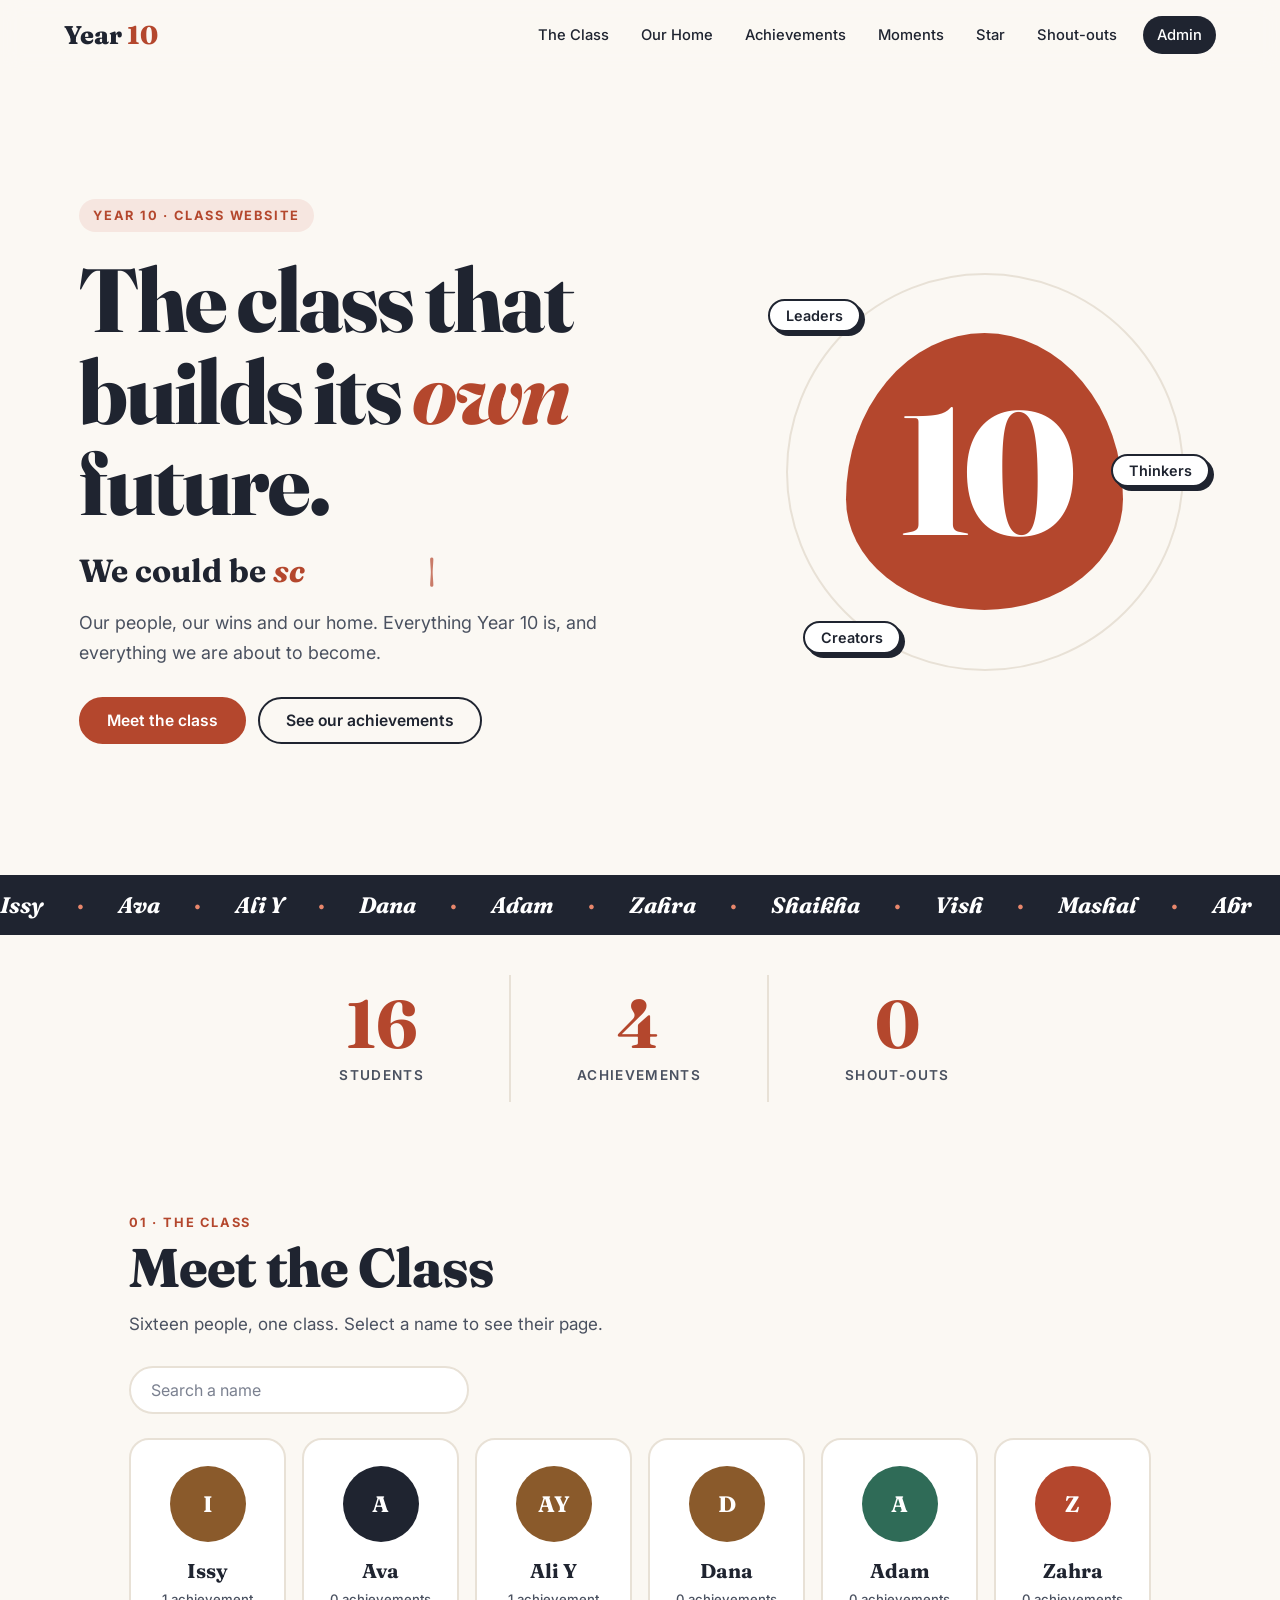
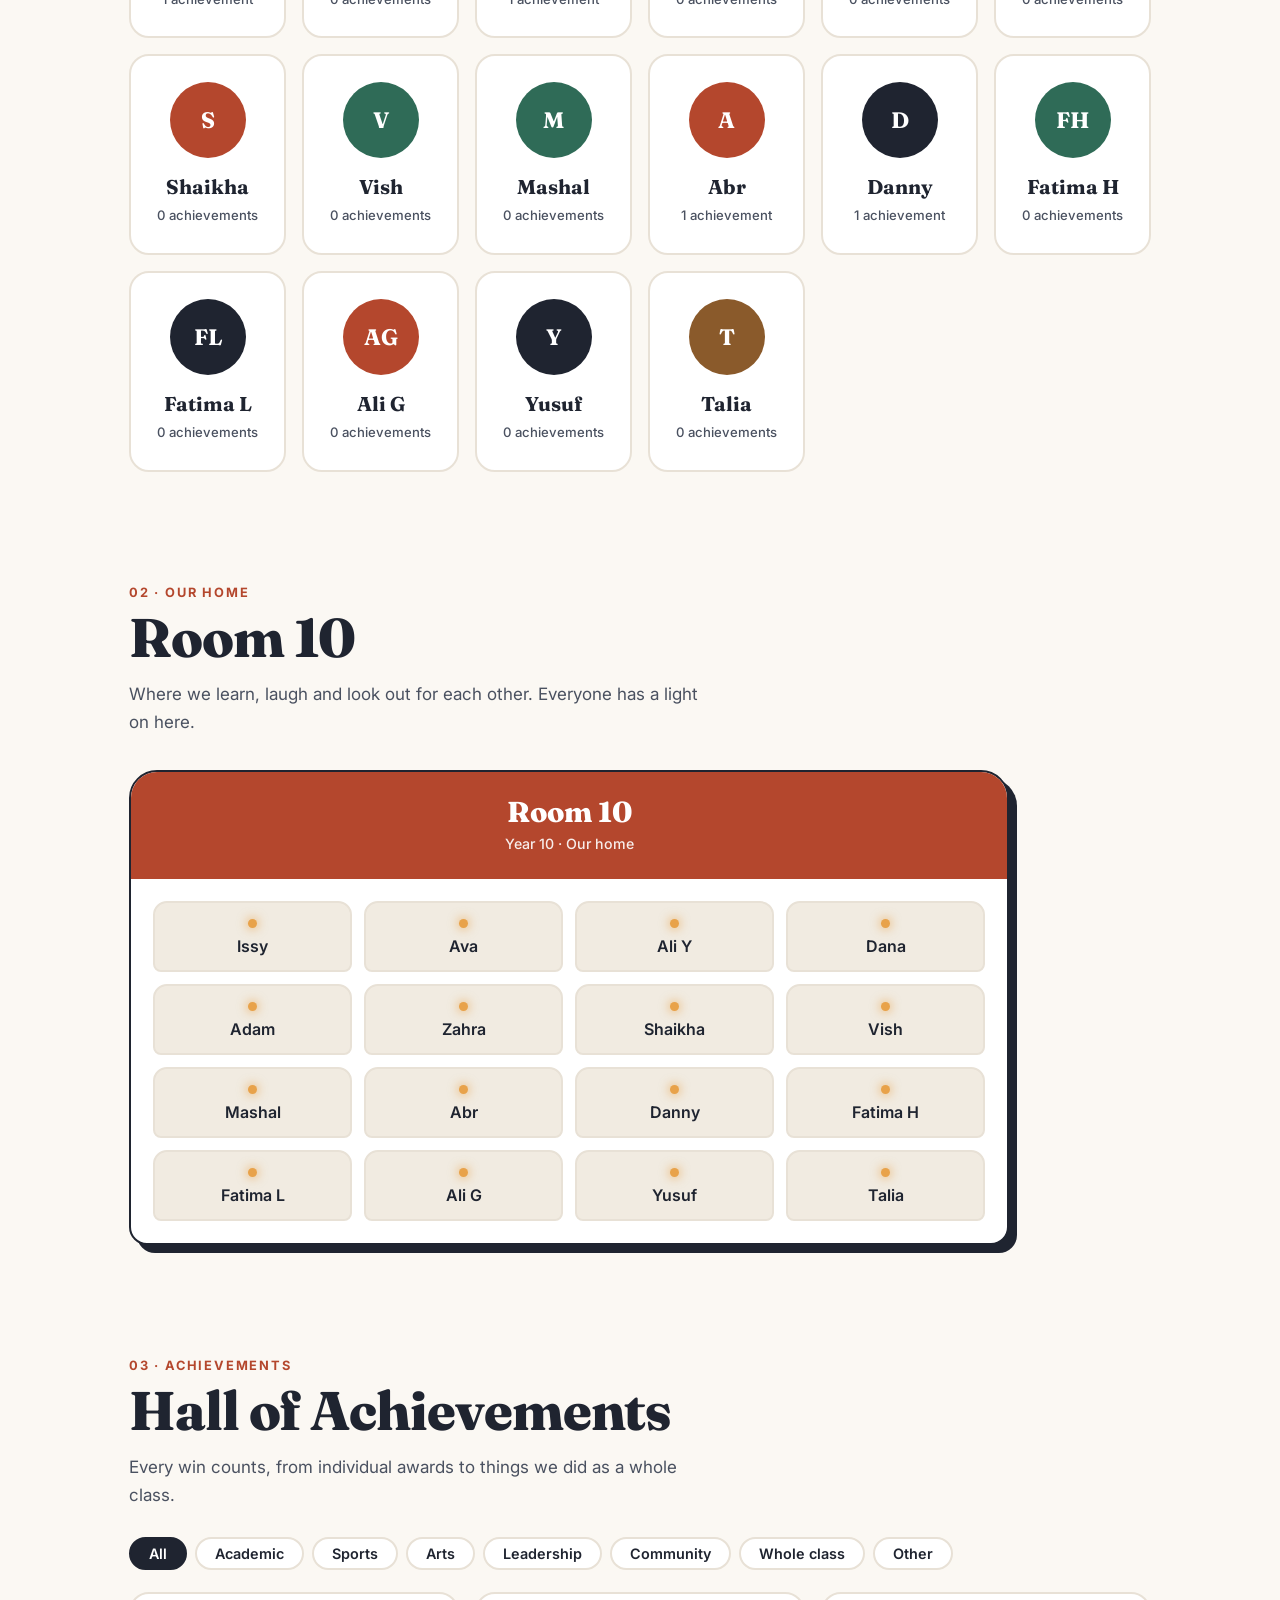
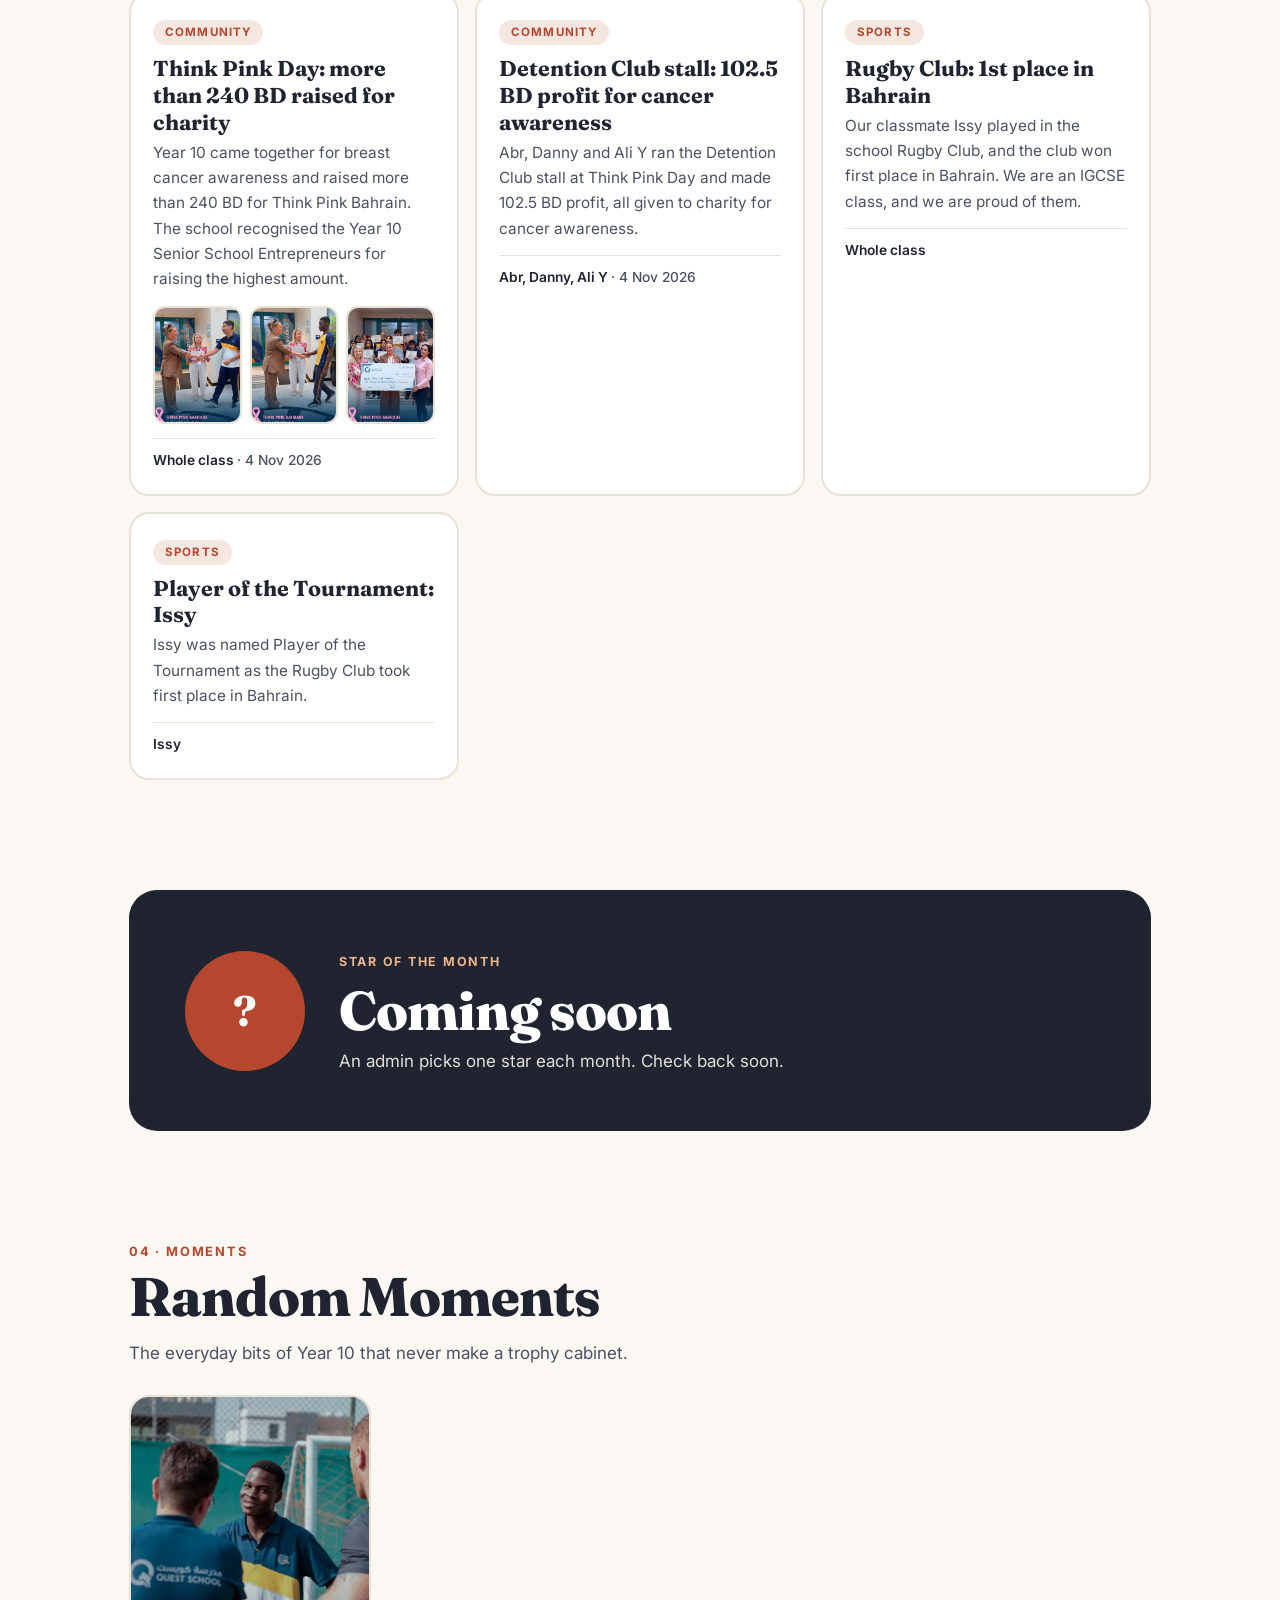
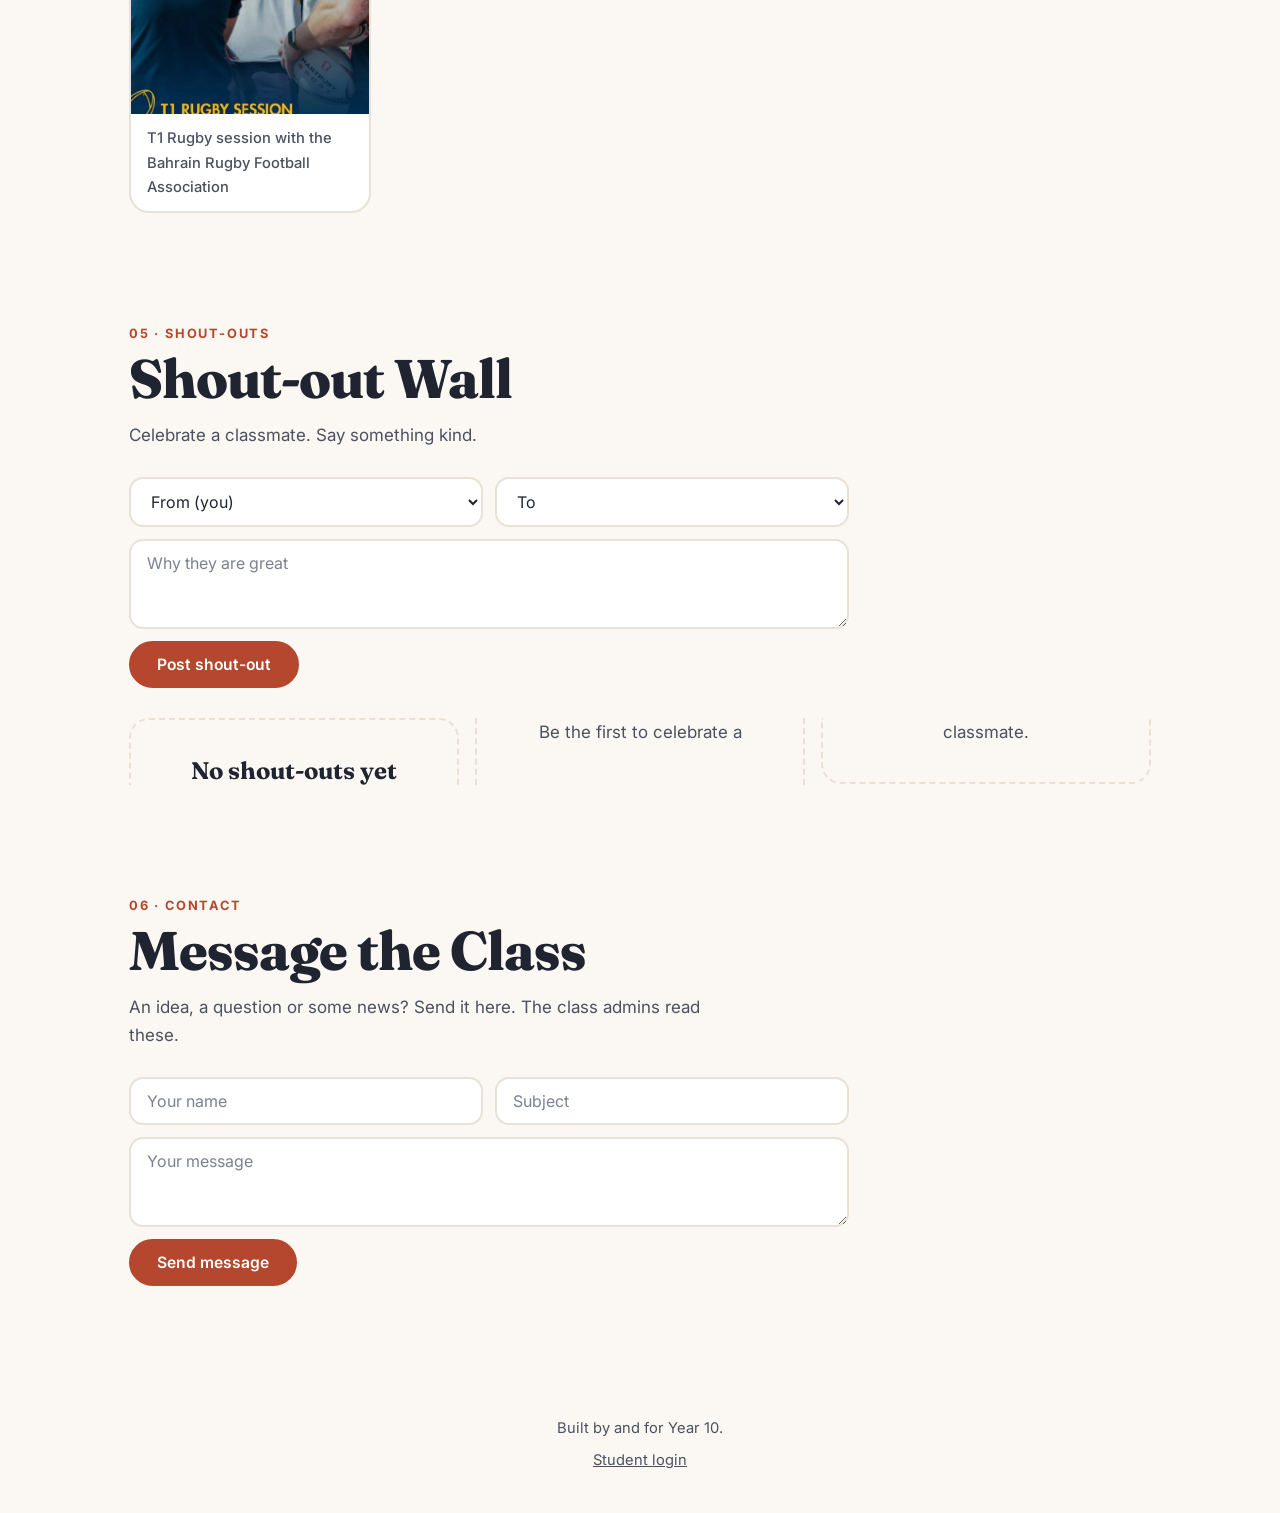
==== index.html @ 97a09561 "Cache-bust asset links so updates show immediately Co-Authored-By: Claude Sonnet 5.5 <noreply@anthro" ====
<!doctype html>
<html lang="en">
<head>
<meta charset="utf-8">
<meta name="color-scheme" content="light">
<meta name="viewport" content="width=device-width, initial-scale=1">
<title>Year 10 — Who We Could Be</title>
<meta name="description" content="The Year 10 class website: our people, our achievements, our home.">
<link rel="preconnect" href="https://fonts.googleapis.com">
<link rel="preconnect" href="https://fonts.gstatic.com" crossorigin>
<link href="https://fonts.googleapis.com/css2?family=Fraunces:ital,opsz,wght@0,9..144,600;0,9..144,700;0,9..144,800;1,9..144,600&family=Inter:wght@400;500;600;700&display=swap" rel="stylesheet">
<link rel="stylesheet" href="style.css?v=202611180013">
</head>
<body>

<header class="nav" id="nav">
  <a href="#top" class="logo">Year <span>10</span></a>
  <nav>
    <a href="#class">The Class</a>
    <a href="#home">Our Home</a>
    <a href="#achievements">Achievements</a>
    <a href="#moments">Moments</a>
    <a href="#spotlight">Star</a>
    <a href="#wall">Shout-outs</a>
    <a class="navAdmin" href="admin.html">Admin</a>
  </nav>
</header>

<main id="top">
  <section class="hero">
    <div class="hero-text">
      <p class="eyebrow">Year 10 · Class website</p>
      <h1>The class that<br>builds its <em>own</em><br>future.</h1>
      <p class="big">We could be <span class="rotator" id="rotator">leaders</span><span class="caret">|</span></p>
      <p class="lead">Our people, our wins and our home. Everything Year 10 is, and everything we are about to become.</p>
      <div class="cta">
        <a href="#class" class="btn primary">Meet the class</a>
        <a href="#achievements" class="btn ghost">See our achievements</a>
      </div>
    </div>
    <div class="hero-art" aria-hidden="true">
      <div class="ring r1"></div><div class="ring r2"></div>
      <div class="big10">10</div>
      <div class="chipfloat c1">Leaders</div><div class="chipfloat c2">Thinkers</div><div class="chipfloat c3">Creators</div>
    </div>
  </section>

  <div class="marquee" aria-hidden="true"><div class="track" id="marquee"></div></div>

  <div class="band">
    <div class="st"><b data-count="students">0</b><span>Students</span></div>
    <div class="st"><b data-count="achievements">0</b><span>Achievements</span></div>
    <div class="st"><b data-count="shoutouts">0</b><span>Shout-outs</span></div>
  </div>

  <section id="class" class="section">
    <p class="kicker">01 · The Class</p>
    <h2>Meet the Class</h2>
    <p class="sub">Sixteen people, one class. Select a name to see their page.</p>
    <div class="row">
      <input id="search" class="search" type="search" placeholder="Search a name" aria-label="Search students">
    </div>
    <div class="grid people-grid" id="people"></div>
  </section>

  <section id="home" class="section">
    <p class="kicker">02 · Our Home</p>
    <h2>Room 10</h2>
    <p class="sub">Where we learn, laugh and look out for each other. Everyone has a light on here.</p>
    <div class="house">
      <div class="house-top"><span>Room 10</span><small>Year 10 · Our home</small></div>
      <div class="walls" id="windows"></div>
    </div>
  </section>

  <section id="achievements" class="section">
    <p class="kicker">03 · Achievements</p>
    <h2>Hall of Achievements</h2>
    <p class="sub">Every win counts, from individual awards to things we did as a whole class.</p>
    <div class="chips" id="chips"></div>
    <div class="grid ach-grid" id="achGrid"></div>
  </section>

  <section id="spotlight" class="section">
    <div class="spot" id="spot"></div>
  </section>

  <section id="moments" class="section">
    <p class="kicker">04 · Moments</p>
    <h2>Random Moments</h2>
    <p class="sub">The everyday bits of Year 10 that never make a trophy cabinet.</p>
    <div class="gallery" id="gallery"></div>
  </section>

  <section id="wall" class="section">
    <p class="kicker">05 · Shout-outs</p>
    <h2>Shout-out Wall</h2>
    <p class="sub">Celebrate a classmate. Say something kind.</p>
    <form id="shoutForm" class="shout-form">
      <select name="from" id="fromSel" required></select>
      <select name="to" id="toSel" required></select>
      <textarea name="msg" placeholder="Why they are great" maxlength="160" required></textarea>
      <button class="btn primary" type="submit">Post shout-out</button>
    </form>
    <div class="wall" id="wall-list"></div>
  </section>

  <section id="message" class="section">
    <p class="kicker">06 · Contact</p>
    <h2>Message the Class</h2>
    <p class="sub">An idea, a question or some news? Send it here. The class admins read these.</p>
    <form id="msgForm" class="shout-form">
      <input name="name" placeholder="Your name" maxlength="30" required>
      <input name="subject" placeholder="Subject" maxlength="60" required>
      <textarea name="msg" placeholder="Your message" maxlength="400" required></textarea>
      <button class="btn primary" type="submit">Send message</button>
    </form>
    <p class="muted" id="msgThanks" hidden>Sent. Thank you.</p>
  </section>
</main>

<footer>
  <p>Built by and for Year 10.</p>
  <a class="link" href="admin.html">Student login</a>
</footer>

<dialog id="lightbox"><img id="lbImg" alt=""><p id="lbCap" class="muted"></p><button class="close" id="closeLb" aria-label="Close">×</button></dialog>

<dialog id="modal"><div id="modalBody"></div><button class="close" id="closeModal" aria-label="Close">×</button></dialog>

<script src="seed.js?v=202611180013"></script>
<script src="app.js?v=202611180013"></script>
</body>
</html>
---- style.css ----
:root{
  --bg:#fbf8f3; --card:#ffffff; --ink:#1f2430; --muted:#4a5160; --line:#e8e1d6;
  --accent:#b4472d; --accent-soft:#f6e6e0; --sage:#2f6b57; --sand:#f1ebe1;
  --r:20px;
}
*{box-sizing:border-box;margin:0}
[hidden]{display:none!important}
html{scroll-behavior:smooth}
body{background:var(--bg);color:var(--ink);font:17px/1.65 Inter,system-ui,sans-serif;overflow-x:hidden;-webkit-font-smoothing:antialiased}
h1,h2,h3,.logo,.st b,.big,.big10,.ov b{font-family:Fraunces,Georgia,serif;font-weight:700}
a{color:inherit;text-decoration:none}

/* nav */
.nav{position:sticky;top:0;z-index:20;display:flex;justify-content:space-between;align-items:center;padding:14px 5vw;background:rgba(251,248,243,.92);backdrop-filter:blur(10px);border-bottom:1px solid transparent;transition:.3s}
.nav.scrolled{border-color:var(--line)}
.logo{font-size:1.6rem;font-weight:800}
.logo span{color:var(--accent)}
.nav nav{display:flex;gap:4px;align-items:center}
.nav nav a{font-size:.92rem;font-weight:500;color:var(--ink);padding:7px 14px;border-radius:99px;transition:.2s}
.nav nav a:hover{background:var(--sand)}
.nav nav a.navAdmin{background:var(--ink);color:#fff;margin-left:8px}
.nav nav a.navAdmin:hover{background:var(--accent)}

/* hero */
.hero{min-height:86vh;display:grid;grid-template-columns:1.2fr .8fr;gap:40px;align-items:center;padding:6vh 5vw 3vh;max-width:1250px;margin:auto}
.hero-text{animation:fade .8s ease both}
@keyframes fade{from{opacity:0;transform:translateY(12px)}}
.eyebrow{display:inline-block;font-size:.8rem;font-weight:700;letter-spacing:.14em;text-transform:uppercase;color:var(--accent);background:var(--accent-soft);padding:6px 14px;border-radius:99px;margin-bottom:22px}
h1{font-size:clamp(2.8rem,7.2vw,5.6rem);line-height:1.02;letter-spacing:-.025em;font-weight:800}
h1 em{color:var(--accent);font-style:italic;font-weight:700}
.big{font-size:clamp(1.4rem,3.2vw,2rem);margin-top:22px;line-height:1.3;white-space:nowrap}
.rotator{color:var(--accent);font-style:italic;display:inline-block;min-width:7ch}
.caret{color:var(--accent);opacity:.7}
.lead{max-width:540px;color:var(--muted);font-size:1.12rem;margin:16px 0 30px}
.cta{display:flex;gap:12px;flex-wrap:wrap}
.btn{border:2px solid var(--ink);cursor:pointer;font:600 .98rem Inter;padding:12px 26px;border-radius:99px;transition:.25s;background:transparent;color:var(--ink);display:inline-block}
.btn.primary{background:var(--accent);color:#fff;border-color:var(--accent)}
.btn.primary:hover{background:var(--ink);border-color:var(--ink)}
.btn.ghost:hover{background:var(--ink);color:#fff}

.hero-art{position:relative;aspect-ratio:1;max-width:460px;width:100%;margin:auto;display:grid;place-items:center}
.ring{position:absolute;border-radius:50%;border:2px solid var(--ink)}
.r1{inset:4%;border-color:var(--line);border-width:2px}
.r2{inset:18%;background:var(--accent);border:0;animation:slow 24s linear infinite;border-radius:50% 50% 50% 50% / 60% 60% 40% 40%}
@keyframes slow{to{transform:rotate(360deg)}}
.big10{position:relative;font-size:clamp(7rem,16vw,11rem);line-height:1;color:#fff;font-weight:800;letter-spacing:-.04em}
.chipfloat{position:absolute;background:var(--card);border:2px solid var(--ink);border-radius:99px;padding:6px 16px;font:600 .9rem Inter;box-shadow:4px 4px 0 var(--ink)}
.c1{top:10%;left:0}.c2{top:46%;right:-2%}.c3{bottom:8%;left:8%}

/* marquee */
.marquee{overflow:hidden;background:var(--ink);padding:16px 0;margin:30px 0}
.track{display:flex;gap:34px;width:max-content;animation:scroll 120s linear infinite;font:italic 700 1.4rem Fraunces,serif;color:#fff}
.track span:nth-child(even){color:#e9876c;font-style:normal}
@keyframes scroll{to{transform:translateX(-50%)}}

/* stats band */
.band{display:grid;grid-template-columns:repeat(3,1fr);max-width:900px;margin:0 auto;padding:10px 5vw}
.st{text-align:center;padding:14px;border-right:2px solid var(--line)}
.st:last-child{border:0}
.st b{display:block;font-size:clamp(2.6rem,6vw,4.2rem);line-height:1.05;color:var(--accent)}
.st span{font-size:.85rem;font-weight:600;color:var(--muted);text-transform:uppercase;letter-spacing:.1em}

/* sections */
.section{scroll-margin-top:70px;padding:100px 5vw 10px;max-width:1150px;margin:auto}
.kicker{font-size:.8rem;font-weight:700;letter-spacing:.14em;text-transform:uppercase;color:var(--accent);margin-bottom:6px}
h2{font-size:clamp(2.2rem,5vw,3.4rem);line-height:1.08;letter-spacing:-.02em;font-weight:800}
.sub{color:var(--muted);margin:12px 0 28px;max-width:580px}
.row{margin-bottom:24px}
.search,input,textarea,select{background:var(--card);border:2px solid var(--line);border-radius:14px;color:var(--ink);padding:12px 16px;font:1rem Inter;width:100%;transition:.2s}
.search{max-width:340px;border-radius:99px;padding-inline:20px}
input:focus,textarea:focus,select:focus{outline:none;border-color:var(--accent);box-shadow:0 0 0 3px var(--accent-soft)}
textarea{min-height:90px;resize:vertical}
::placeholder{color:#7b8190}

.grid{display:grid;gap:16px}
.people-grid{grid-template-columns:repeat(auto-fill,minmax(140px,1fr))}
.card{background:var(--card);border:2px solid var(--line);border-radius:var(--r);padding:22px;transition:opacity .6s,transform .6s,border-color .25s;opacity:0;transform:translateY(8px);position:relative;overflow:hidden}
.card.in{opacity:1;transform:none}
.card::before{content:"";position:absolute;left:0;top:0;height:4px;width:100%;background:var(--accent);transform:scaleX(0);transform-origin:left;transition:transform .35s}
.card:hover{border-color:var(--ink)}
.card:hover::before{transform:scaleX(1)}
.person{text-align:center;cursor:pointer;padding:26px 12px}
.avatar{width:76px;height:76px;border-radius:50%;margin:0 auto 12px;display:grid;place-items:center;font:700 1.4rem Fraunces,serif;background:var(--bg-a,var(--accent));color:#fff}
.person h3{font-size:1.25rem}
.count{font-size:.82rem;color:var(--muted);margin-top:2px;font-weight:500}

/* achievements */
.chips{display:flex;gap:8px;flex-wrap:wrap;margin-bottom:22px}
.chip{background:var(--card);border:2px solid var(--line);color:var(--ink);padding:6px 18px;border-radius:99px;cursor:pointer;font:600 .9rem Inter;transition:.2s}
.chip:hover{border-color:var(--ink)}
.chip.on{background:var(--ink);color:#fff;border-color:var(--ink)}
.ach-grid{grid-template-columns:repeat(auto-fill,minmax(290px,1fr))}
.tag{display:inline-block;font-size:.72rem;font-weight:700;letter-spacing:.1em;text-transform:uppercase;color:var(--accent);background:var(--accent-soft);padding:3px 12px;border-radius:99px}
.ach h3{font-size:1.35rem;margin:10px 0 4px;line-height:1.25}
.ach p{color:var(--muted);font-size:.96rem}
.meta{margin-top:14px;font-size:.86rem;color:var(--ink);font-weight:600;border-top:1px solid var(--line);padding-top:10px}
.meta span{color:var(--muted);font-weight:500}
.empty{grid-column:1/-1;border:2px dashed var(--line);border-radius:var(--r);padding:36px;text-align:center;color:var(--muted)}
.empty b{font:700 1.5rem Fraunces,serif;display:block;color:var(--ink);margin-bottom:2px}

/* our home */
.house{max-width:880px;margin-top:34px;border:2px solid var(--ink);border-radius:28px 28px 18px 18px;background:var(--card);overflow:hidden;box-shadow:8px 8px 0 var(--ink)}
.house-top{background:var(--accent);padding:22px;text-align:center;color:#fff}
.house-top span{display:block;font:800 1.8rem Fraunces,serif}
.house-top small{opacity:.9;font-weight:500}
.walls{display:grid;grid-template-columns:repeat(4,1fr);gap:12px;padding:22px}
.win{background:var(--sand);border:2px solid var(--line);border-radius:14px 14px 8px 8px;padding:16px 6px 14px;text-align:center;font:600 1rem Inter;color:var(--ink);transition:.3s}
.win::before{content:"";display:block;width:9px;height:9px;margin:0 auto 8px;border-radius:50%;background:#e8a24a;box-shadow:0 0 10px 2px rgba(232,162,74,.55)}
.win:hover{background:#fdf0d2;border-color:var(--ink)}

/* spotlight */
.spot{border-radius:28px;padding:clamp(30px,5vw,56px);background:var(--ink);color:#fff;display:grid;grid-template-columns:auto 1fr;gap:34px;align-items:center}
.spot .avatar{width:120px;height:120px;font-size:2.6rem;margin:0;background:var(--accent)}
.spot .badge{font-size:.78rem;letter-spacing:.14em;text-transform:uppercase;color:#f0b48c;font-weight:700}
.spot h2{margin:8px 0 6px;color:#fff}
.spot p{max-width:540px;color:#e3dfd8}

/* wall */
.shout-form{display:grid;grid-template-columns:1fr 1fr;gap:12px;max-width:720px;margin-bottom:30px}
.shout-form textarea,.shout-form button{grid-column:1/-1;justify-self:start}
.wall{columns:3 250px;column-gap:16px}
.note{break-inside:avoid;margin-bottom:16px;padding:20px;border-radius:var(--r);background:var(--card);border:2px solid var(--line);border-left:5px solid var(--accent)}
.note .to{font:700 1.2rem Fraunces,serif}
.note p{color:var(--muted);margin-top:4px}
.note .from{font-size:.82rem;color:var(--ink);font-weight:600;margin-top:10px}

footer{text-align:center;padding:90px 5vw 40px;color:var(--muted);font-size:.92rem}
.link{background:none;border:0;color:var(--muted);text-decoration:underline;cursor:pointer;margin-top:8px;font:inherit;display:inline-block}

/* dialog */
dialog{border:2px solid var(--ink);background:var(--card);color:var(--ink);border-radius:24px;padding:32px;width:min(520px,92vw);max-height:88vh;overflow:auto;box-shadow:8px 8px 0 var(--ink)}
dialog[open]{animation:fade .3s ease}
dialog::backdrop{background:rgba(31,36,48,.5);backdrop-filter:blur(3px)}
dialog h3{font-size:1.7rem}
.close{position:absolute;top:12px;right:18px;background:none;border:0;font-size:2rem;cursor:pointer;color:var(--muted)}
.muted{color:var(--muted);font-size:.92rem}
.m-head{text-align:center}
.m-head .avatar{width:96px;height:96px;font-size:2rem}
.m-quote{font:italic 600 1.15rem Fraunces,serif;margin:12px 0}
.m-list{display:grid;gap:8px;margin-top:14px}
.m-list div{background:var(--bg);border:2px solid var(--line);padding:10px 14px;border-radius:12px;font-size:.95rem}

@media(max-width:860px){
  .hero{grid-template-columns:1fr;min-height:auto}
  .hero-art{max-width:300px}
}
@media(max-width:720px){
  .nav nav a:not(.navAdmin){display:none}
  .walls{grid-template-columns:repeat(2,1fr)}
  .spot{grid-template-columns:1fr;text-align:center}
  .spot .avatar{margin:auto}
  .shout-form{grid-template-columns:1fr}
  .big{white-space:normal}
}
@media(prefers-reduced-motion:reduce){*{animation:none!important;transition:none!important}.card{opacity:1;transform:none}}

/* photos */
.shots{display:grid;grid-template-columns:repeat(3,1fr);gap:8px;margin-top:14px}
.shots img{width:100%;aspect-ratio:3/4;object-fit:cover;border-radius:12px;border:2px solid var(--line);cursor:zoom-in;transition:.25s}
.shots img:hover{border-color:var(--ink);transform:scale(1.02)}
.gallery{display:grid;grid-template-columns:repeat(auto-fill,minmax(230px,1fr));gap:18px}
.gallery figure{background:var(--card);border:2px solid var(--line);border-radius:var(--r);overflow:hidden}
.gallery img{width:100%;aspect-ratio:3/4;object-fit:cover;display:block;cursor:zoom-in}
.gallery figcaption{padding:12px 16px;font-size:.92rem;color:var(--muted);font-weight:500}
#lightbox{width:min(560px,94vw);text-align:center}
#lightbox img{width:100%;max-height:78vh;object-fit:contain;border-radius:14px}
#lightbox p{margin-top:10px}
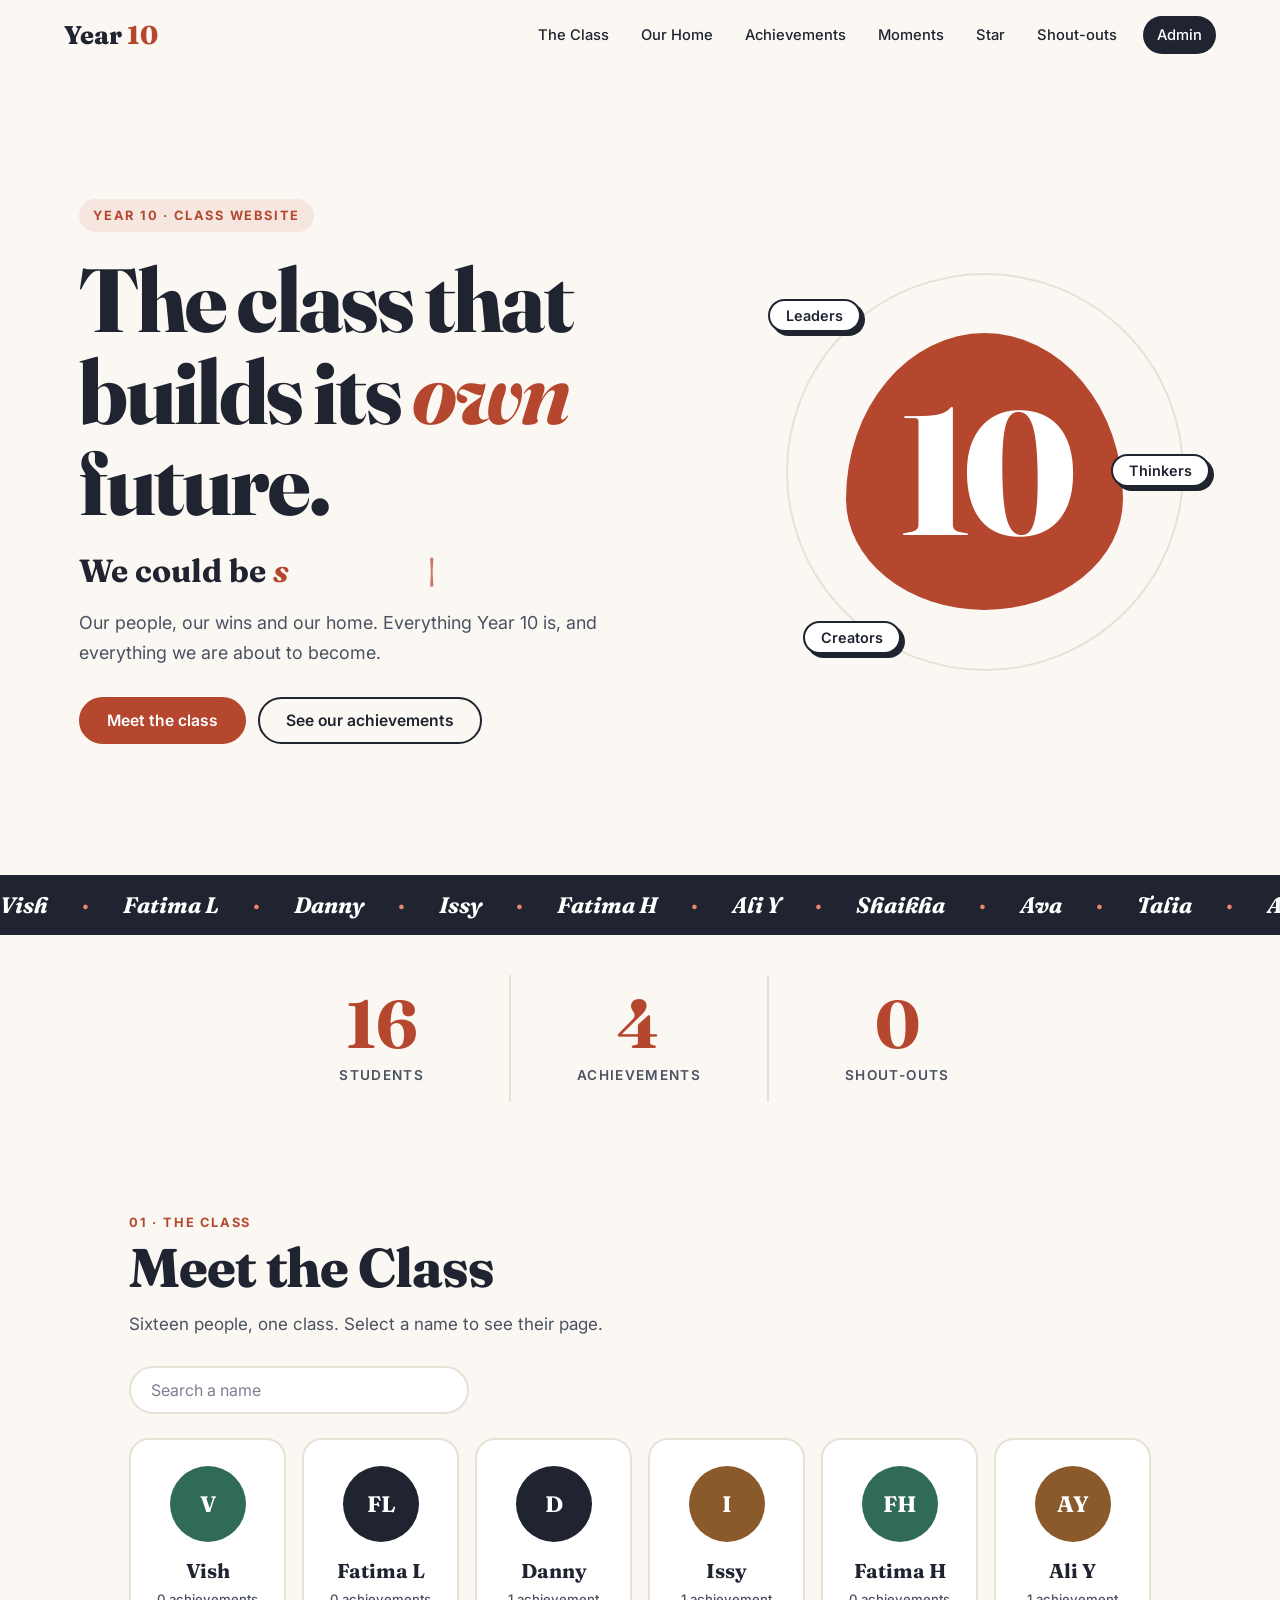
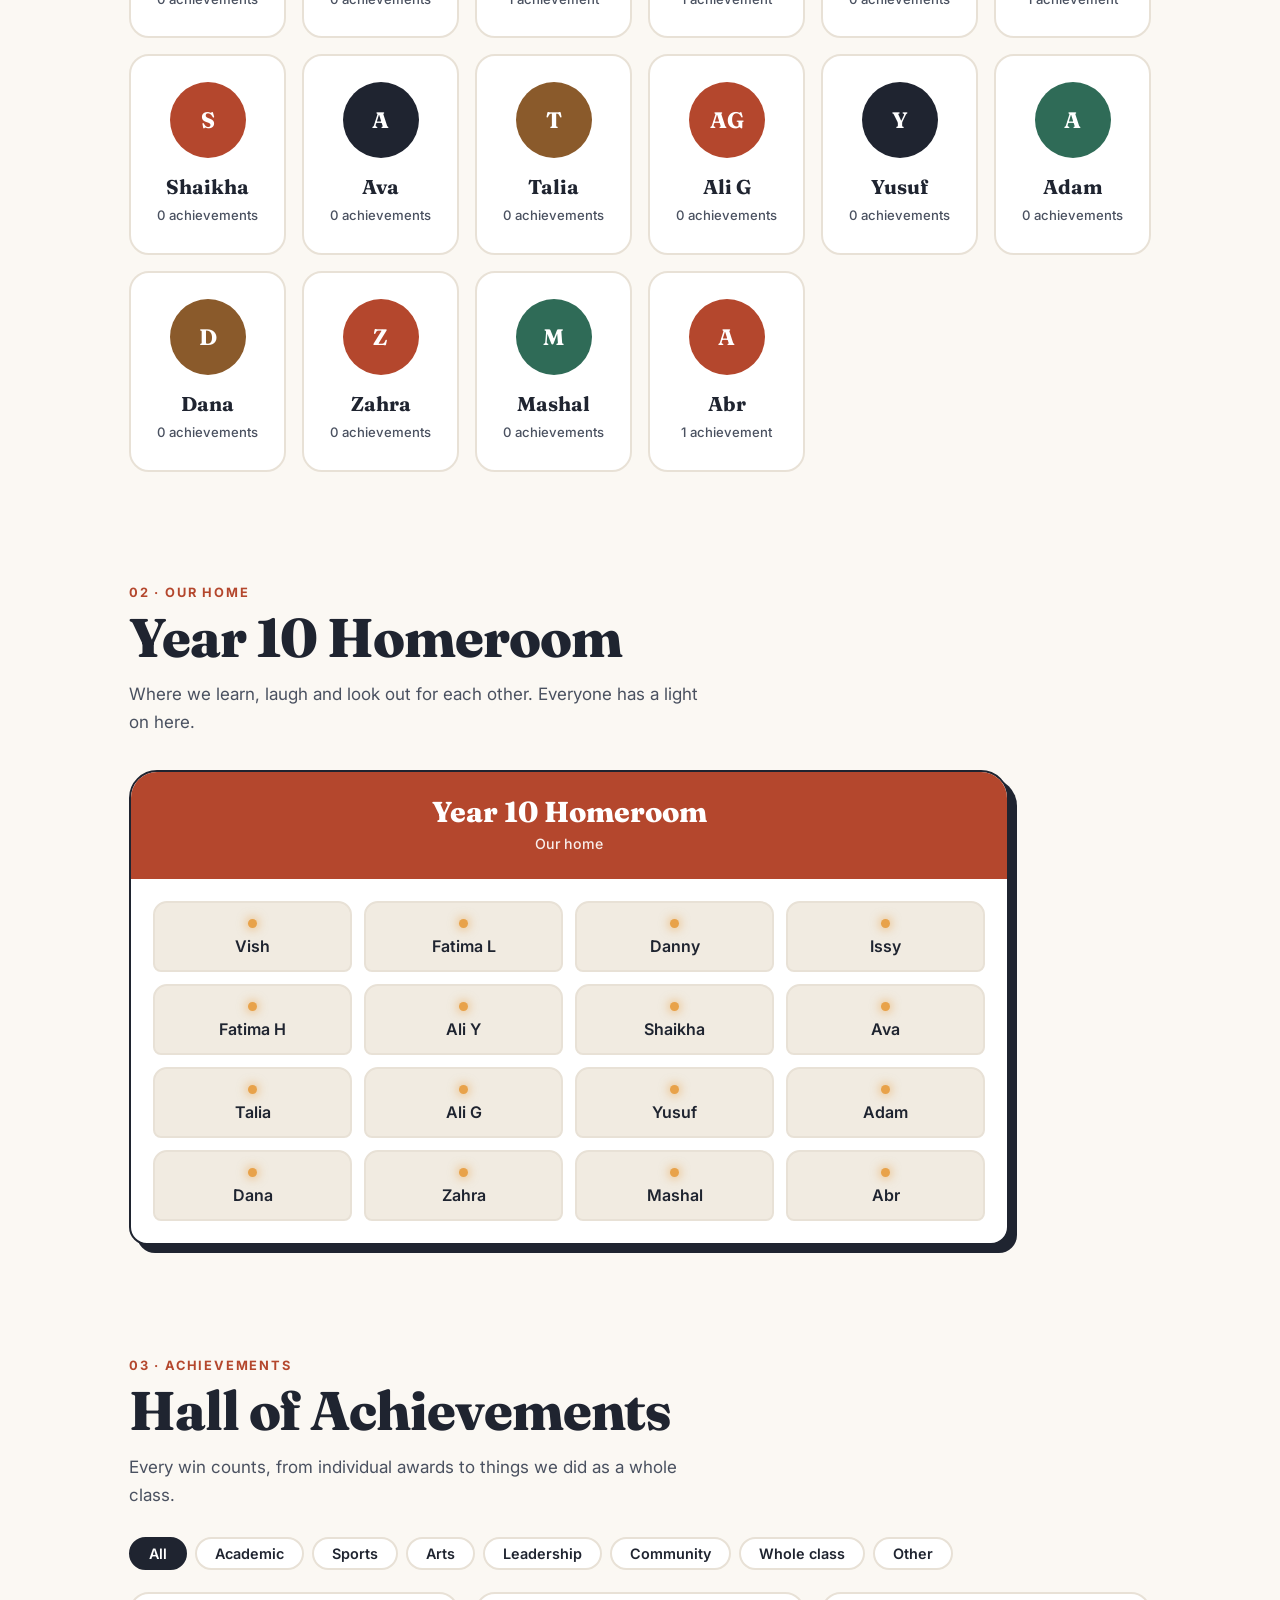
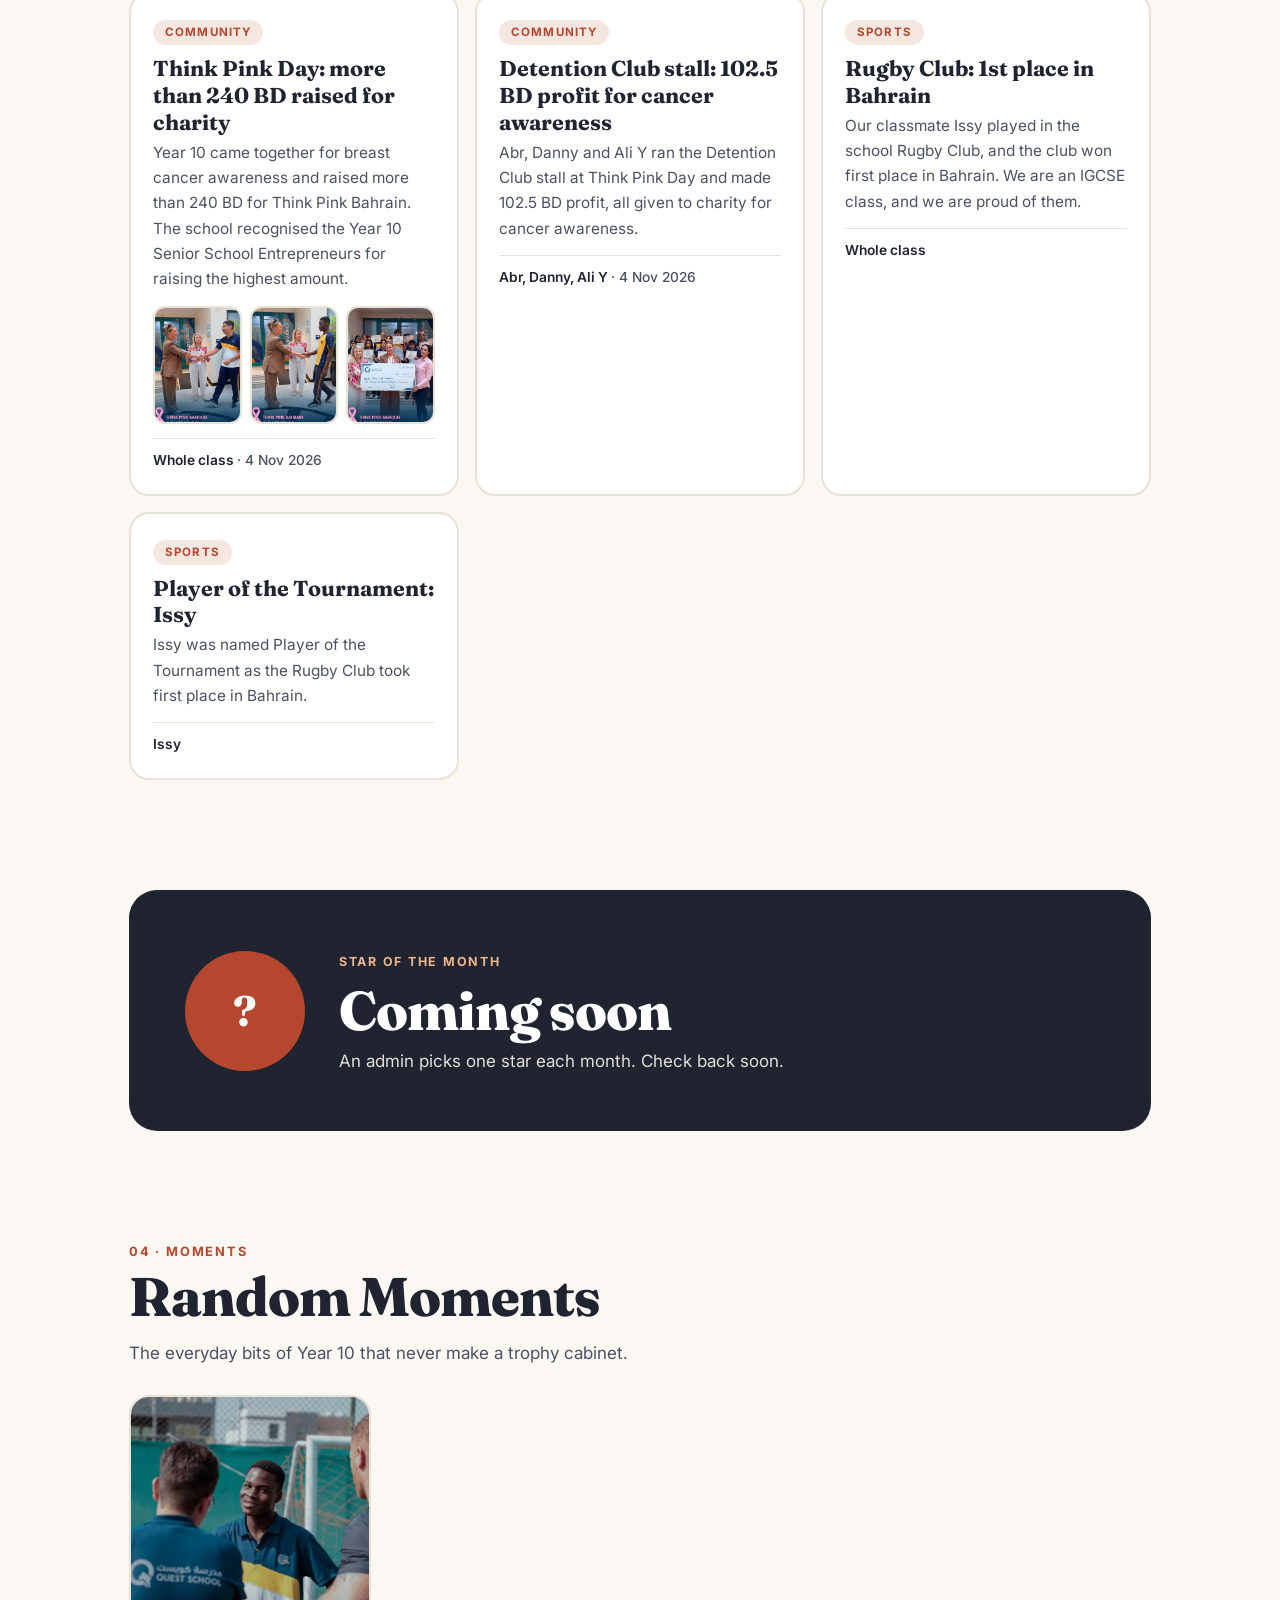
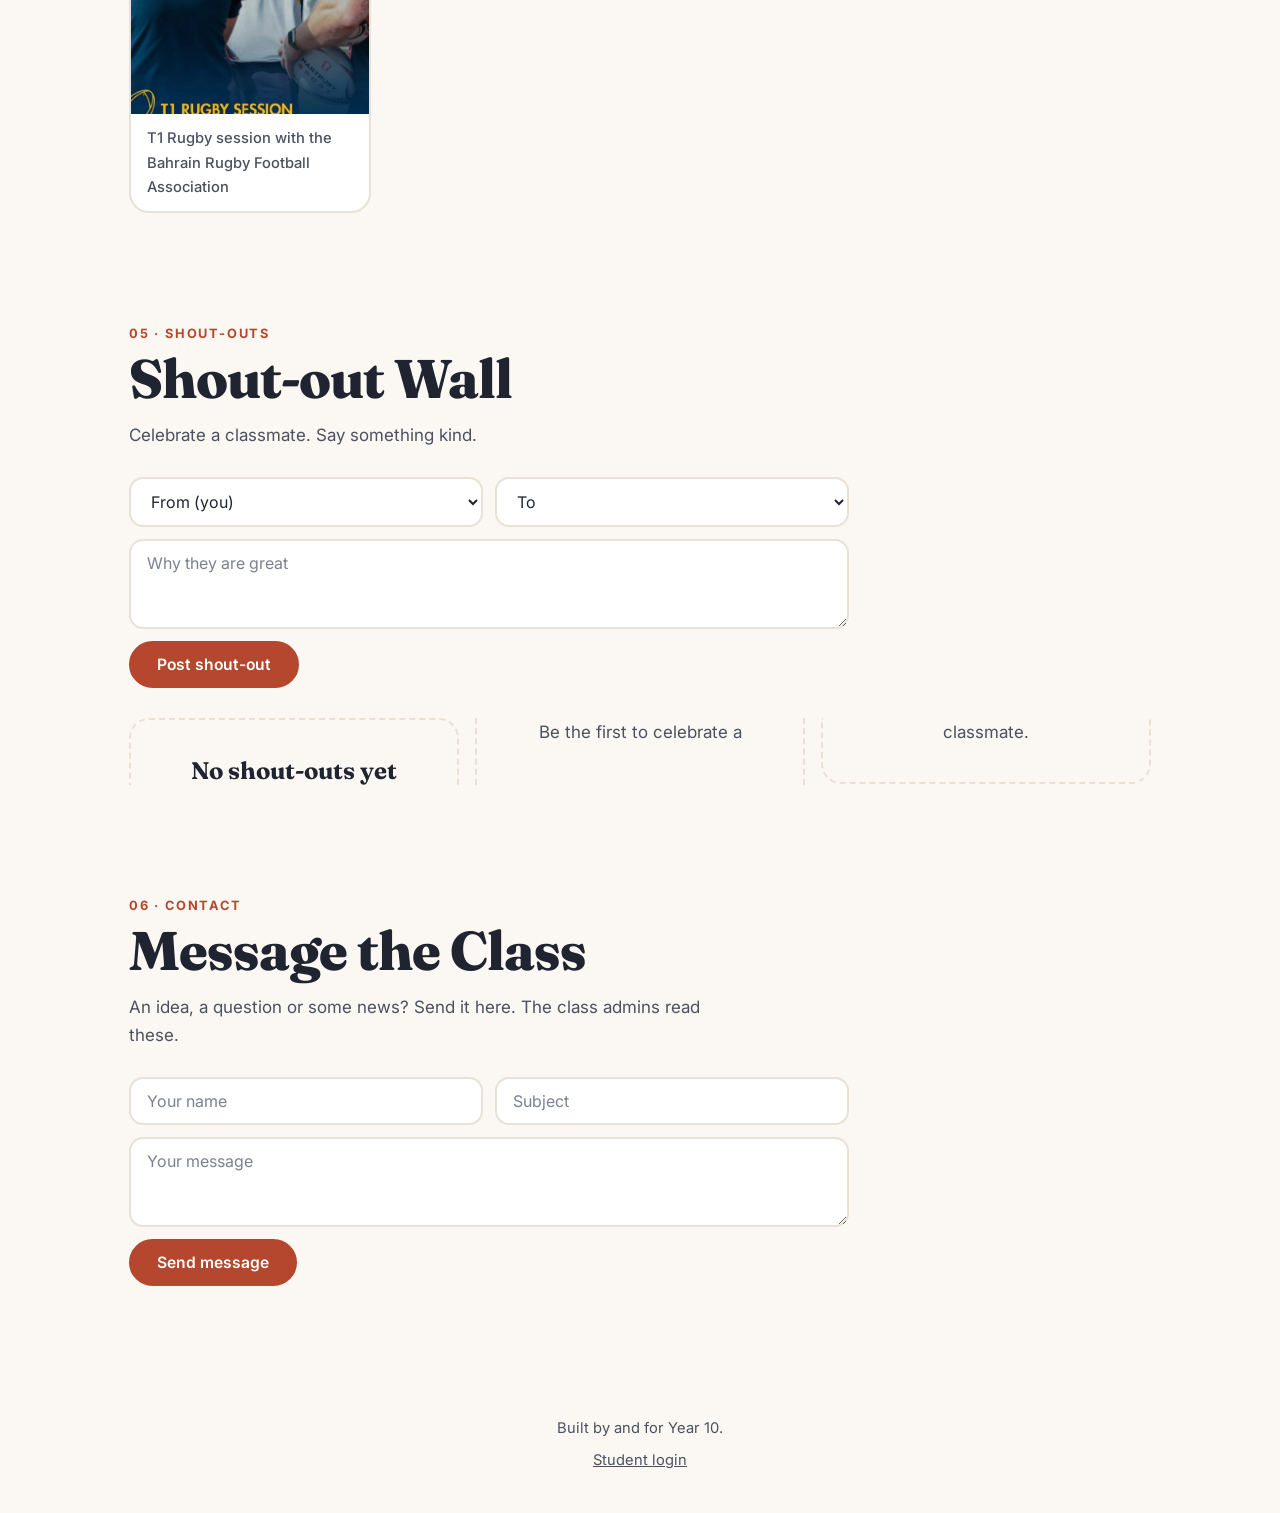
==== commit bc1feca2: "Rename Room 10 to Year 10 Homeroom Co-Authored-By: Claude Sonnet 5.5 <noreply@anthropic.com>" ====
--- a/index.html
+++ b/index.html
@@ -9,7 +9,7 @@
 <link rel="preconnect" href="https://fonts.googleapis.com">
 <link rel="preconnect" href="https://fonts.gstatic.com" crossorigin>
 <link href="https://fonts.googleapis.com/css2?family=Fraunces:ital,opsz,wght@0,9..144,600;0,9..144,700;0,9..144,800;1,9..144,600&family=Inter:wght@400;500;600;700&display=swap" rel="stylesheet">
-<link rel="stylesheet" href="style.css?v=202611180013">
+<link rel="stylesheet" href="style.css?v=202611180015">
 </head>
 <body>
 
@@ -65,10 +65,10 @@
 
   <section id="home" class="section">
     <p class="kicker">02 · Our Home</p>
-    <h2>Room 10</h2>
+    <h2>Year 10 Homeroom</h2>
     <p class="sub">Where we learn, laugh and look out for each other. Everyone has a light on here.</p>
     <div class="house">
-      <div class="house-top"><span>Room 10</span><small>Year 10 · Our home</small></div>
+      <div class="house-top"><span>Year 10 Homeroom</span><small>Our home</small></div>
       <div class="walls" id="windows"></div>
     </div>
   </section>
@@ -128,7 +128,7 @@
 
 <dialog id="modal"><div id="modalBody"></div><button class="close" id="closeModal" aria-label="Close">×</button></dialog>
 
-<script src="seed.js?v=202611180013"></script>
-<script src="app.js?v=202611180013"></script>
+<script src="seed.js?v=202611180015"></script>
+<script src="app.js?v=202611180015"></script>
 </body>
 </html>
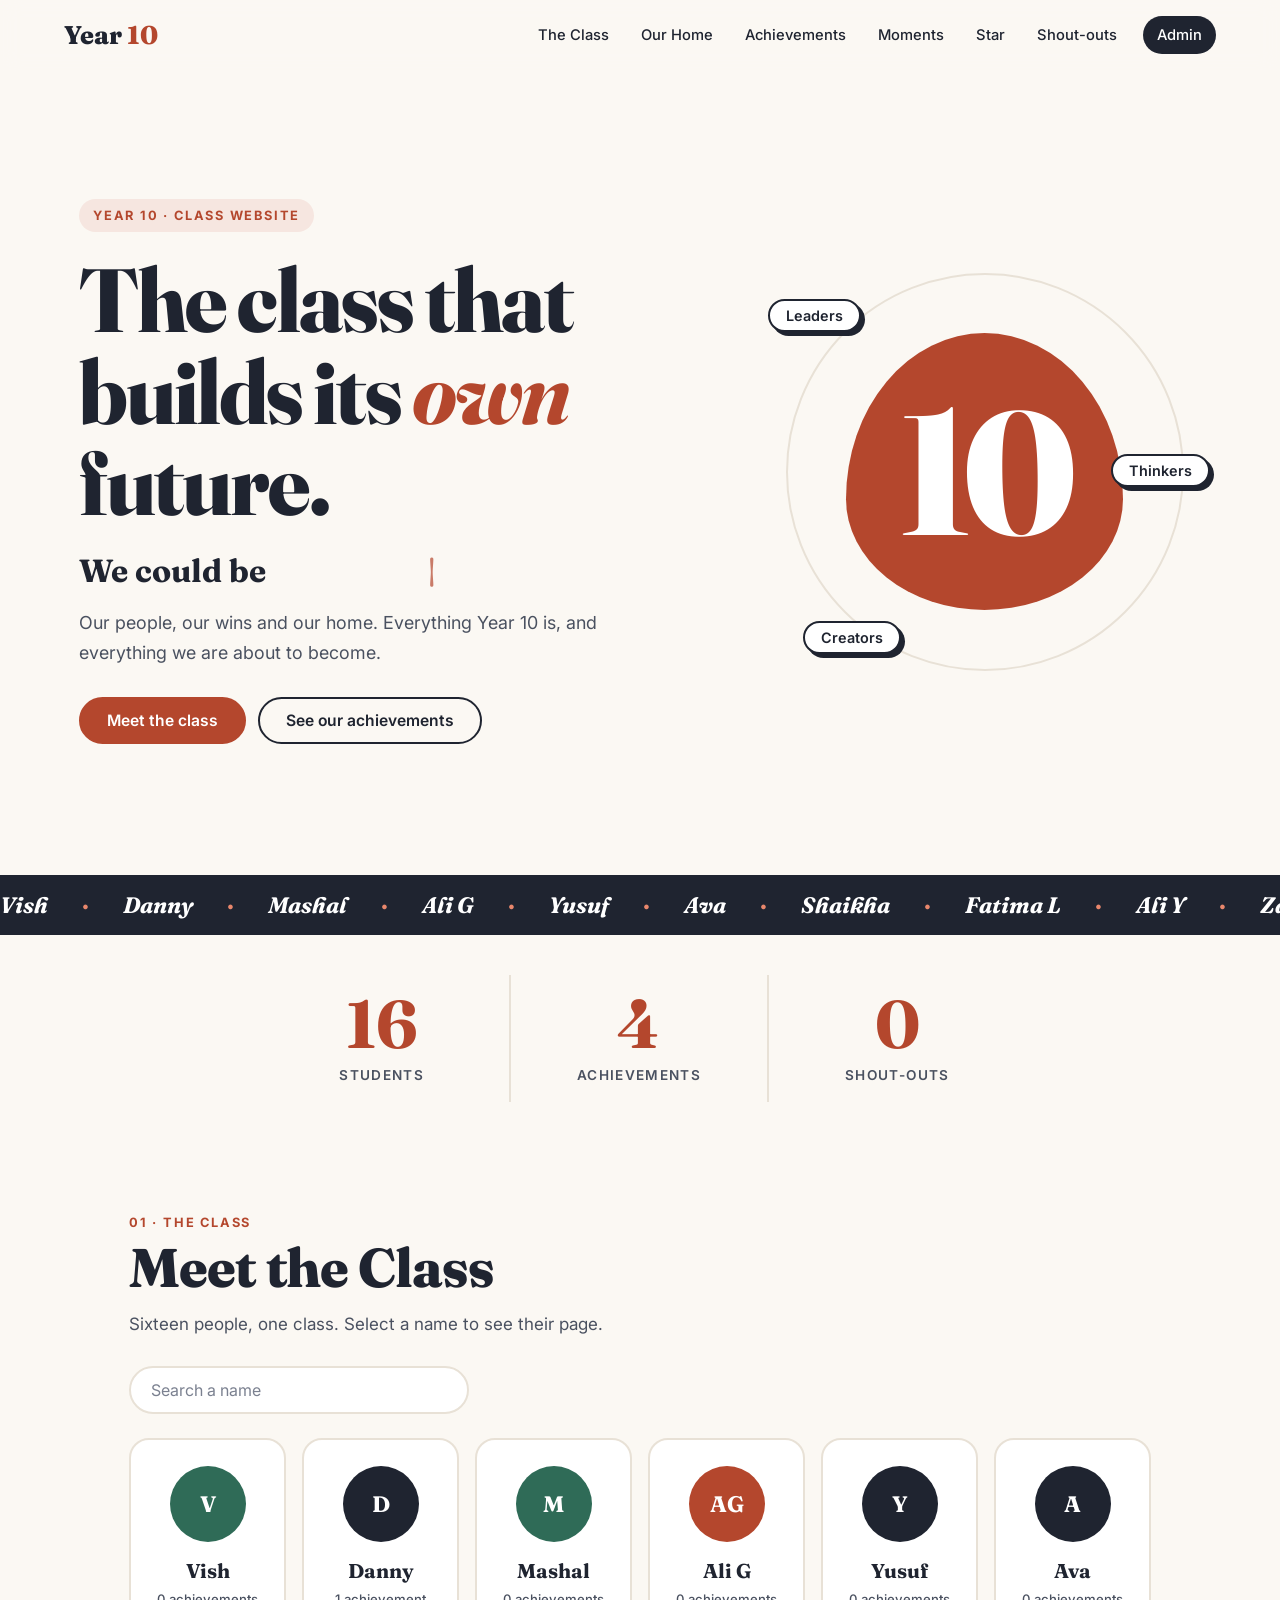
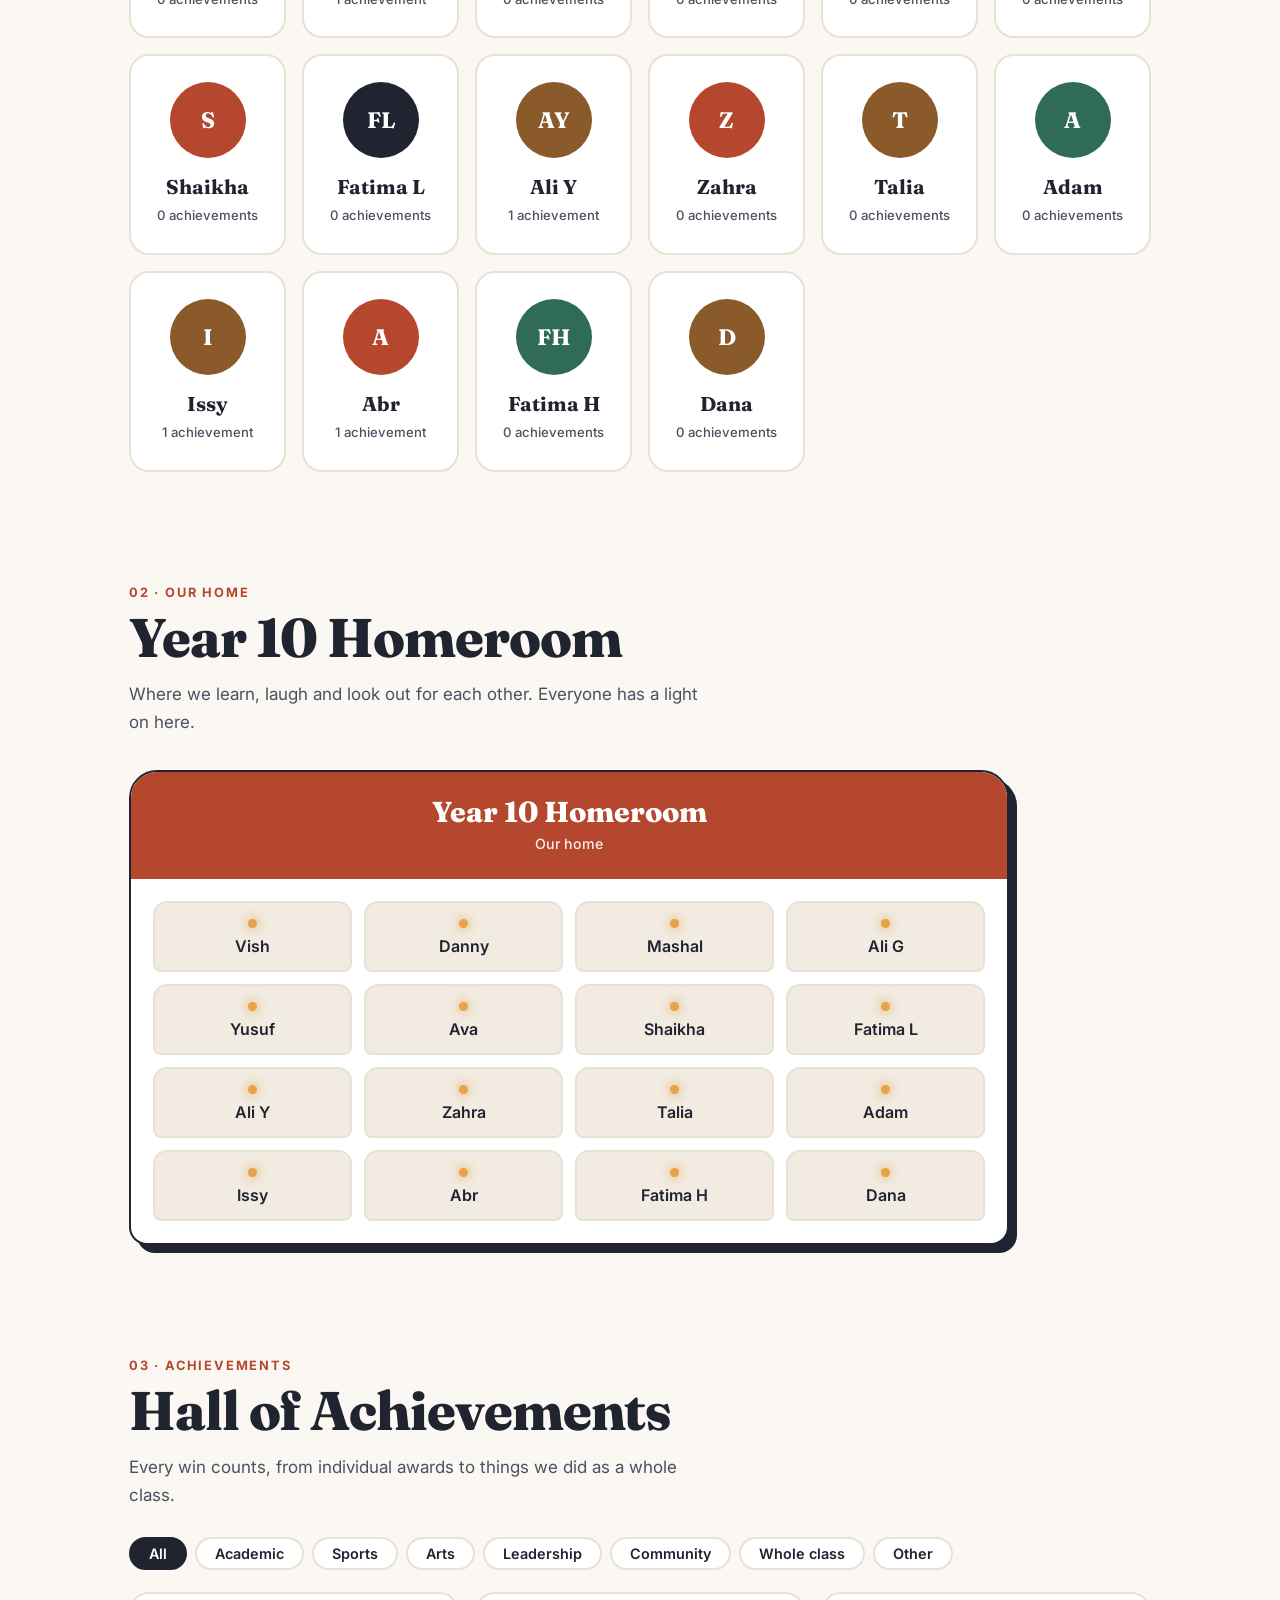
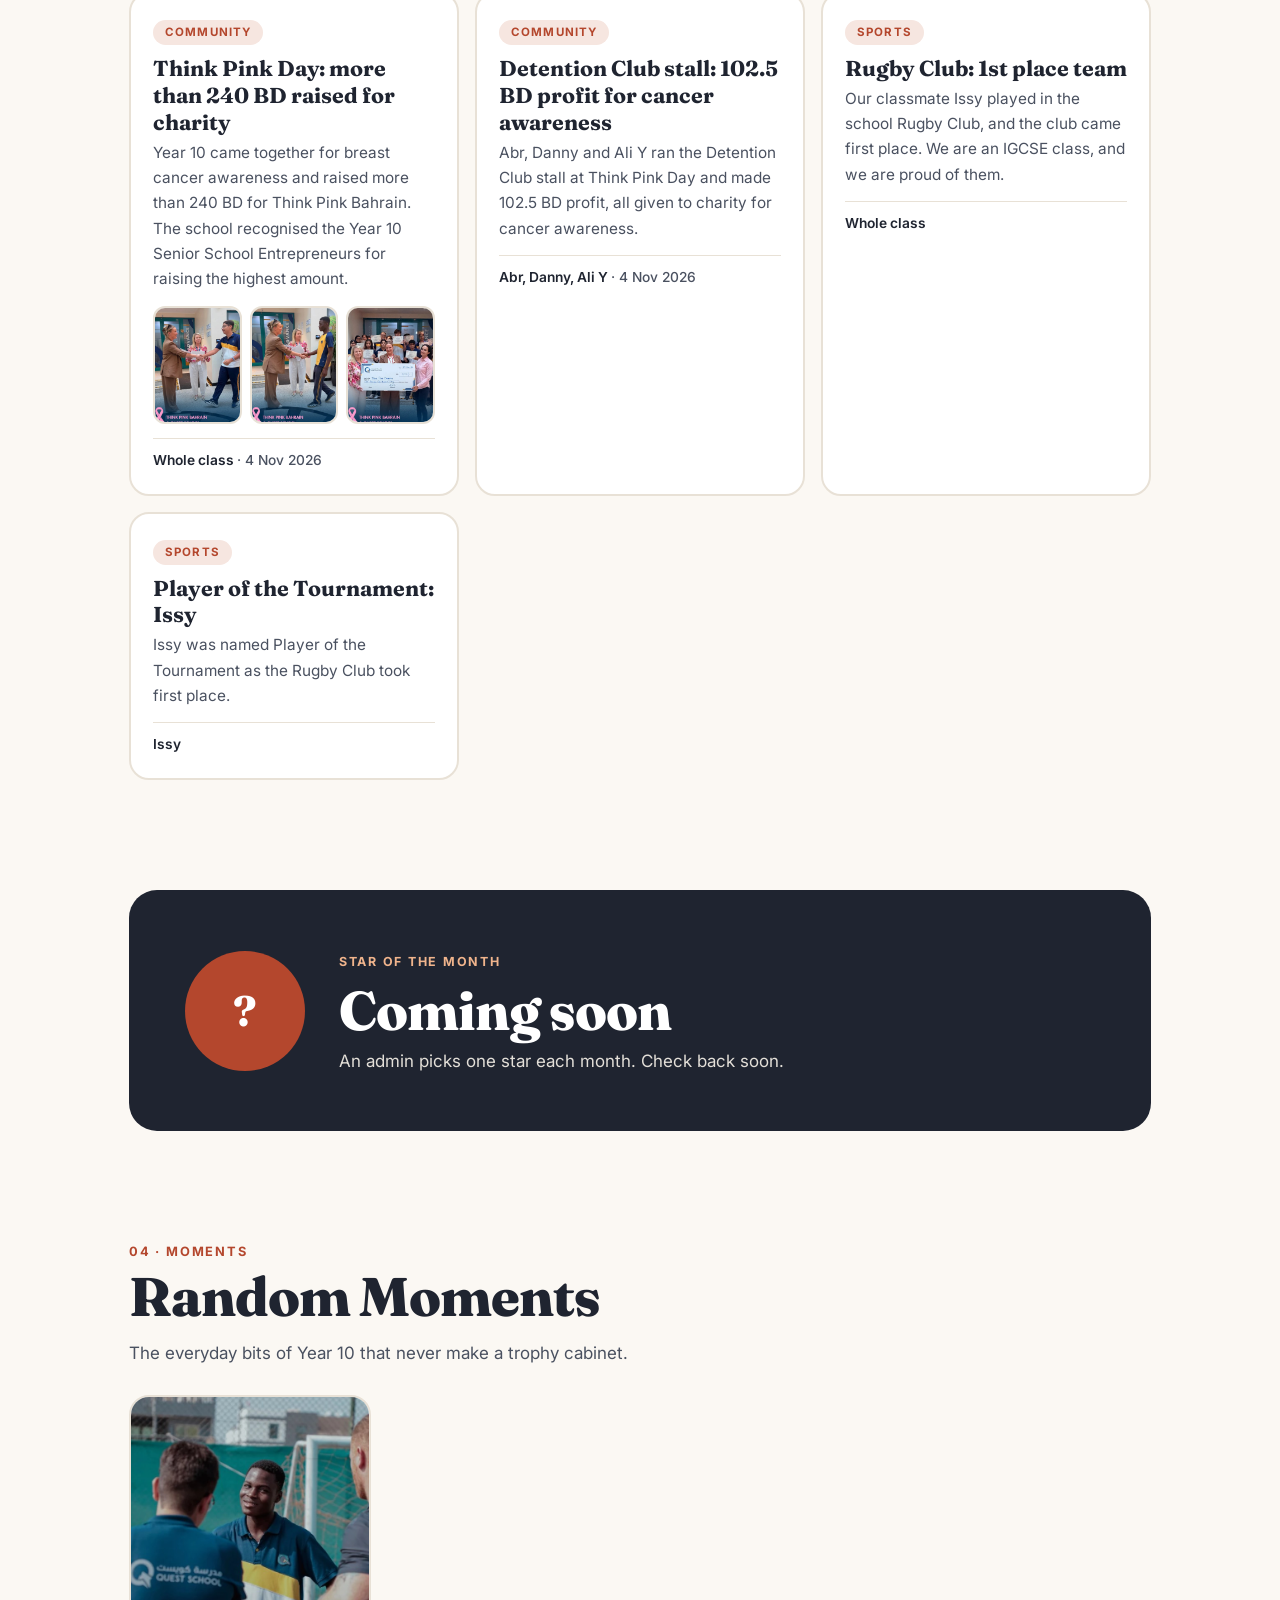
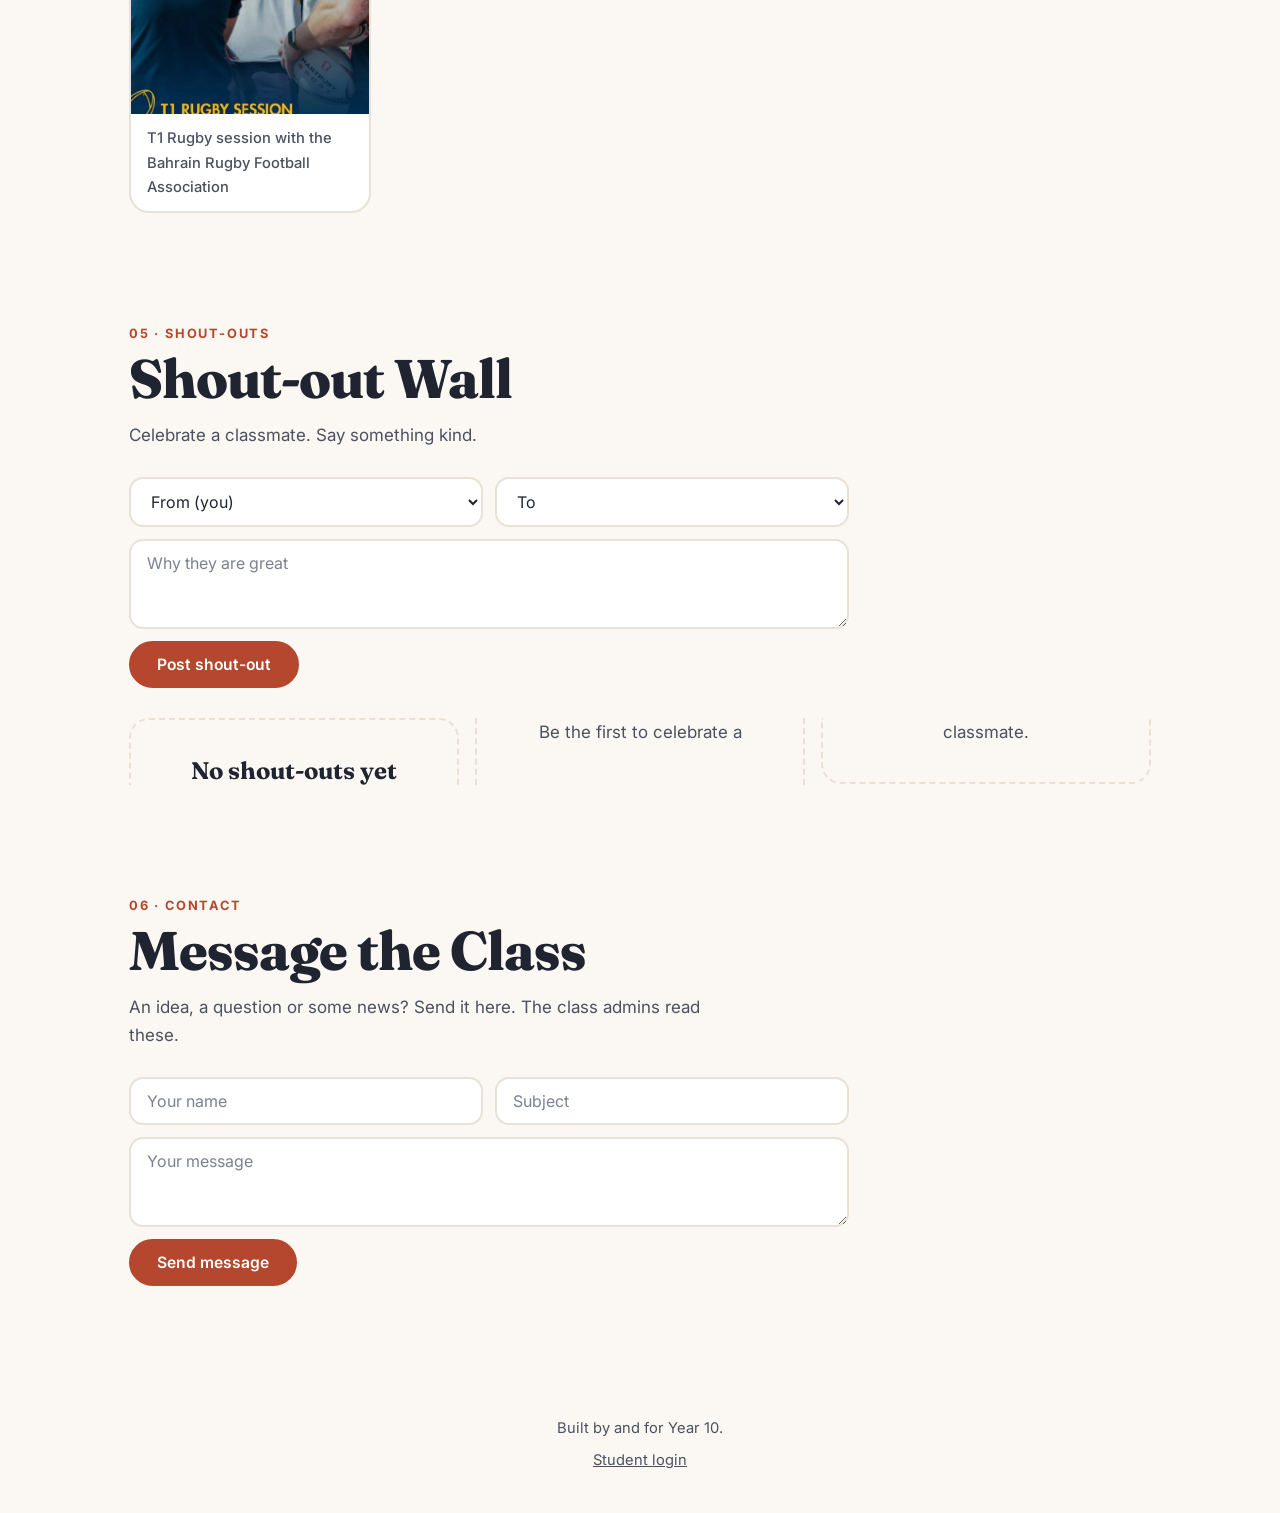
==== commit 64a04d8b: "Rugby wording: first place team, no Bahrain Co-Authored-By: Claude Sonnet 5.5 <noreply@anthropic.com" ====
--- a/index.html
+++ b/index.html
@@ -9,7 +9,7 @@
 <link rel="preconnect" href="https://fonts.googleapis.com">
 <link rel="preconnect" href="https://fonts.gstatic.com" crossorigin>
 <link href="https://fonts.googleapis.com/css2?family=Fraunces:ital,opsz,wght@0,9..144,600;0,9..144,700;0,9..144,800;1,9..144,600&family=Inter:wght@400;500;600;700&display=swap" rel="stylesheet">
-<link rel="stylesheet" href="style.css?v=202611180015">
+<link rel="stylesheet" href="style.css?v=202611180017">
 </head>
 <body>
 
@@ -128,7 +128,7 @@
 
 <dialog id="modal"><div id="modalBody"></div><button class="close" id="closeModal" aria-label="Close">×</button></dialog>
 
-<script src="seed.js?v=202611180015"></script>
-<script src="app.js?v=202611180015"></script>
+<script src="seed.js?v=202611180017"></script>
+<script src="app.js?v=202611180017"></script>
 </body>
 </html>
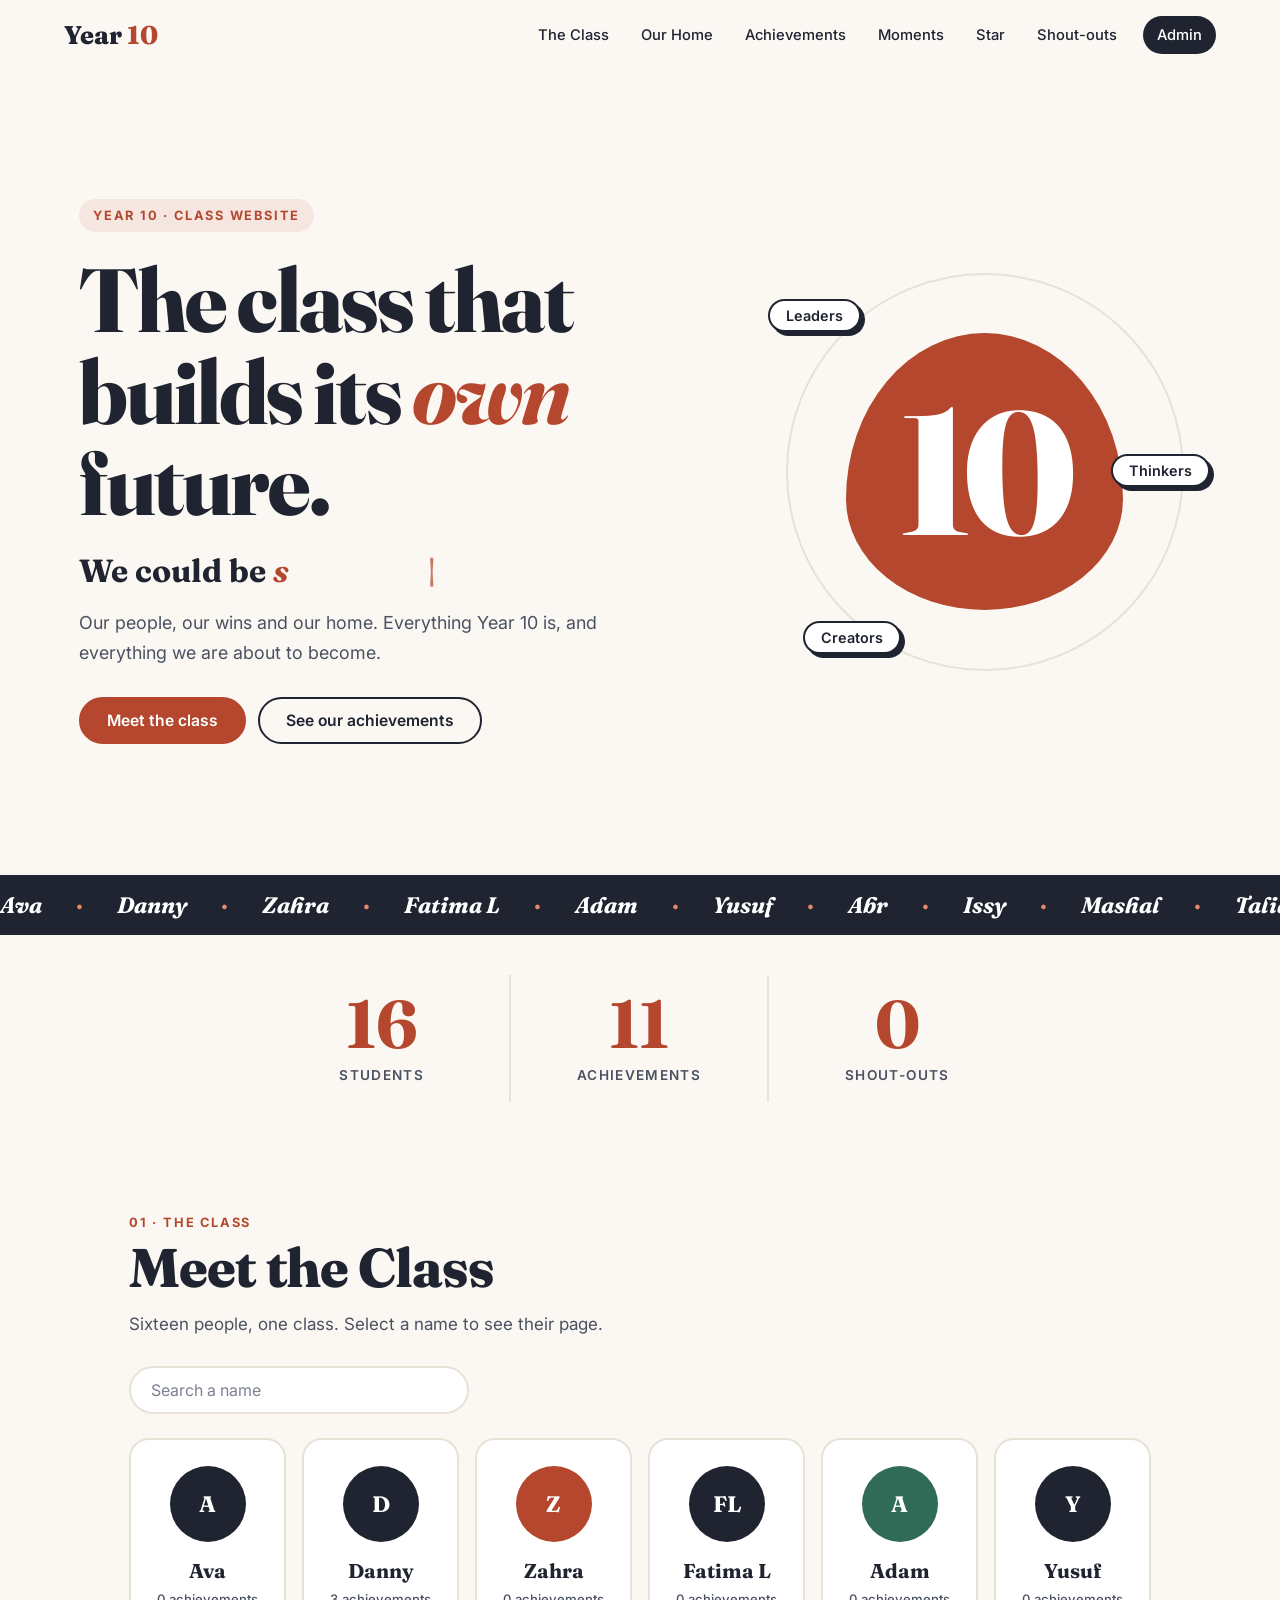
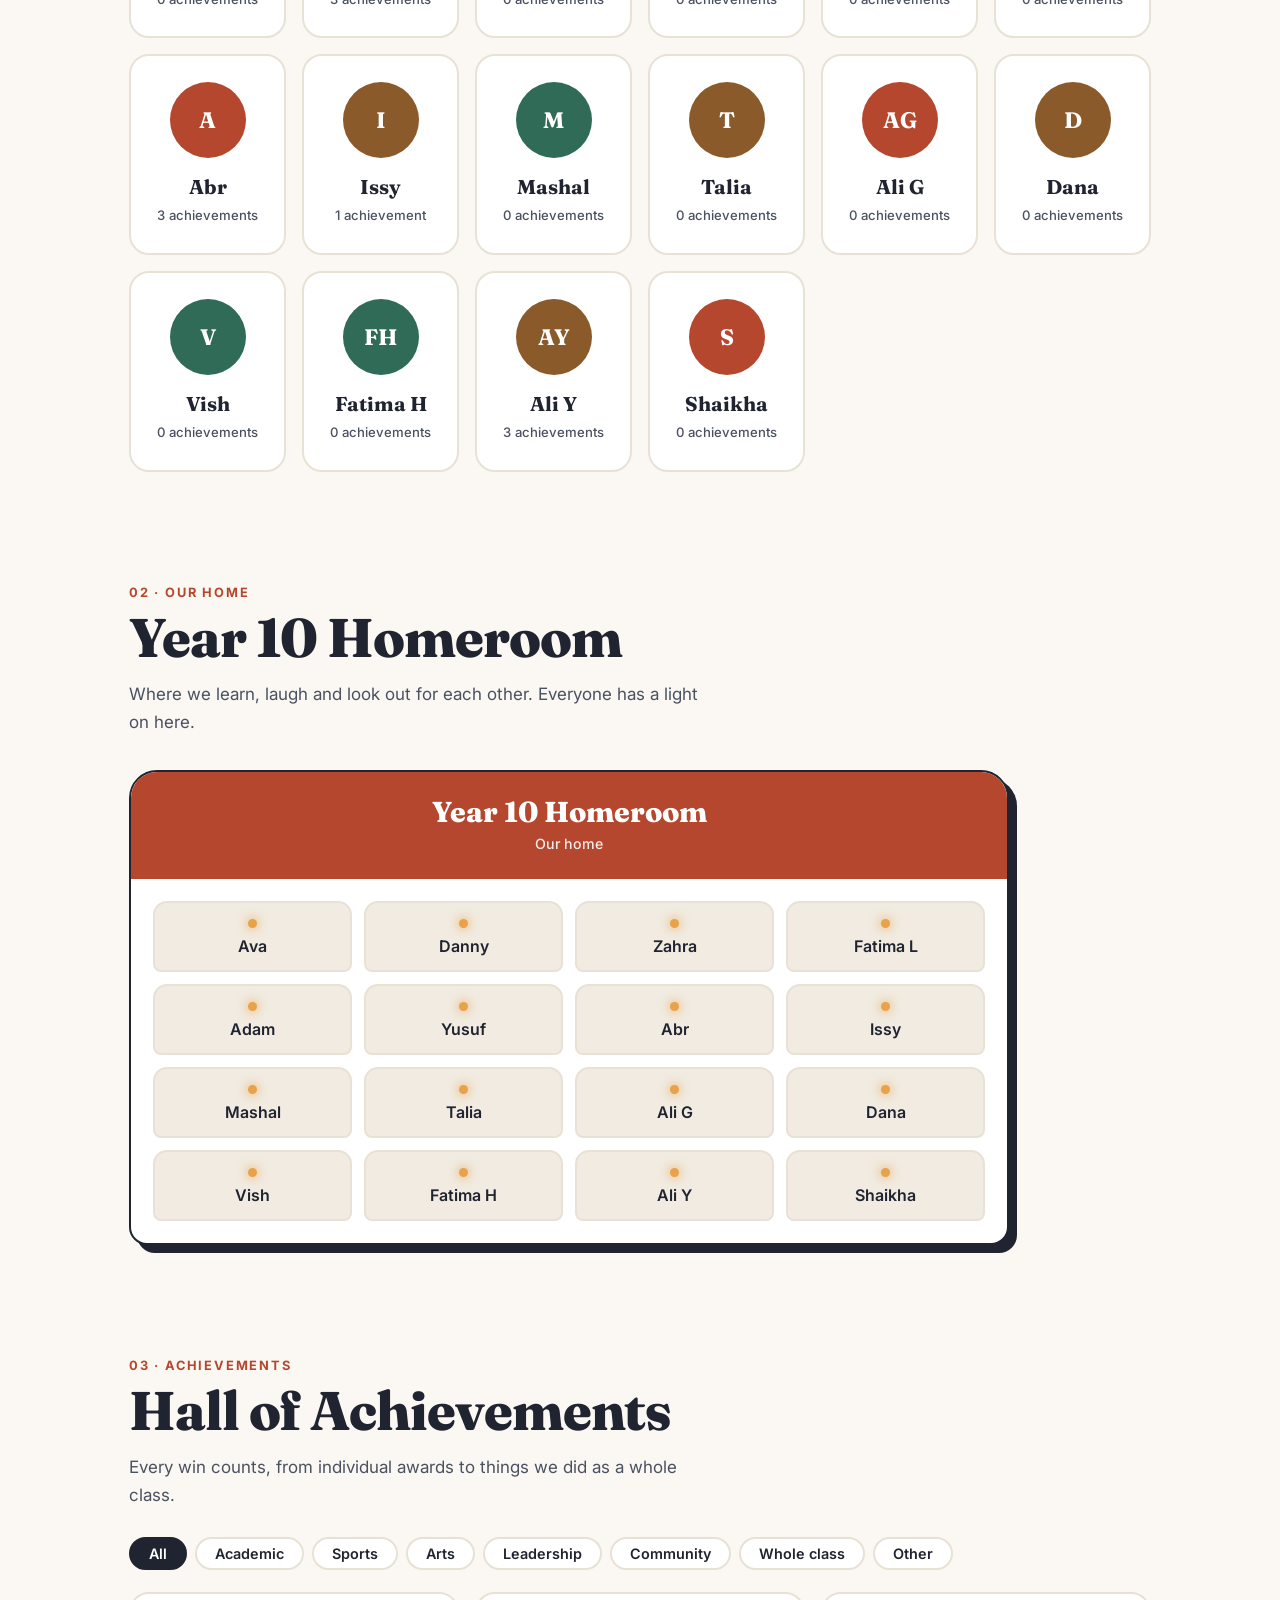
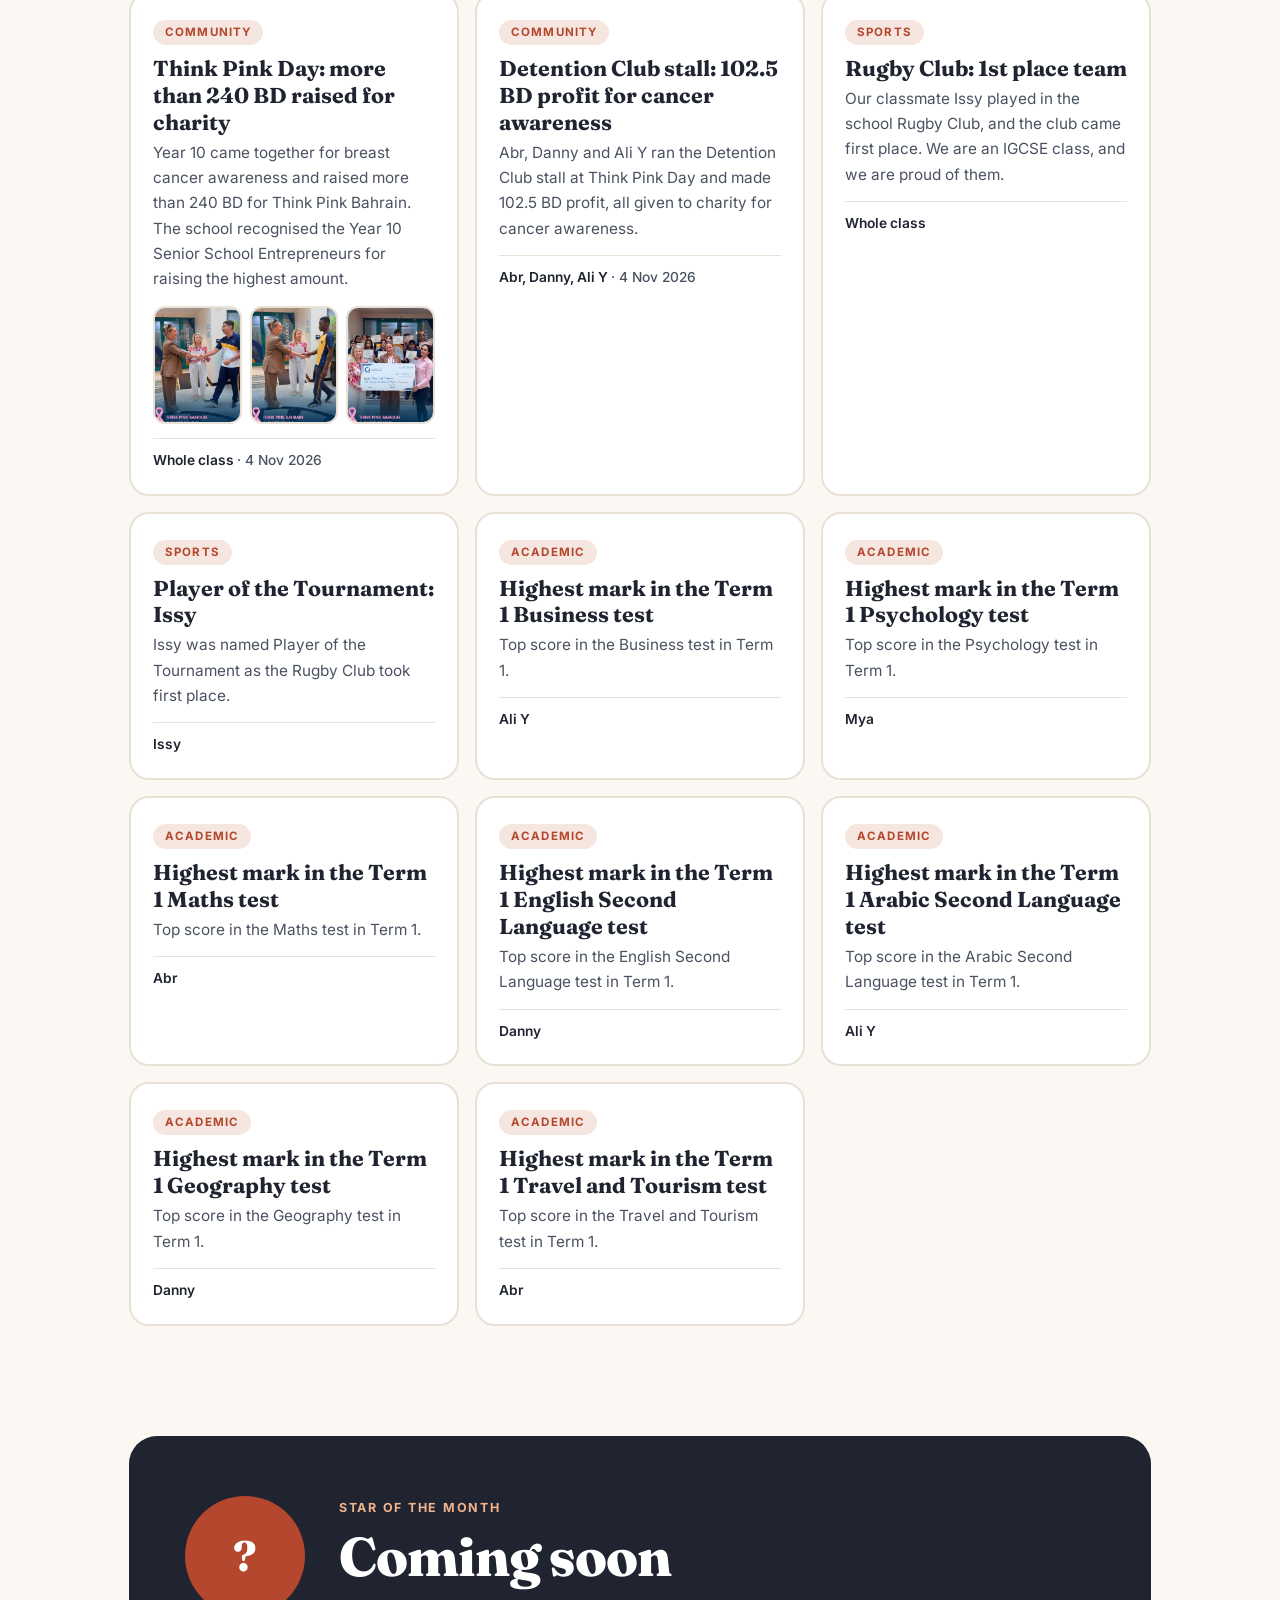
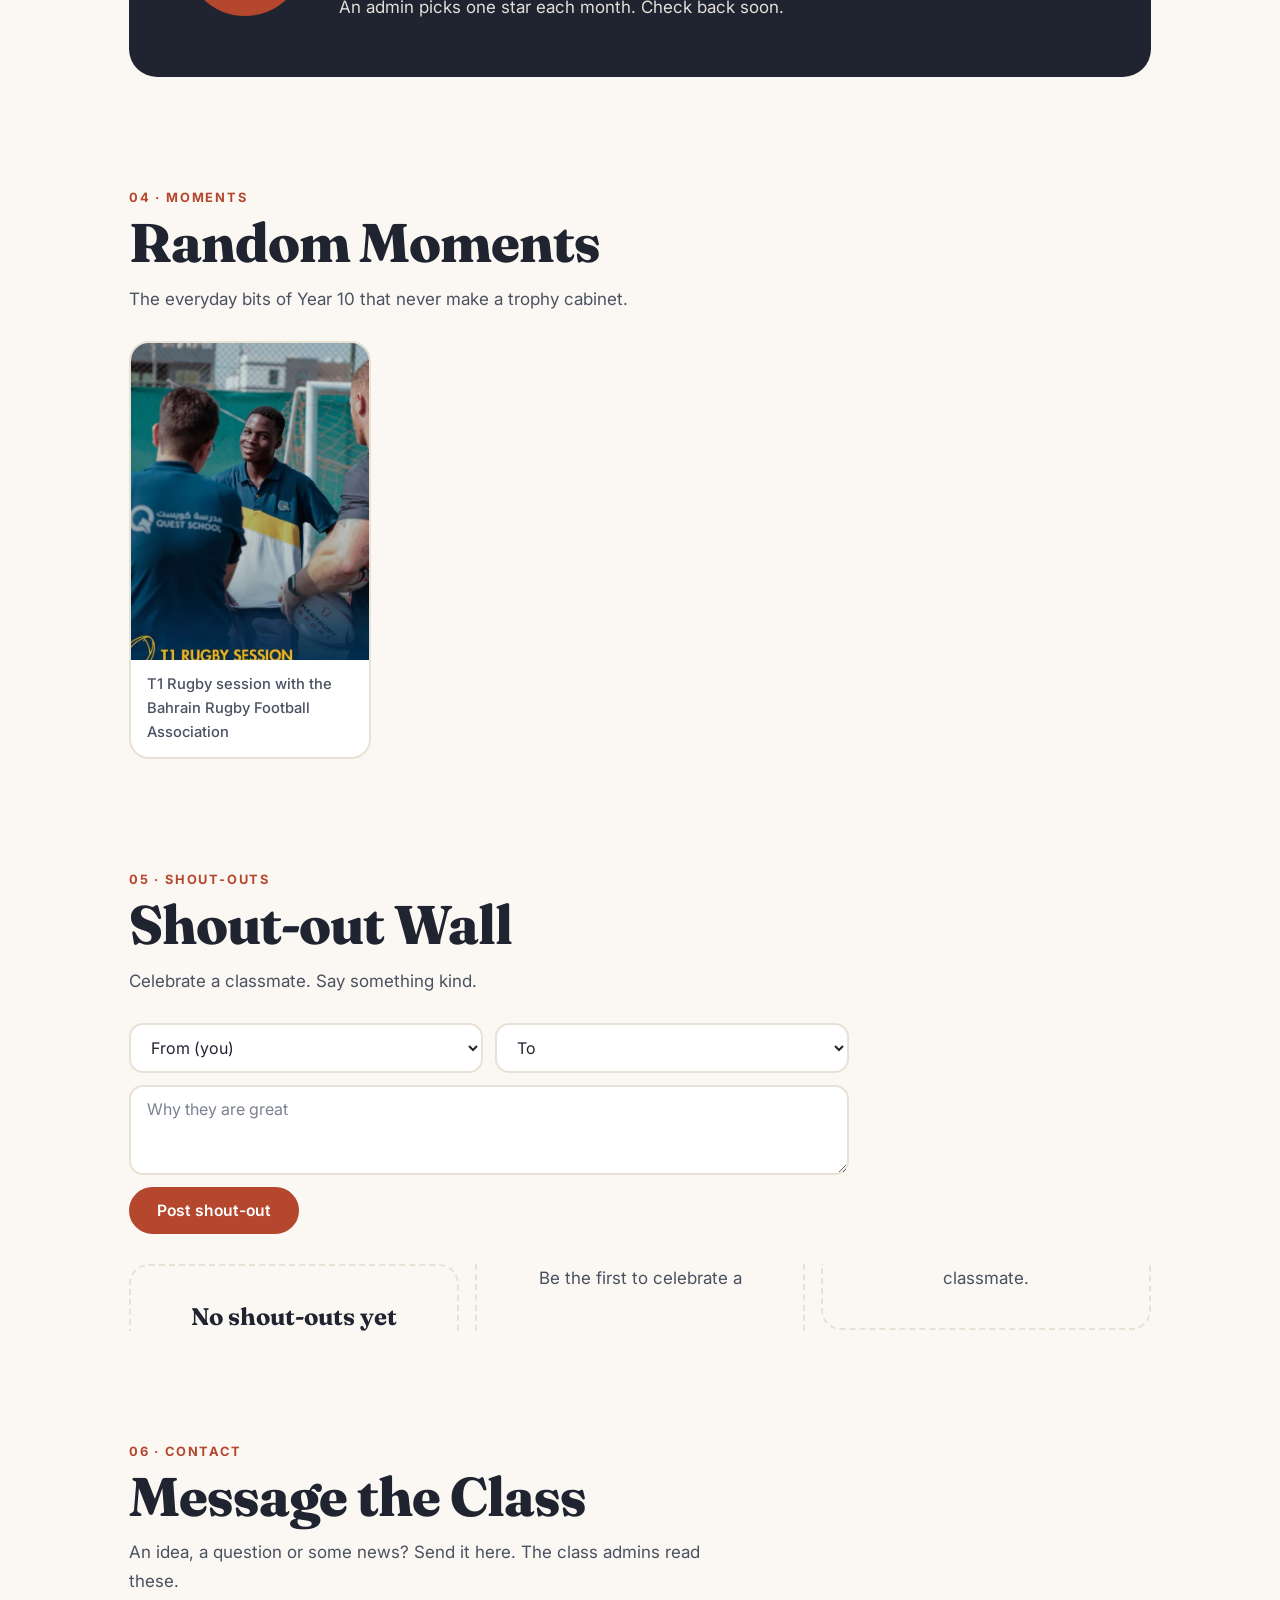
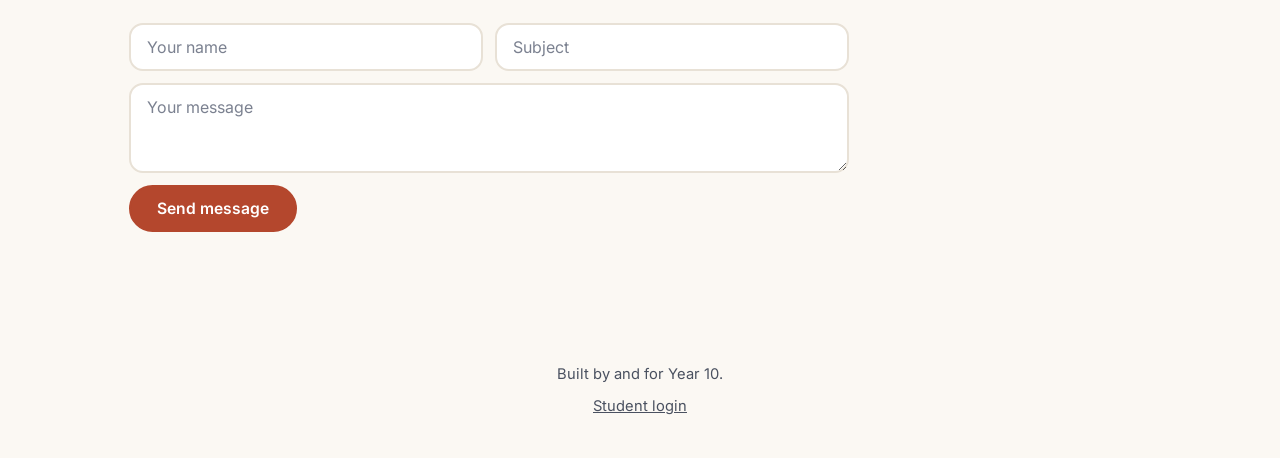
==== commit d054583d: "Add Term 1 highest-mark achievements by subject Co-Authored-By: Claude Sonnet 5.5 <noreply@anthropic" ====
--- a/index.html
+++ b/index.html
@@ -9,7 +9,7 @@
 <link rel="preconnect" href="https://fonts.googleapis.com">
 <link rel="preconnect" href="https://fonts.gstatic.com" crossorigin>
 <link href="https://fonts.googleapis.com/css2?family=Fraunces:ital,opsz,wght@0,9..144,600;0,9..144,700;0,9..144,800;1,9..144,600&family=Inter:wght@400;500;600;700&display=swap" rel="stylesheet">
-<link rel="stylesheet" href="style.css?v=202611180017">
+<link rel="stylesheet" href="style.css?v=202611180022">
 </head>
 <body>
 
@@ -128,7 +128,7 @@
 
 <dialog id="modal"><div id="modalBody"></div><button class="close" id="closeModal" aria-label="Close">×</button></dialog>
 
-<script src="seed.js?v=202611180017"></script>
-<script src="app.js?v=202611180017"></script>
+<script src="seed.js?v=202611180022"></script>
+<script src="app.js?v=202611180022"></script>
 </body>
 </html>
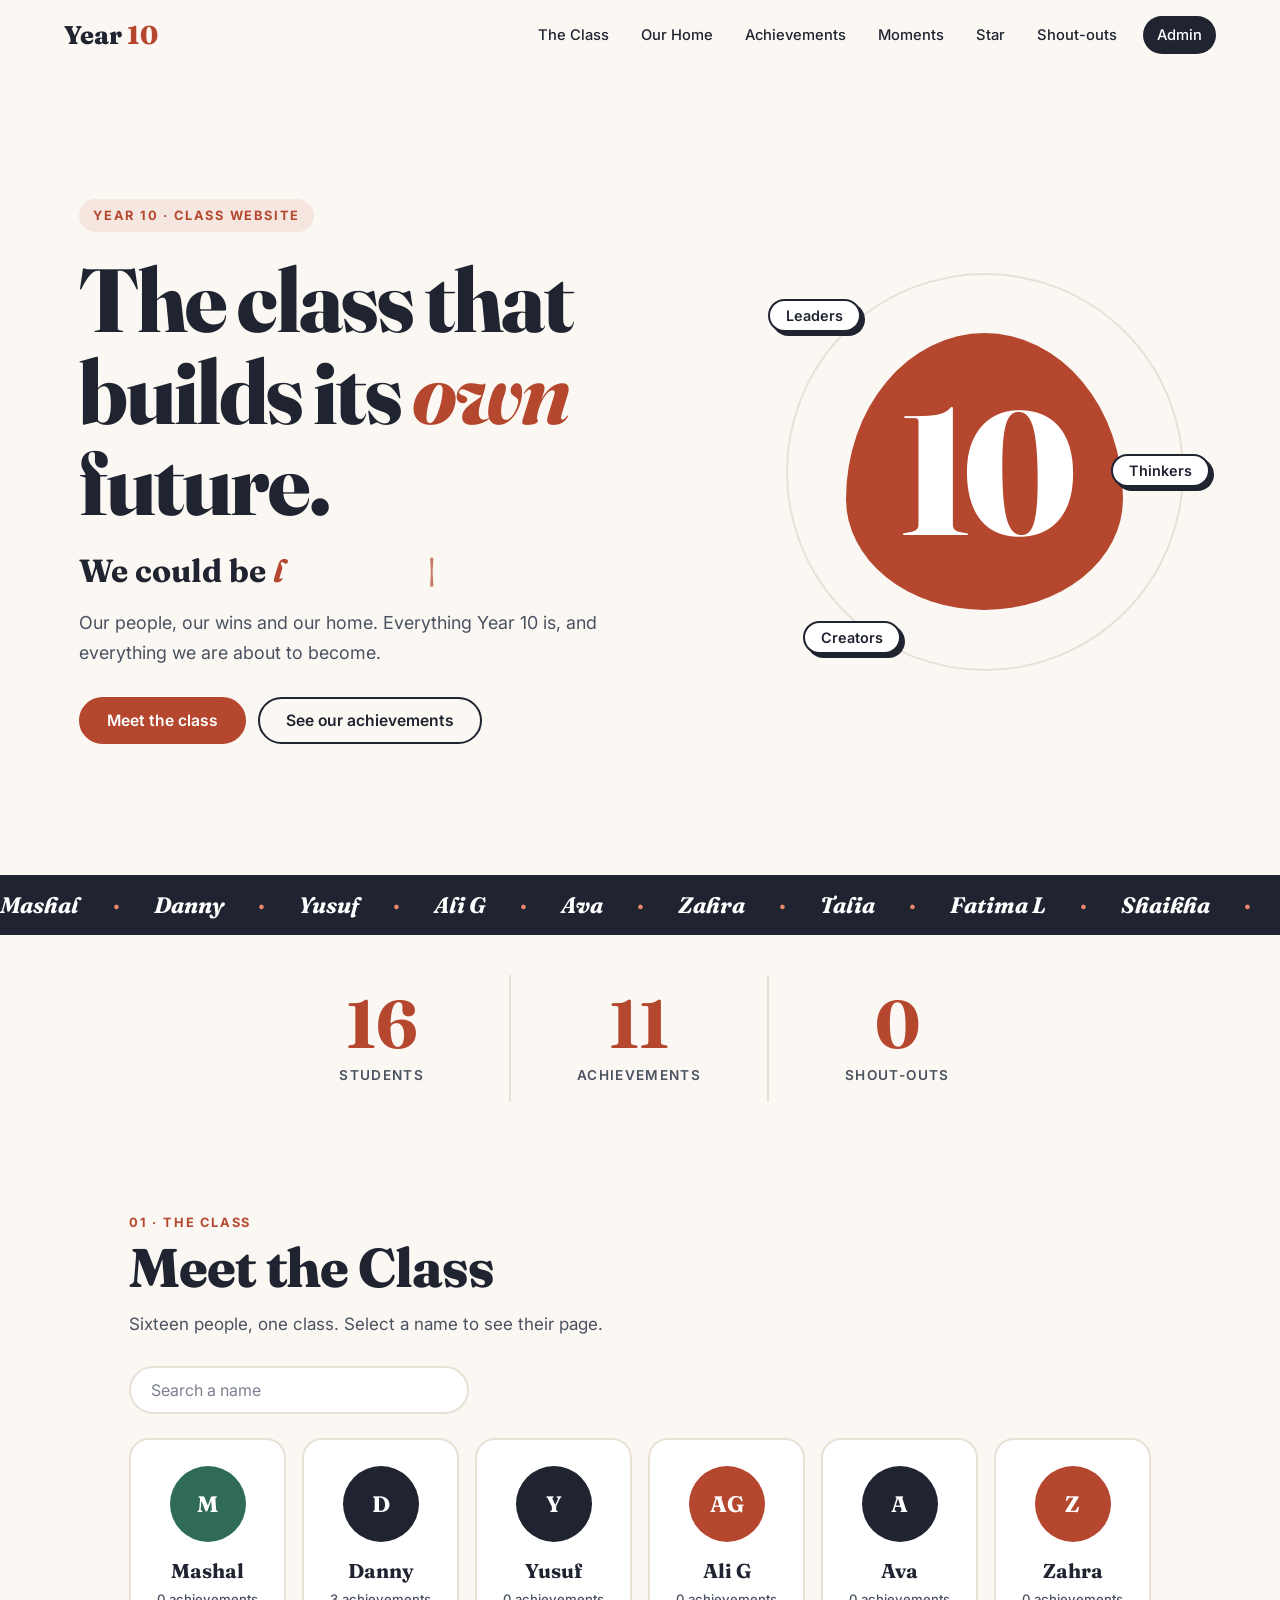
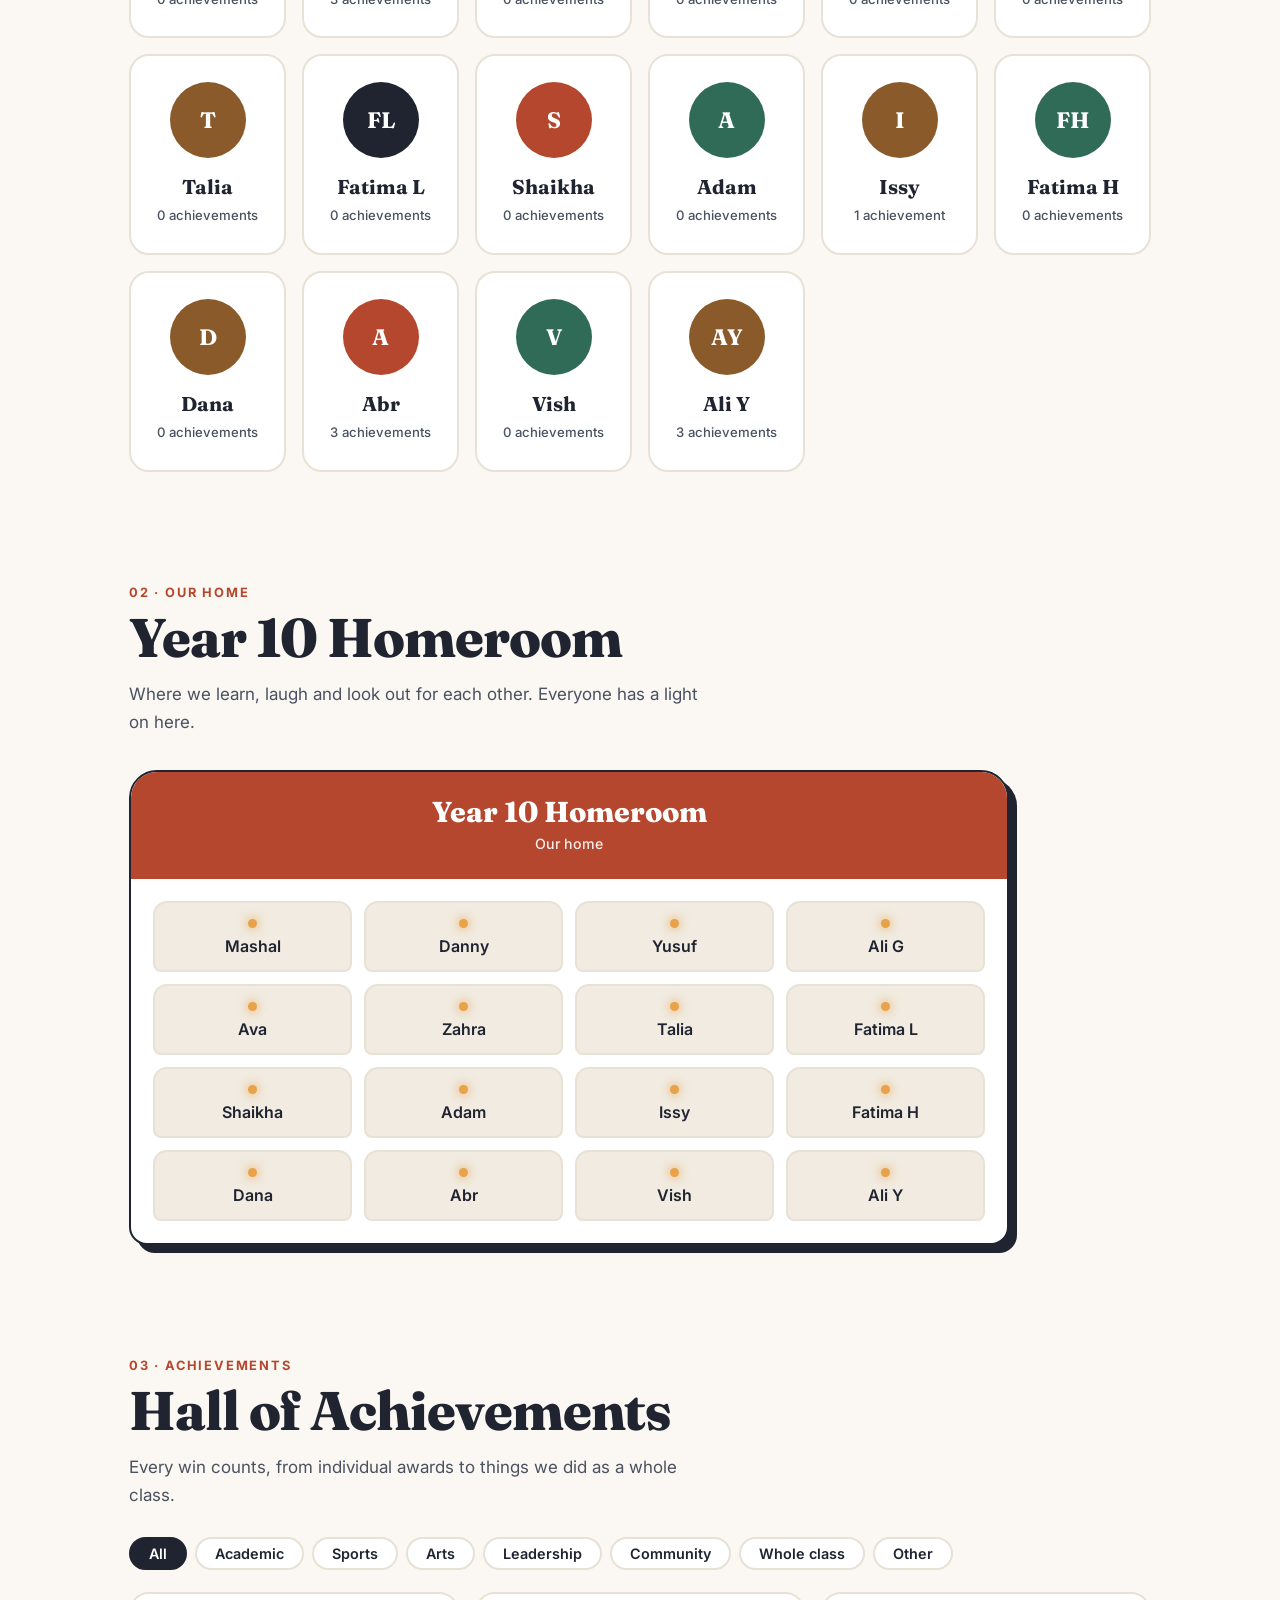
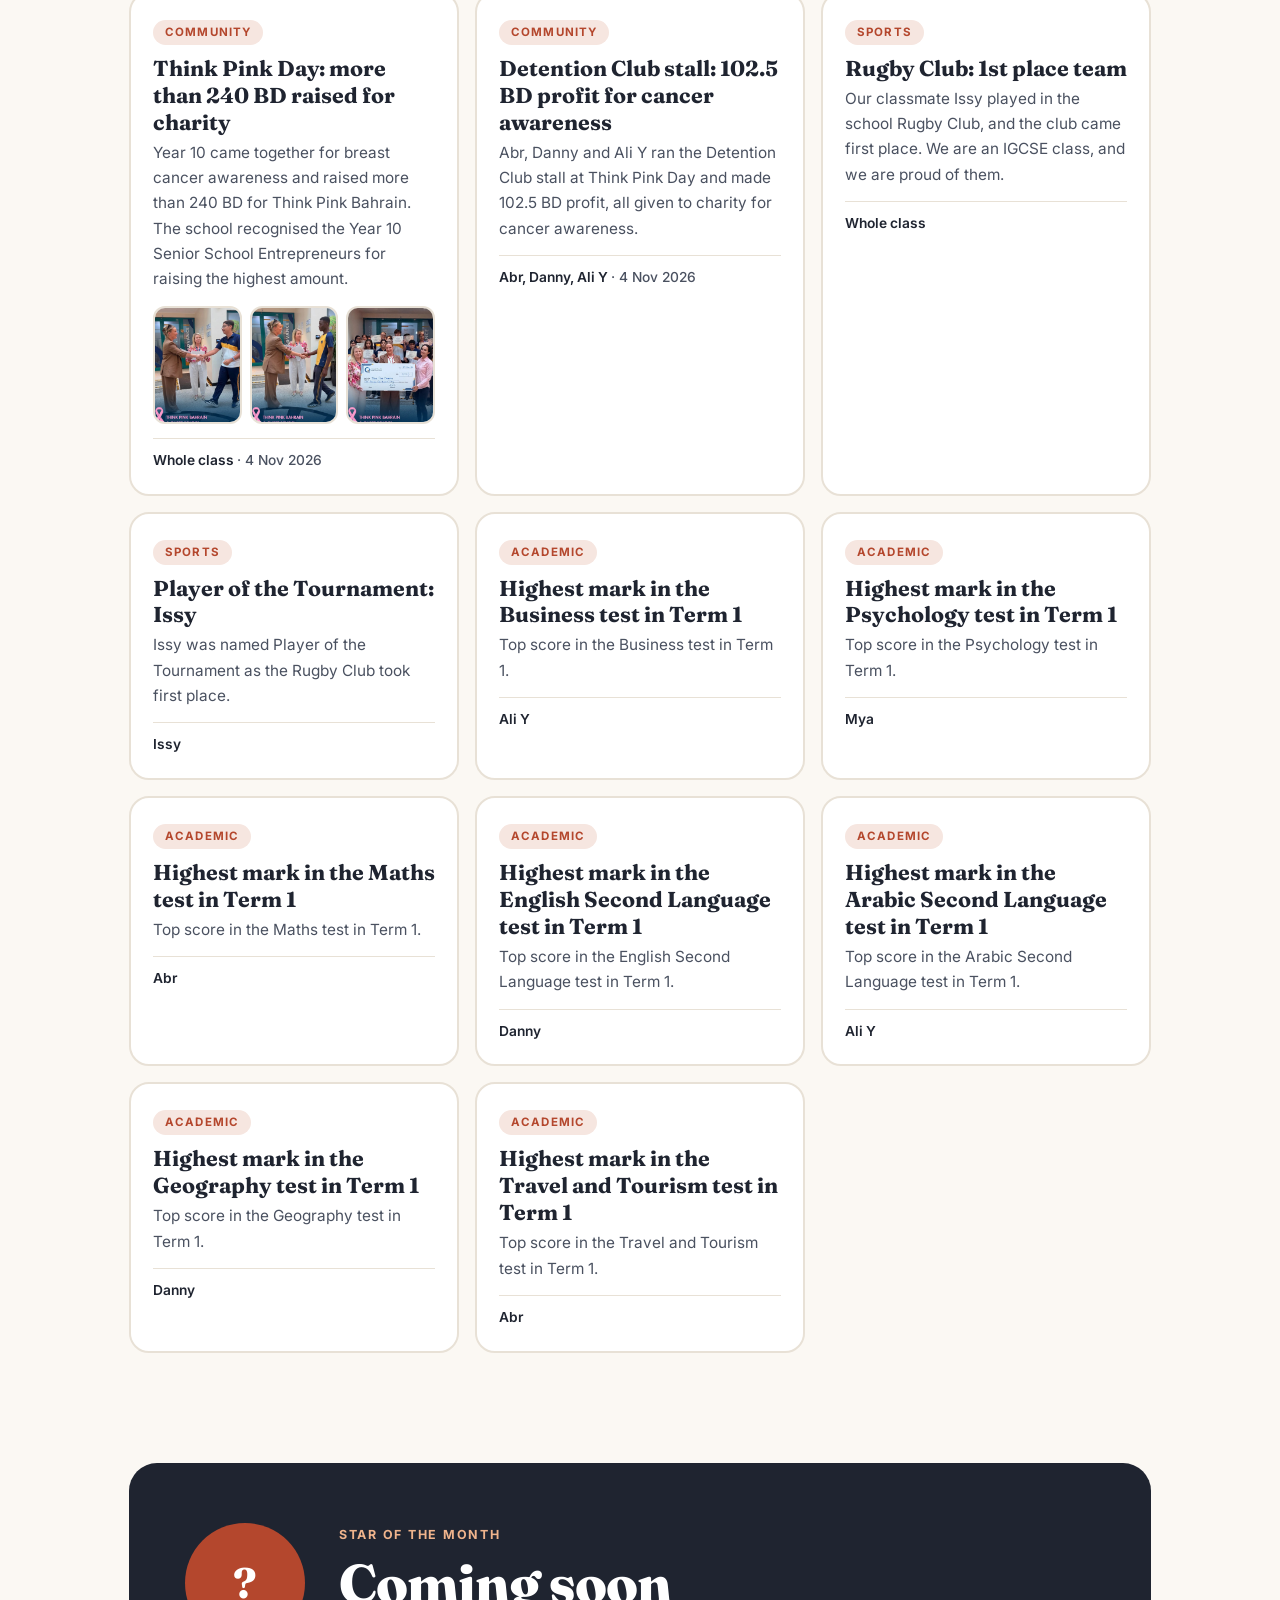
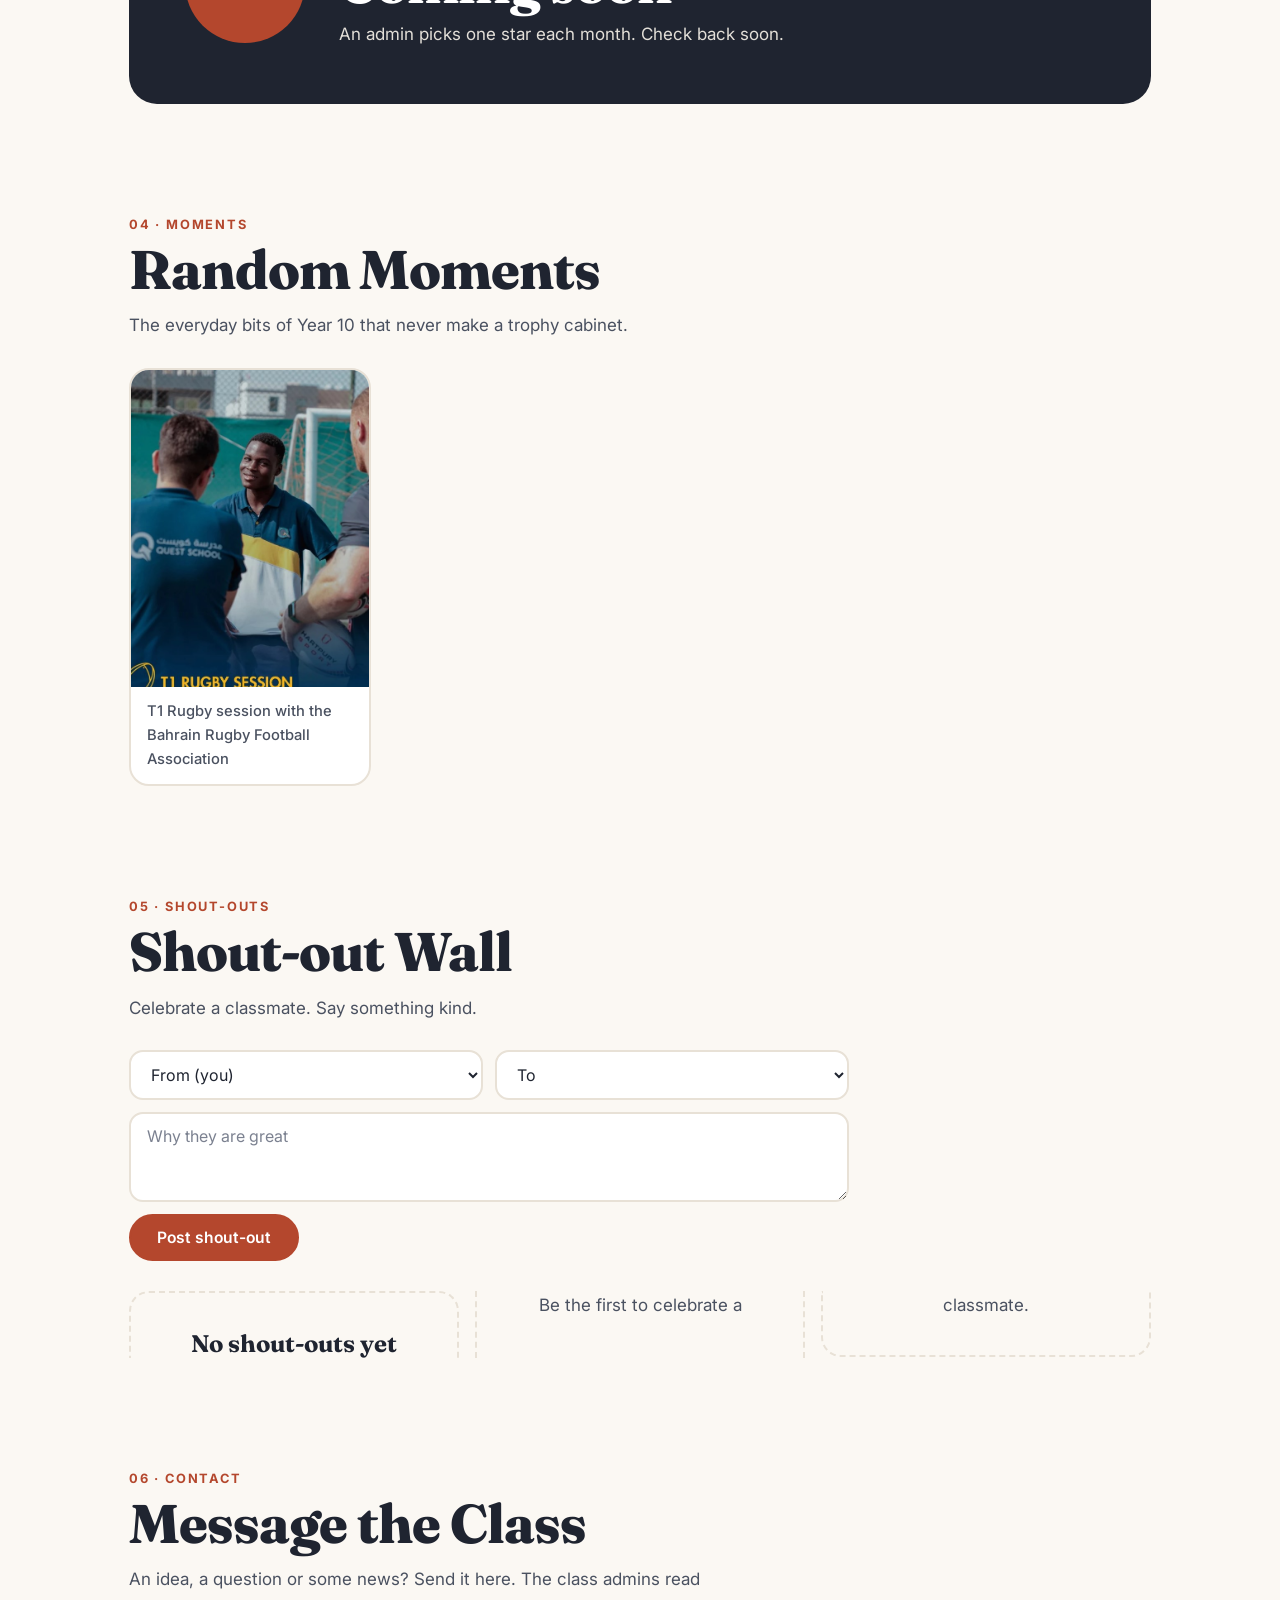
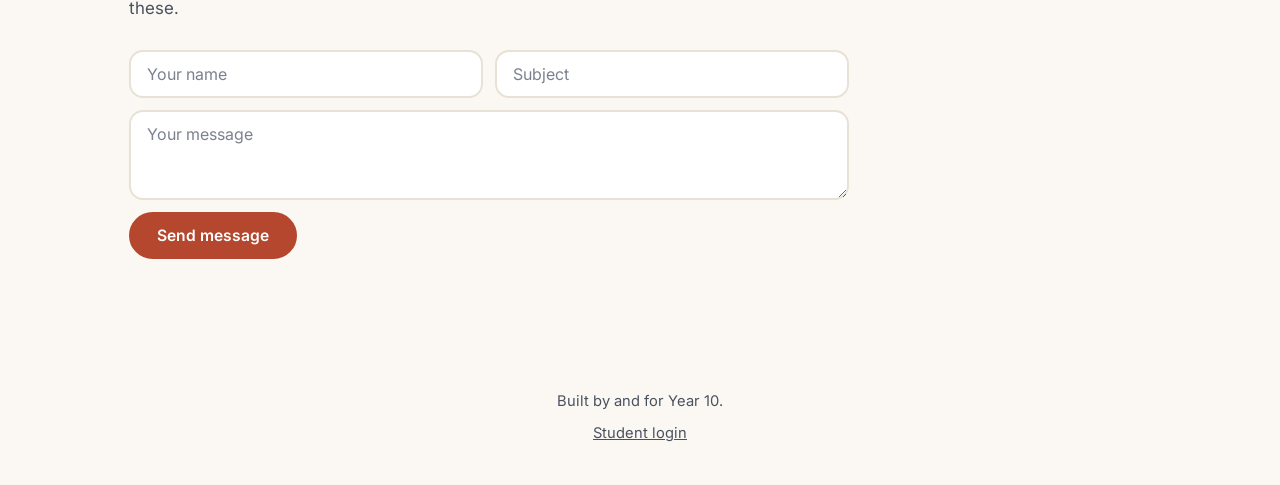
==== commit 437fe56b: "Reword highest-mark titles Co-Authored-By: Claude Sonnet 5.5 <noreply@anthropic.com>" ====
--- a/index.html
+++ b/index.html
@@ -9,7 +9,7 @@
 <link rel="preconnect" href="https://fonts.googleapis.com">
 <link rel="preconnect" href="https://fonts.gstatic.com" crossorigin>
 <link href="https://fonts.googleapis.com/css2?family=Fraunces:ital,opsz,wght@0,9..144,600;0,9..144,700;0,9..144,800;1,9..144,600&family=Inter:wght@400;500;600;700&display=swap" rel="stylesheet">
-<link rel="stylesheet" href="style.css?v=202611180022">
+<link rel="stylesheet" href="style.css?v=202611180024">
 </head>
 <body>
 
@@ -128,7 +128,7 @@
 
 <dialog id="modal"><div id="modalBody"></div><button class="close" id="closeModal" aria-label="Close">×</button></dialog>
 
-<script src="seed.js?v=202611180022"></script>
-<script src="app.js?v=202611180022"></script>
+<script src="seed.js?v=202611180024"></script>
+<script src="app.js?v=202611180024"></script>
 </body>
 </html>
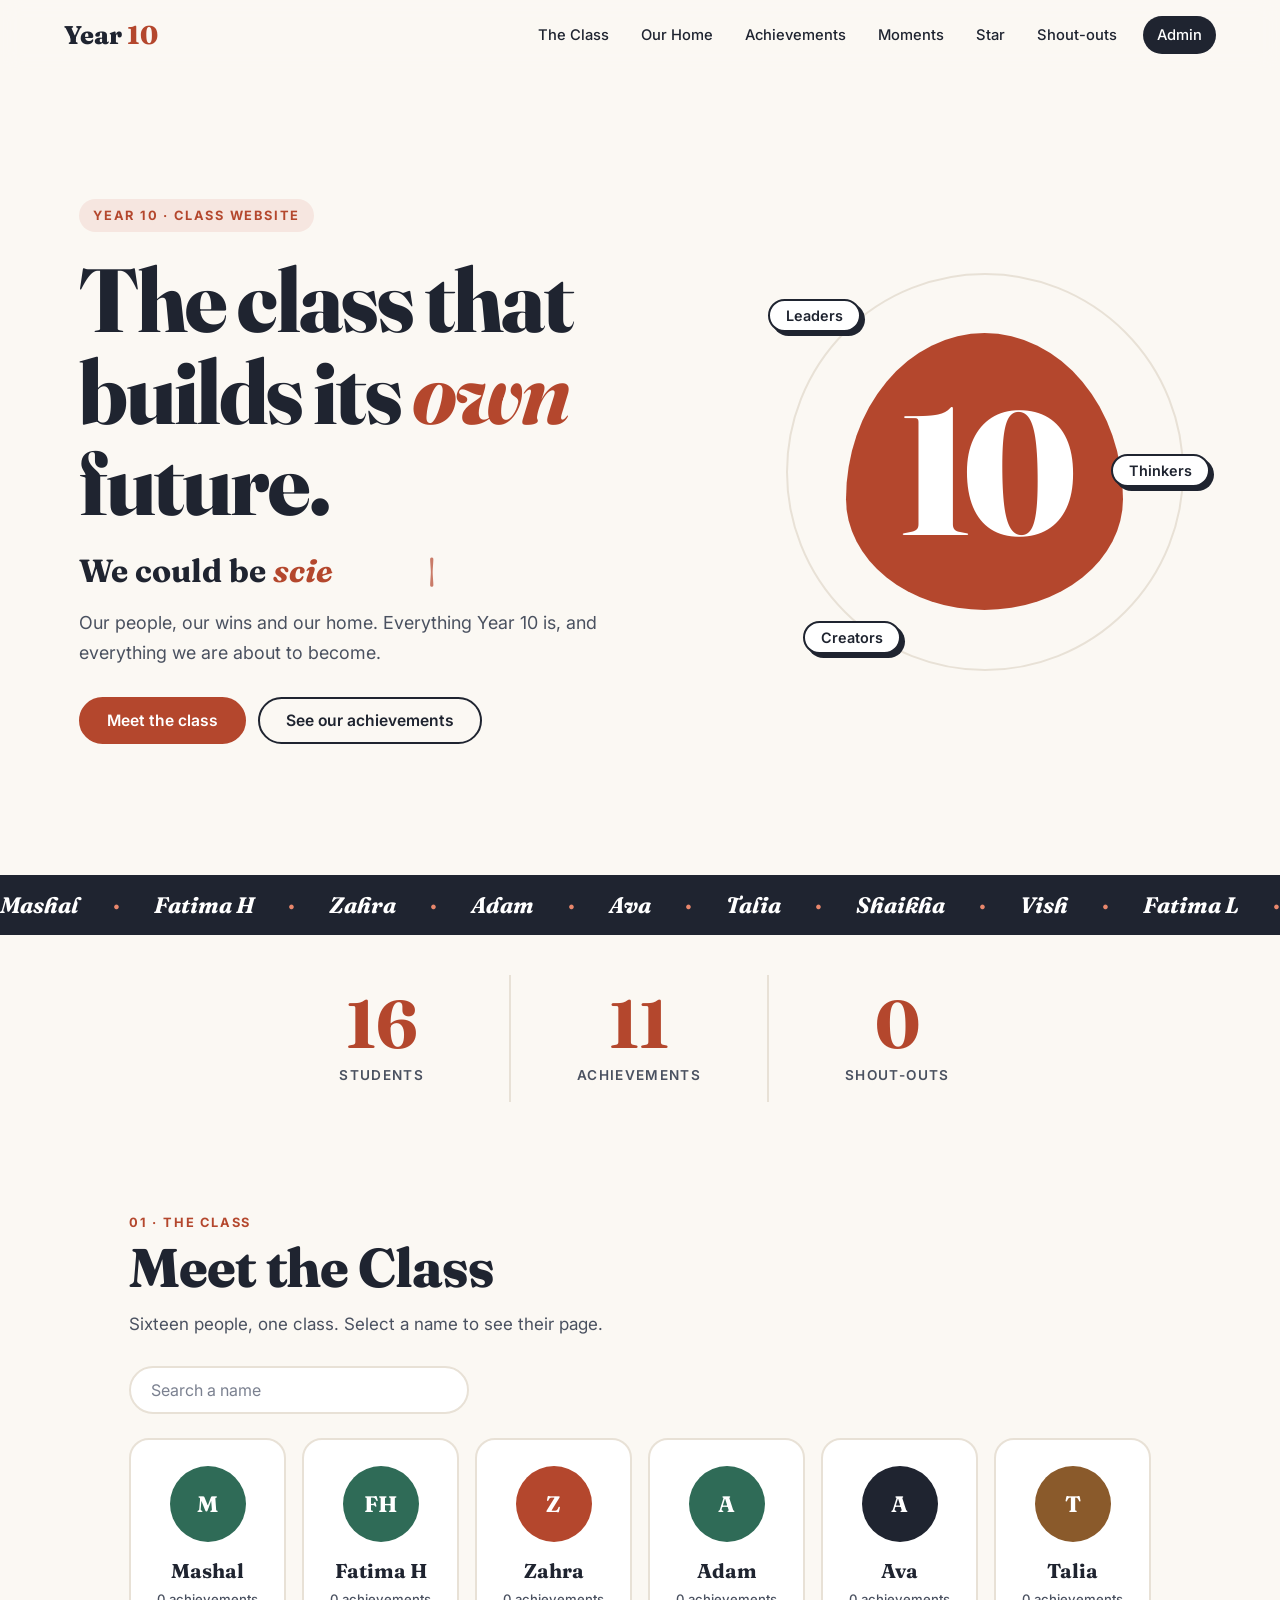
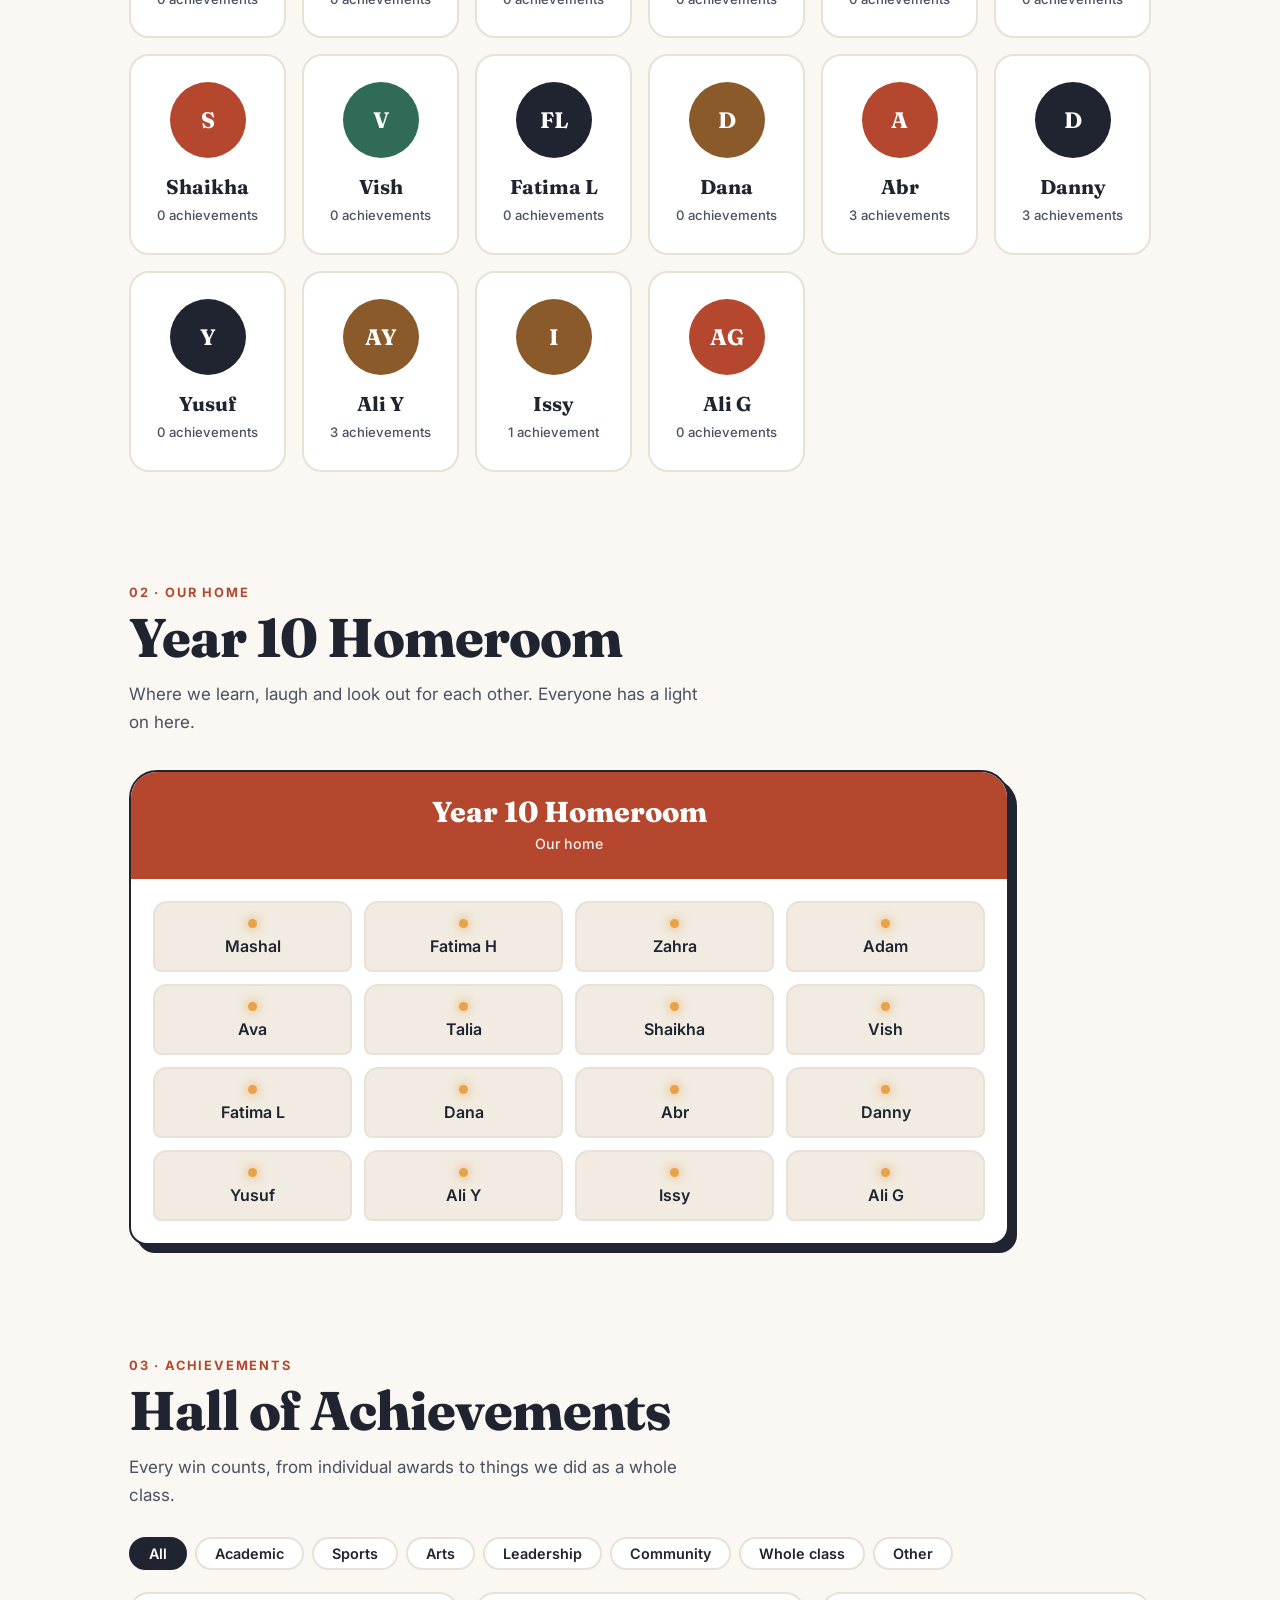
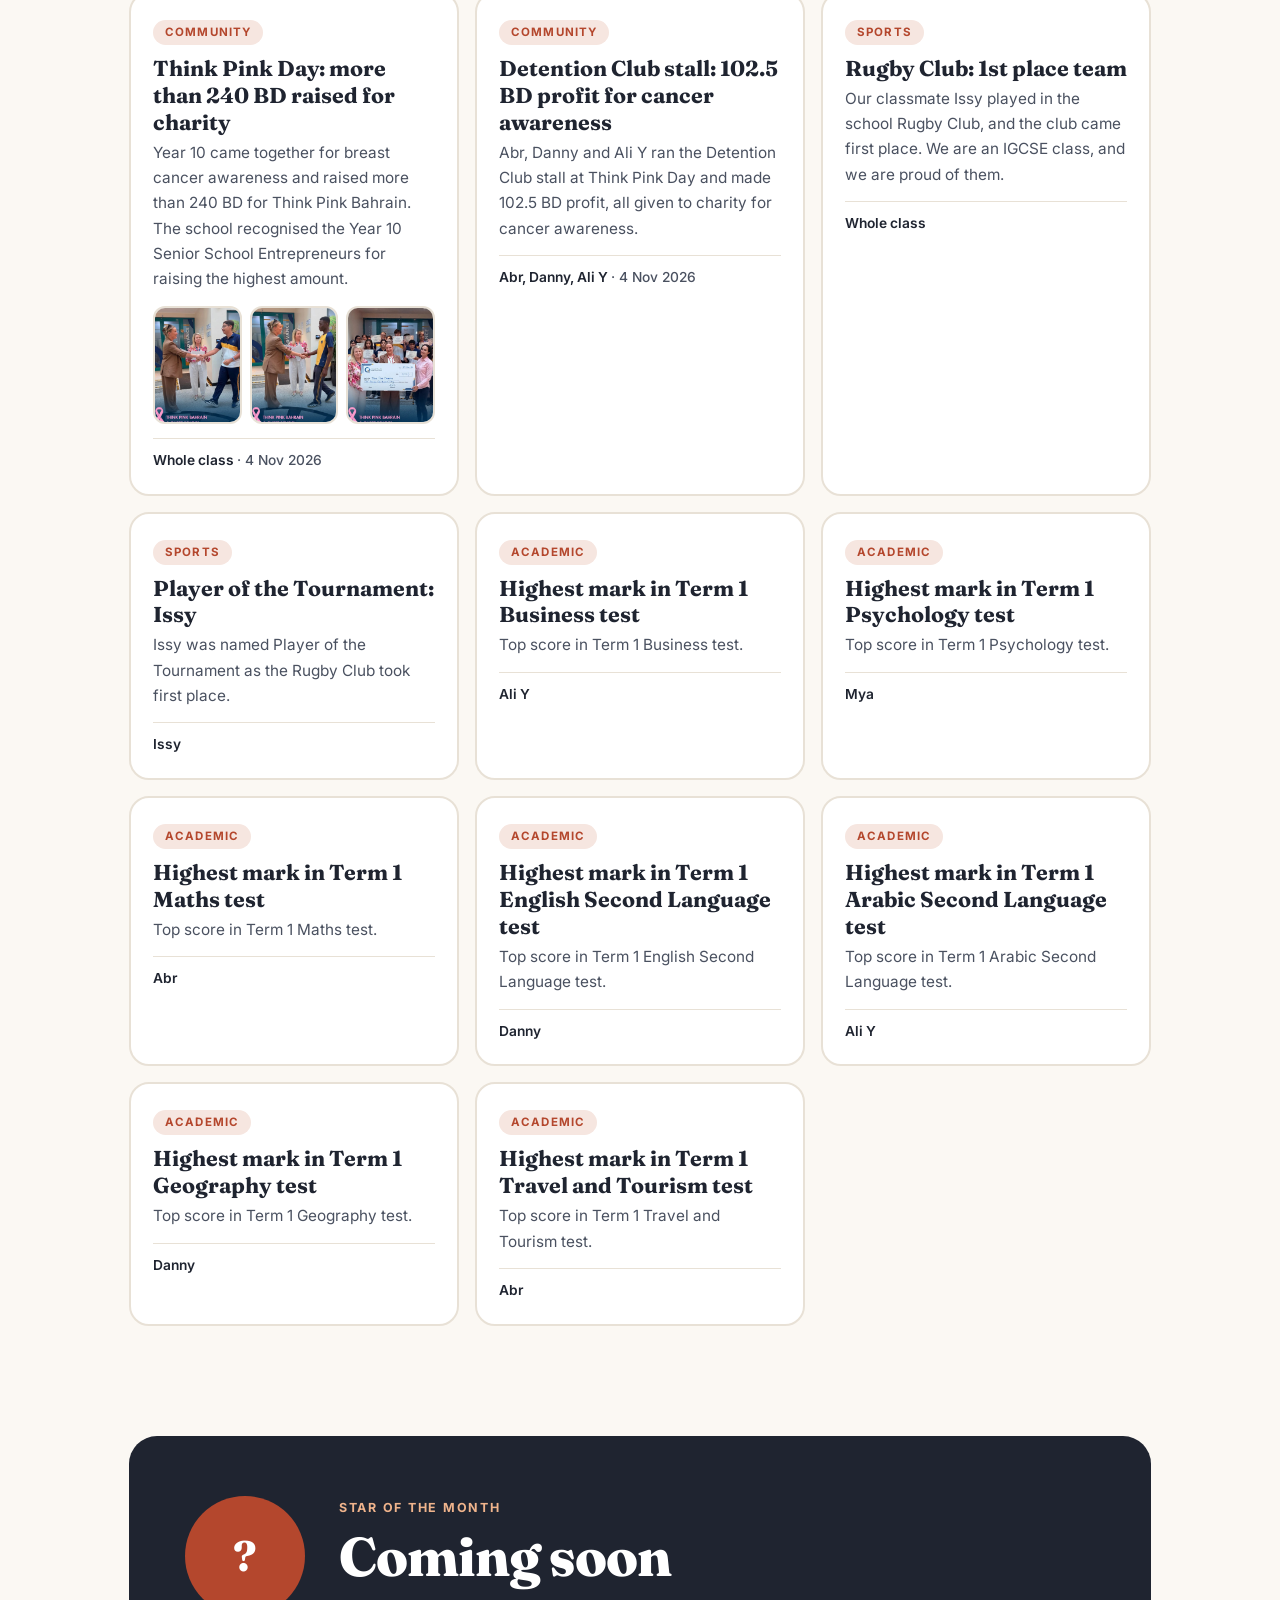
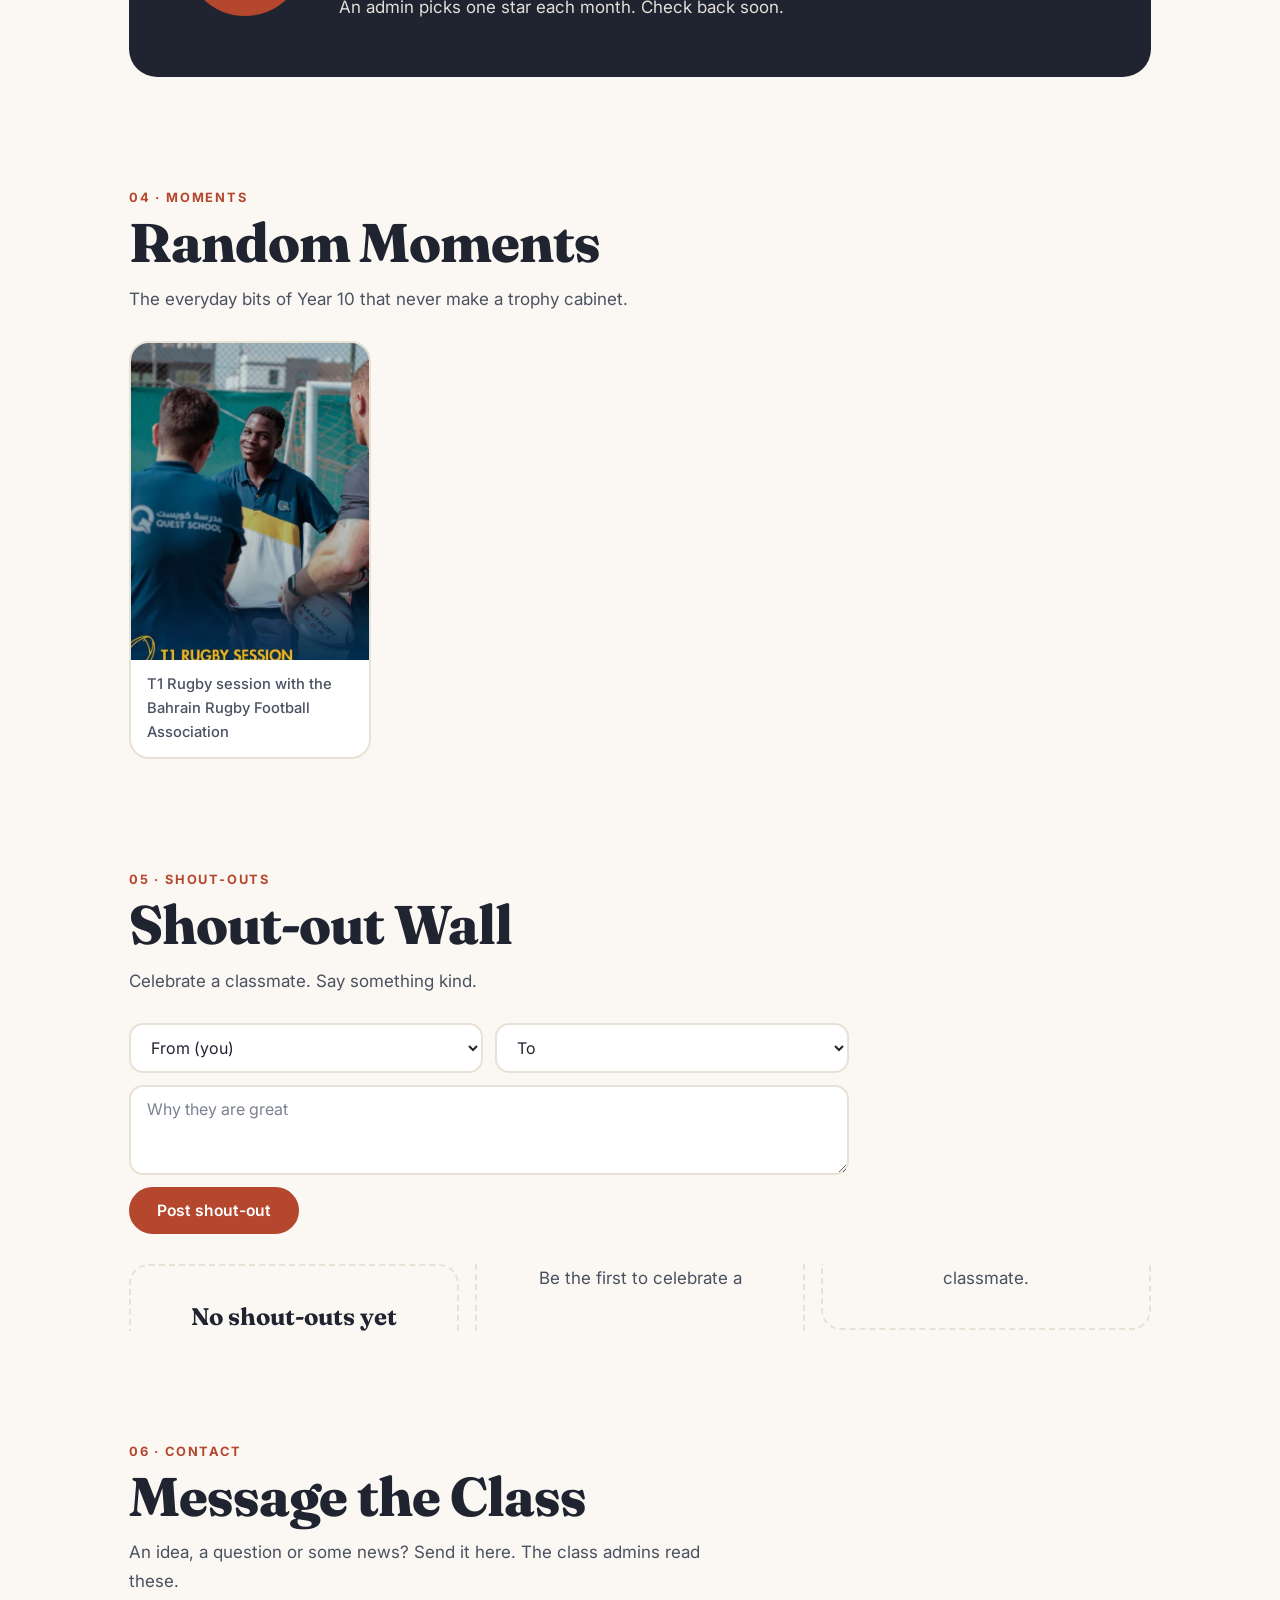
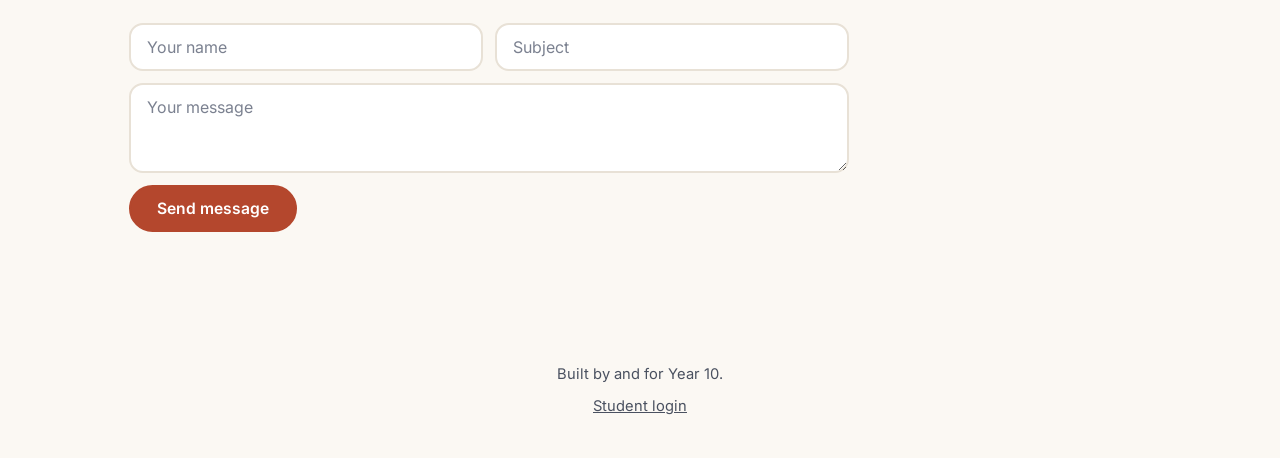
==== commit 4524a1a7: "Term 1 wording: Highest mark in Term 1 <subject> test Co-Authored-By: Claude Sonnet 5.5 <noreply@ant" ====
--- a/index.html
+++ b/index.html
@@ -9,7 +9,7 @@
 <link rel="preconnect" href="https://fonts.googleapis.com">
 <link rel="preconnect" href="https://fonts.gstatic.com" crossorigin>
 <link href="https://fonts.googleapis.com/css2?family=Fraunces:ital,opsz,wght@0,9..144,600;0,9..144,700;0,9..144,800;1,9..144,600&family=Inter:wght@400;500;600;700&display=swap" rel="stylesheet">
-<link rel="stylesheet" href="style.css?v=202611180024">
+<link rel="stylesheet" href="style.css?v=202611180025">
 </head>
 <body>
 
@@ -128,7 +128,7 @@
 
 <dialog id="modal"><div id="modalBody"></div><button class="close" id="closeModal" aria-label="Close">×</button></dialog>
 
-<script src="seed.js?v=202611180024"></script>
-<script src="app.js?v=202611180024"></script>
+<script src="seed.js?v=202611180025"></script>
+<script src="app.js?v=202611180025"></script>
 </body>
 </html>
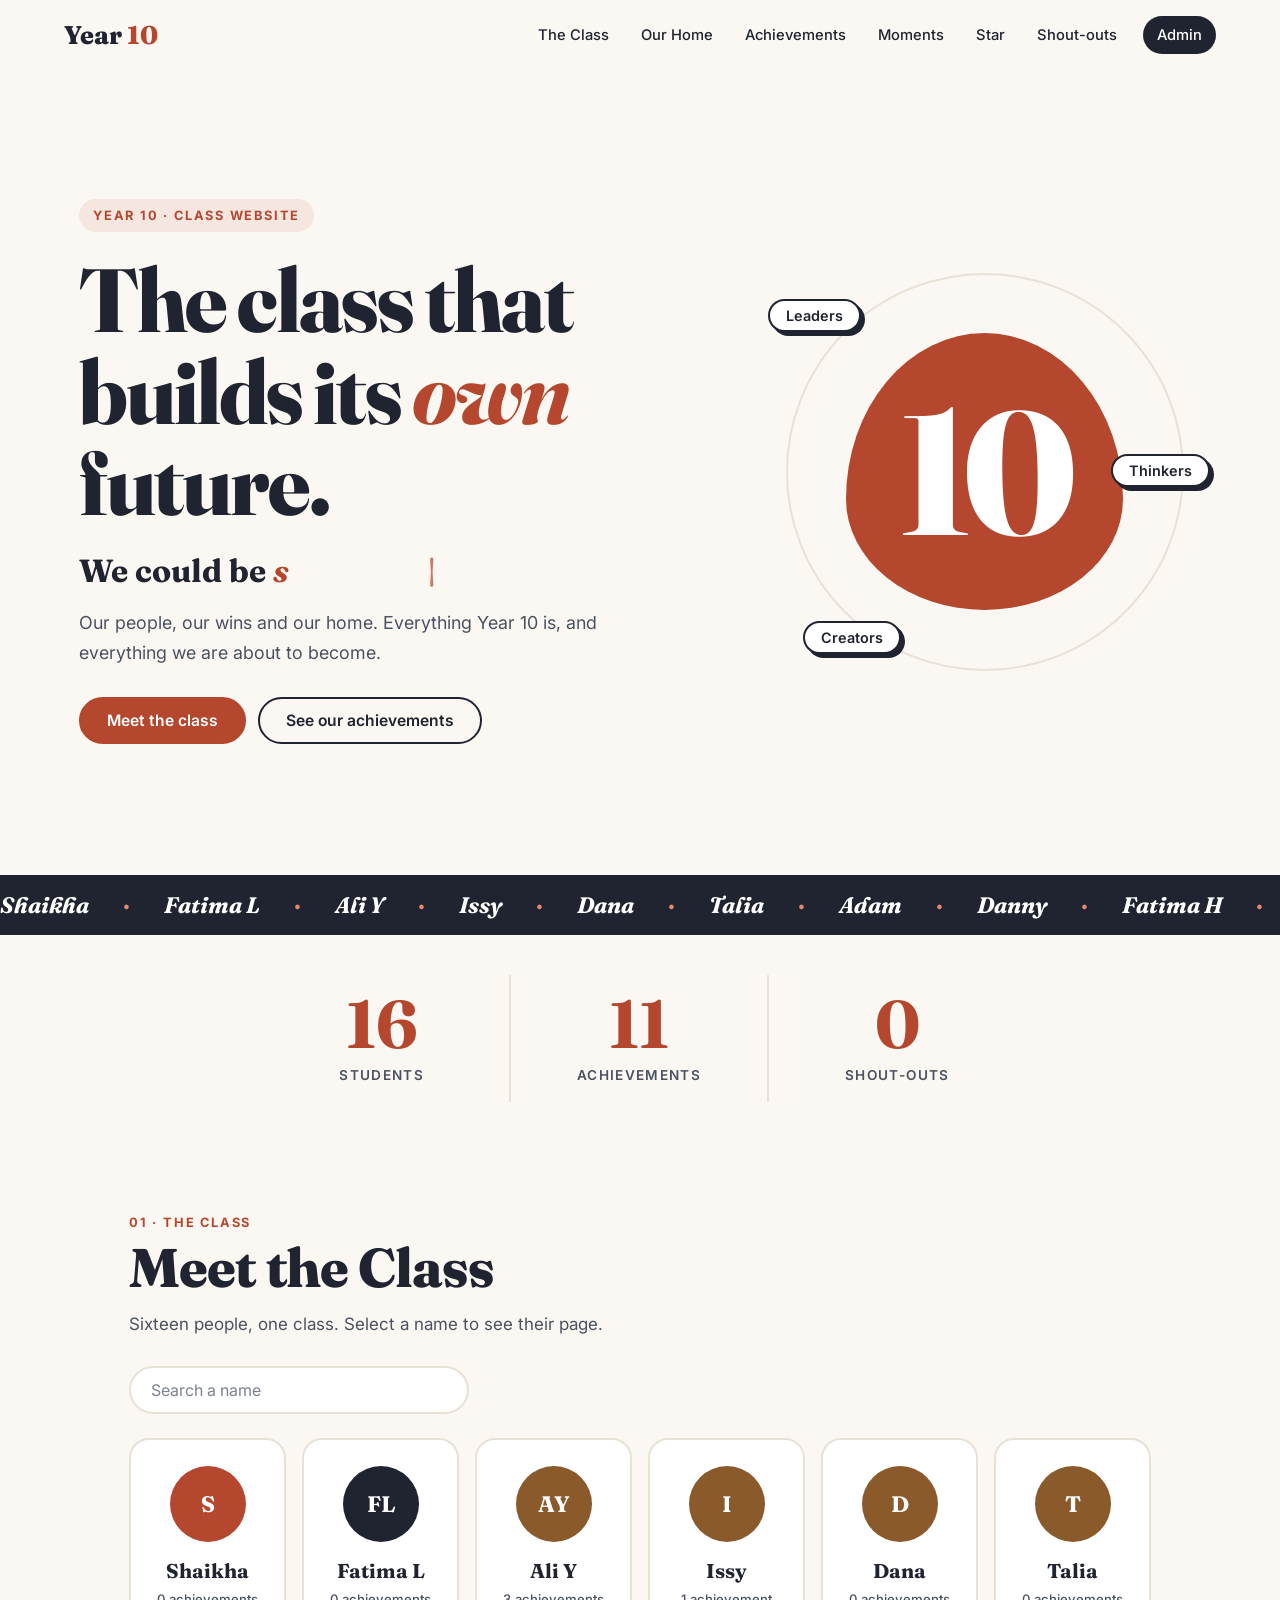
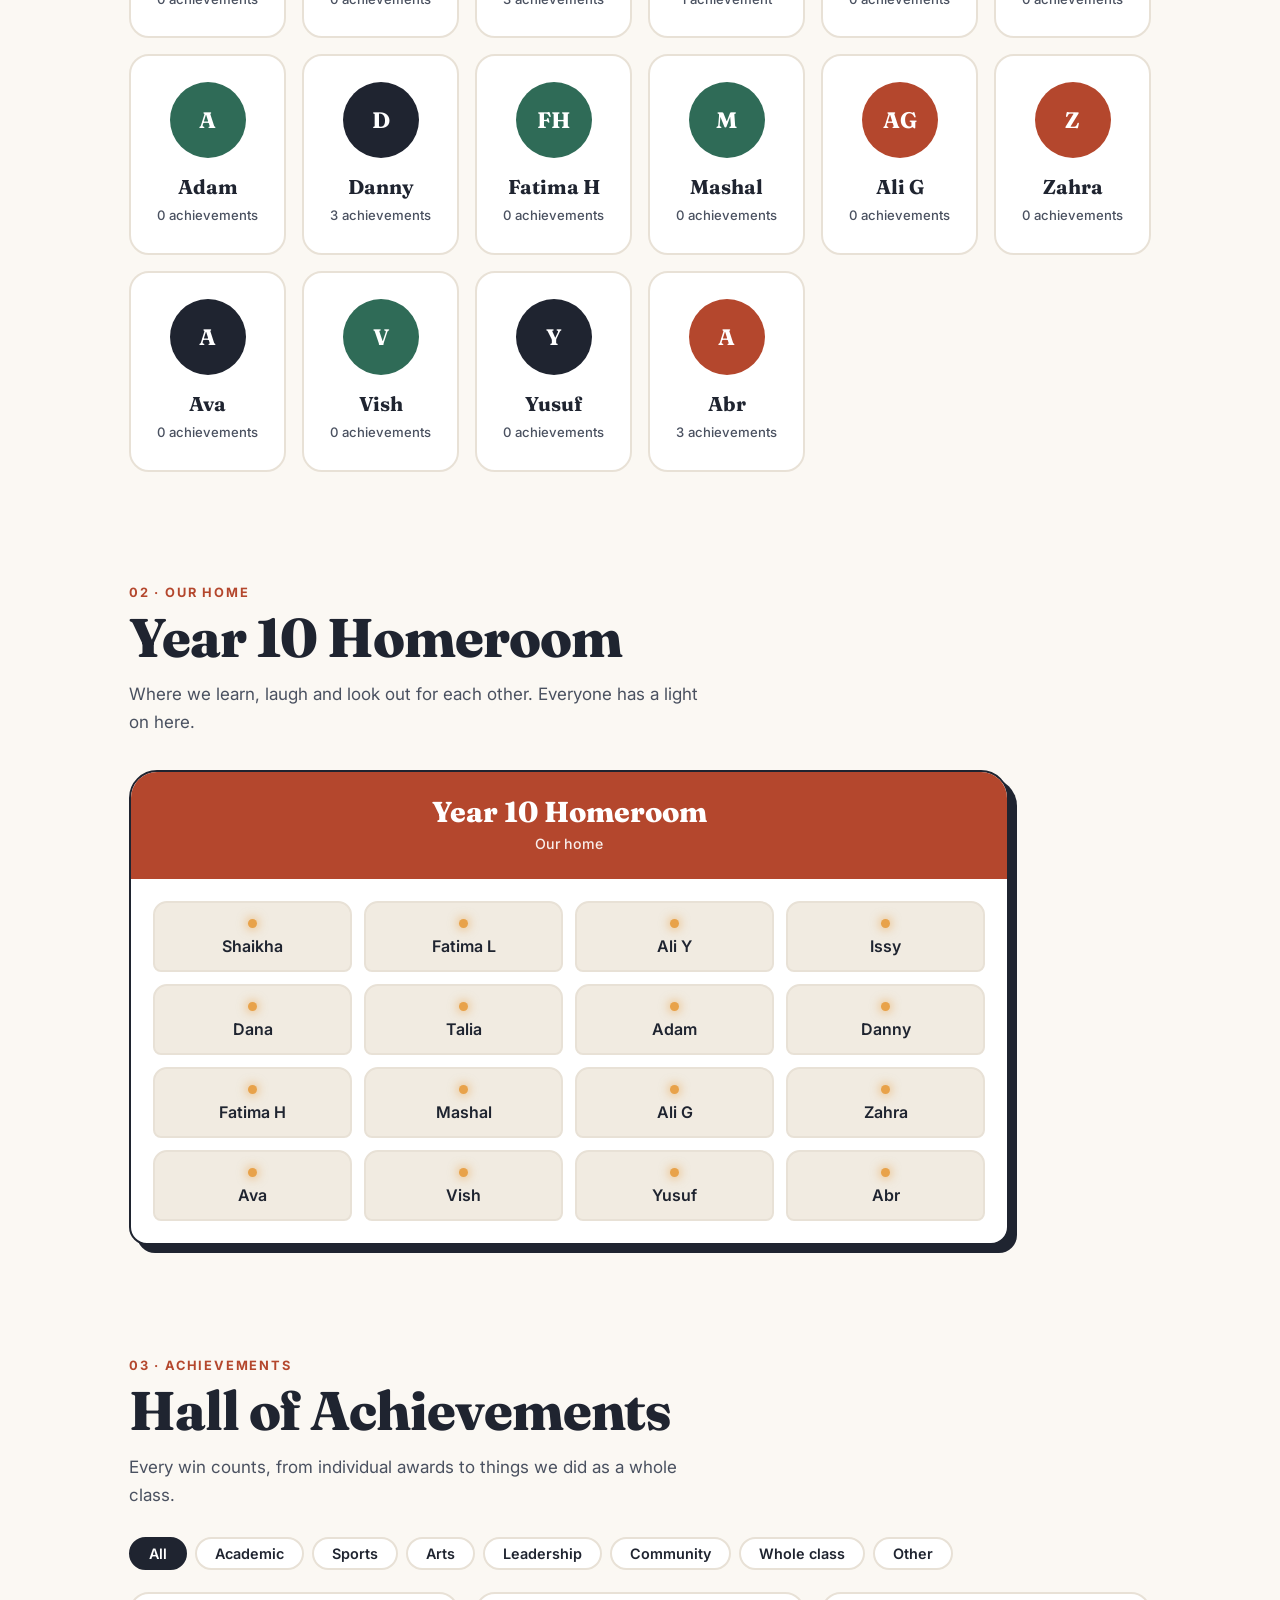
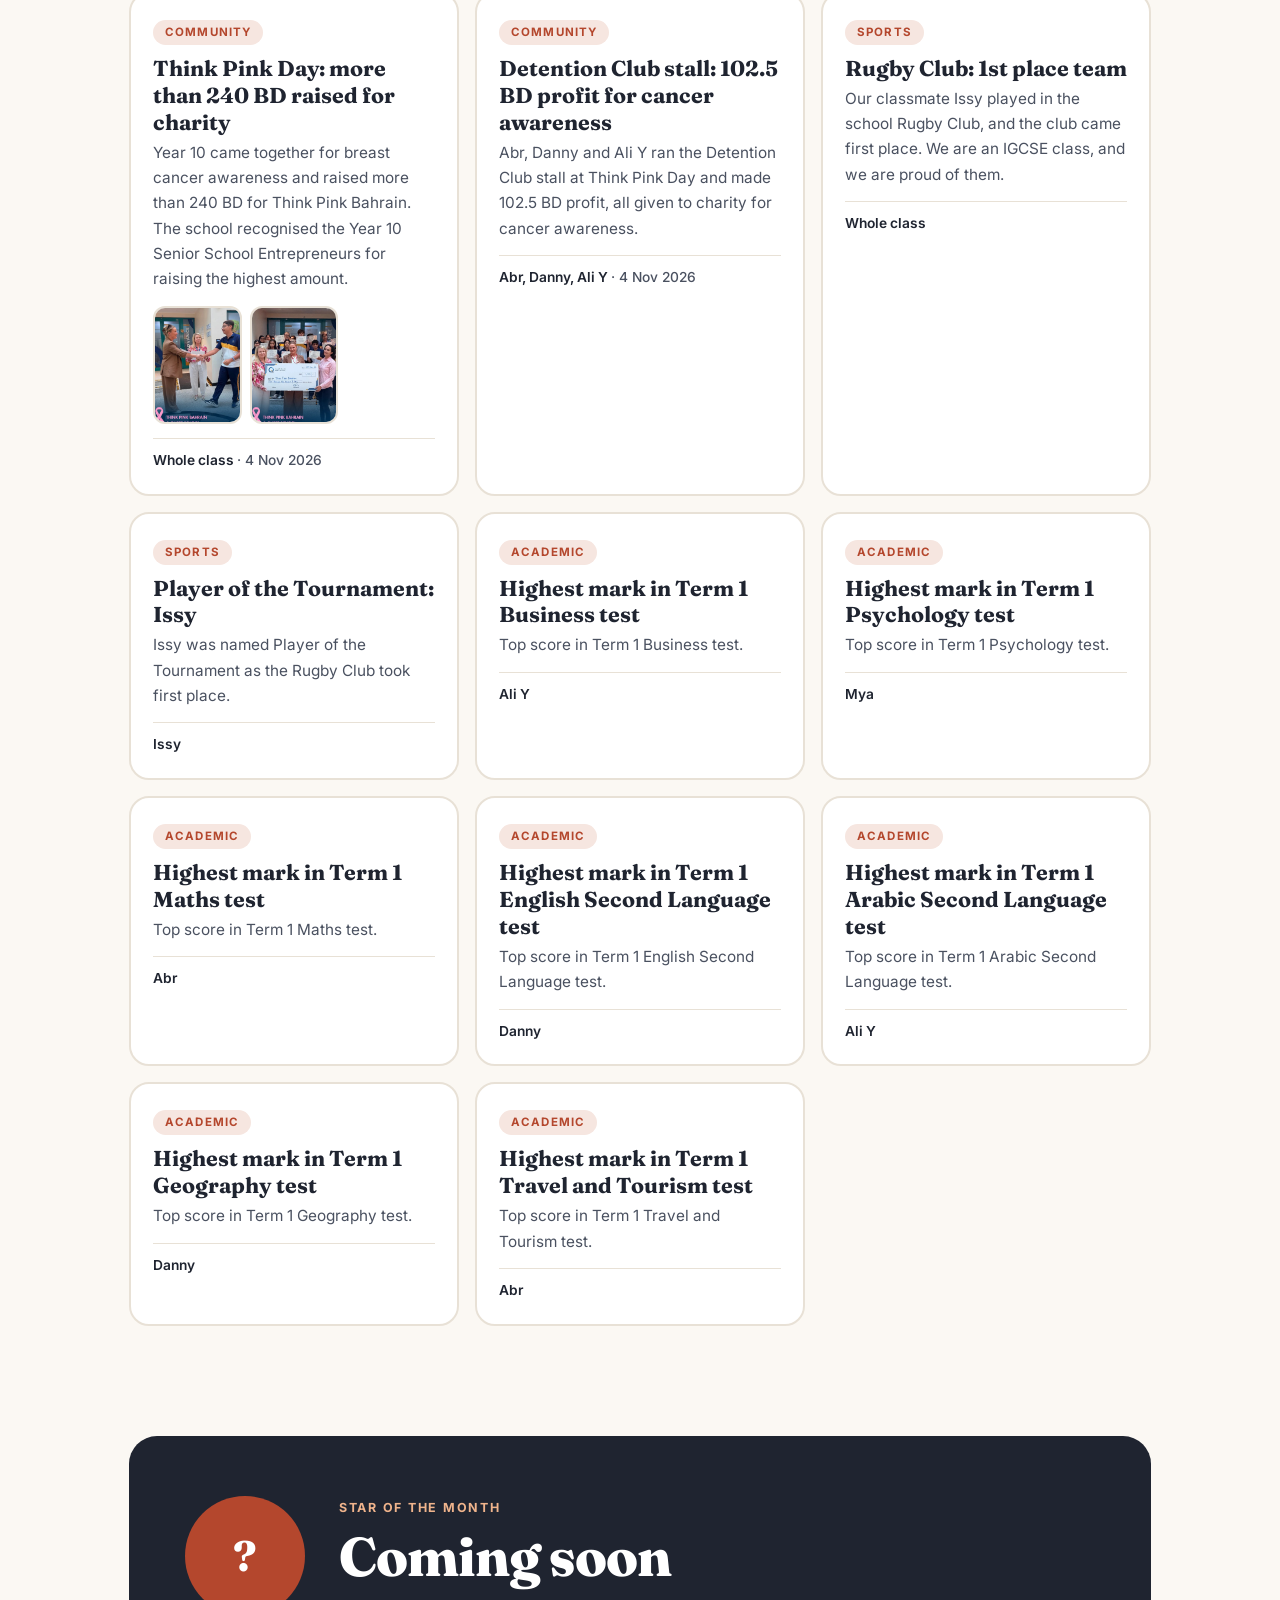
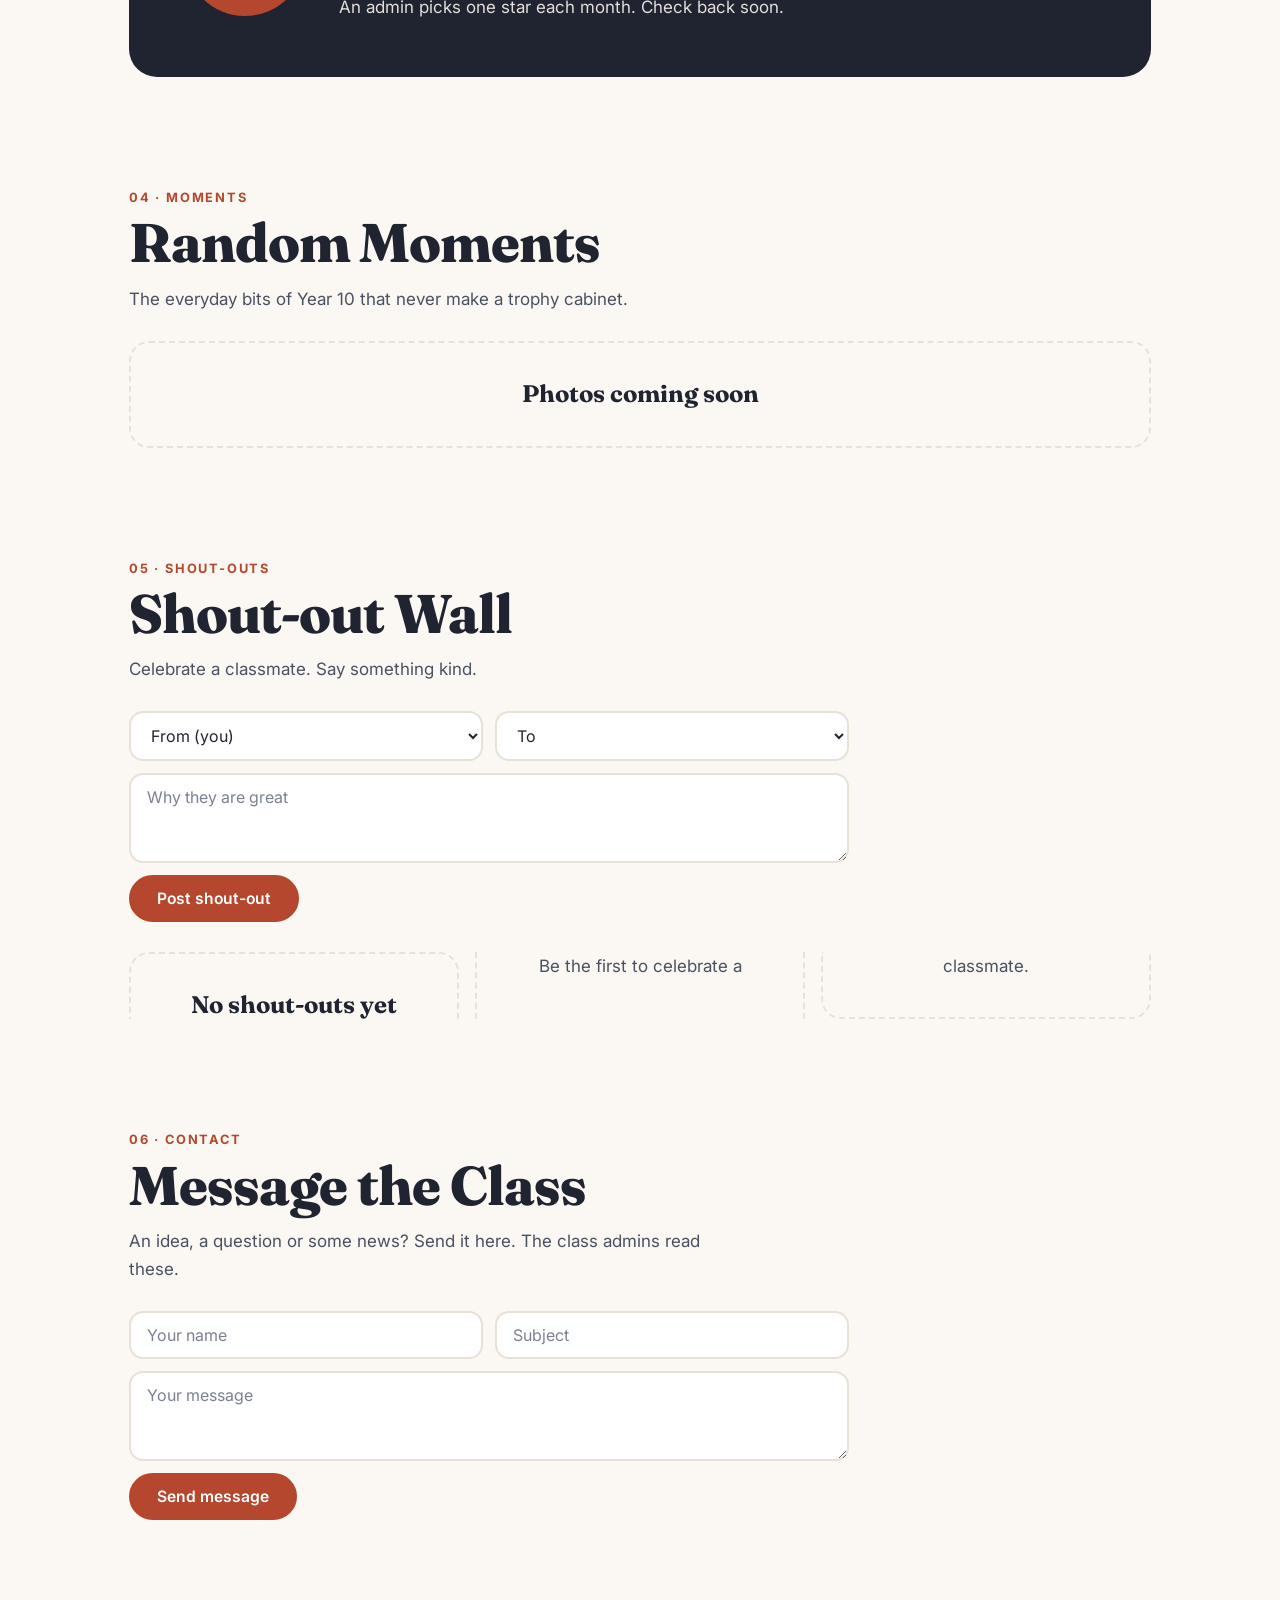
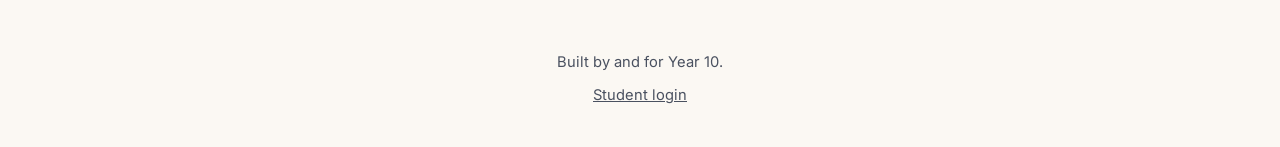
==== commit 5d5782de: "Remove Think Pink handshake photo 2 and T1 rugby photo Co-Authored-By: Claude Sonnet 5.5 <noreply@an" ====
--- a/index.html
+++ b/index.html
@@ -9,7 +9,7 @@
 <link rel="preconnect" href="https://fonts.googleapis.com">
 <link rel="preconnect" href="https://fonts.gstatic.com" crossorigin>
 <link href="https://fonts.googleapis.com/css2?family=Fraunces:ital,opsz,wght@0,9..144,600;0,9..144,700;0,9..144,800;1,9..144,600&family=Inter:wght@400;500;600;700&display=swap" rel="stylesheet">
-<link rel="stylesheet" href="style.css?v=202611180025">
+<link rel="stylesheet" href="style.css?v=202611180921">
 </head>
 <body>
 
@@ -128,7 +128,7 @@
 
 <dialog id="modal"><div id="modalBody"></div><button class="close" id="closeModal" aria-label="Close">×</button></dialog>
 
-<script src="seed.js?v=202611180025"></script>
-<script src="app.js?v=202611180025"></script>
+<script src="seed.js?v=202611180921"></script>
+<script src="app.js?v=202611180921"></script>
 </body>
 </html>
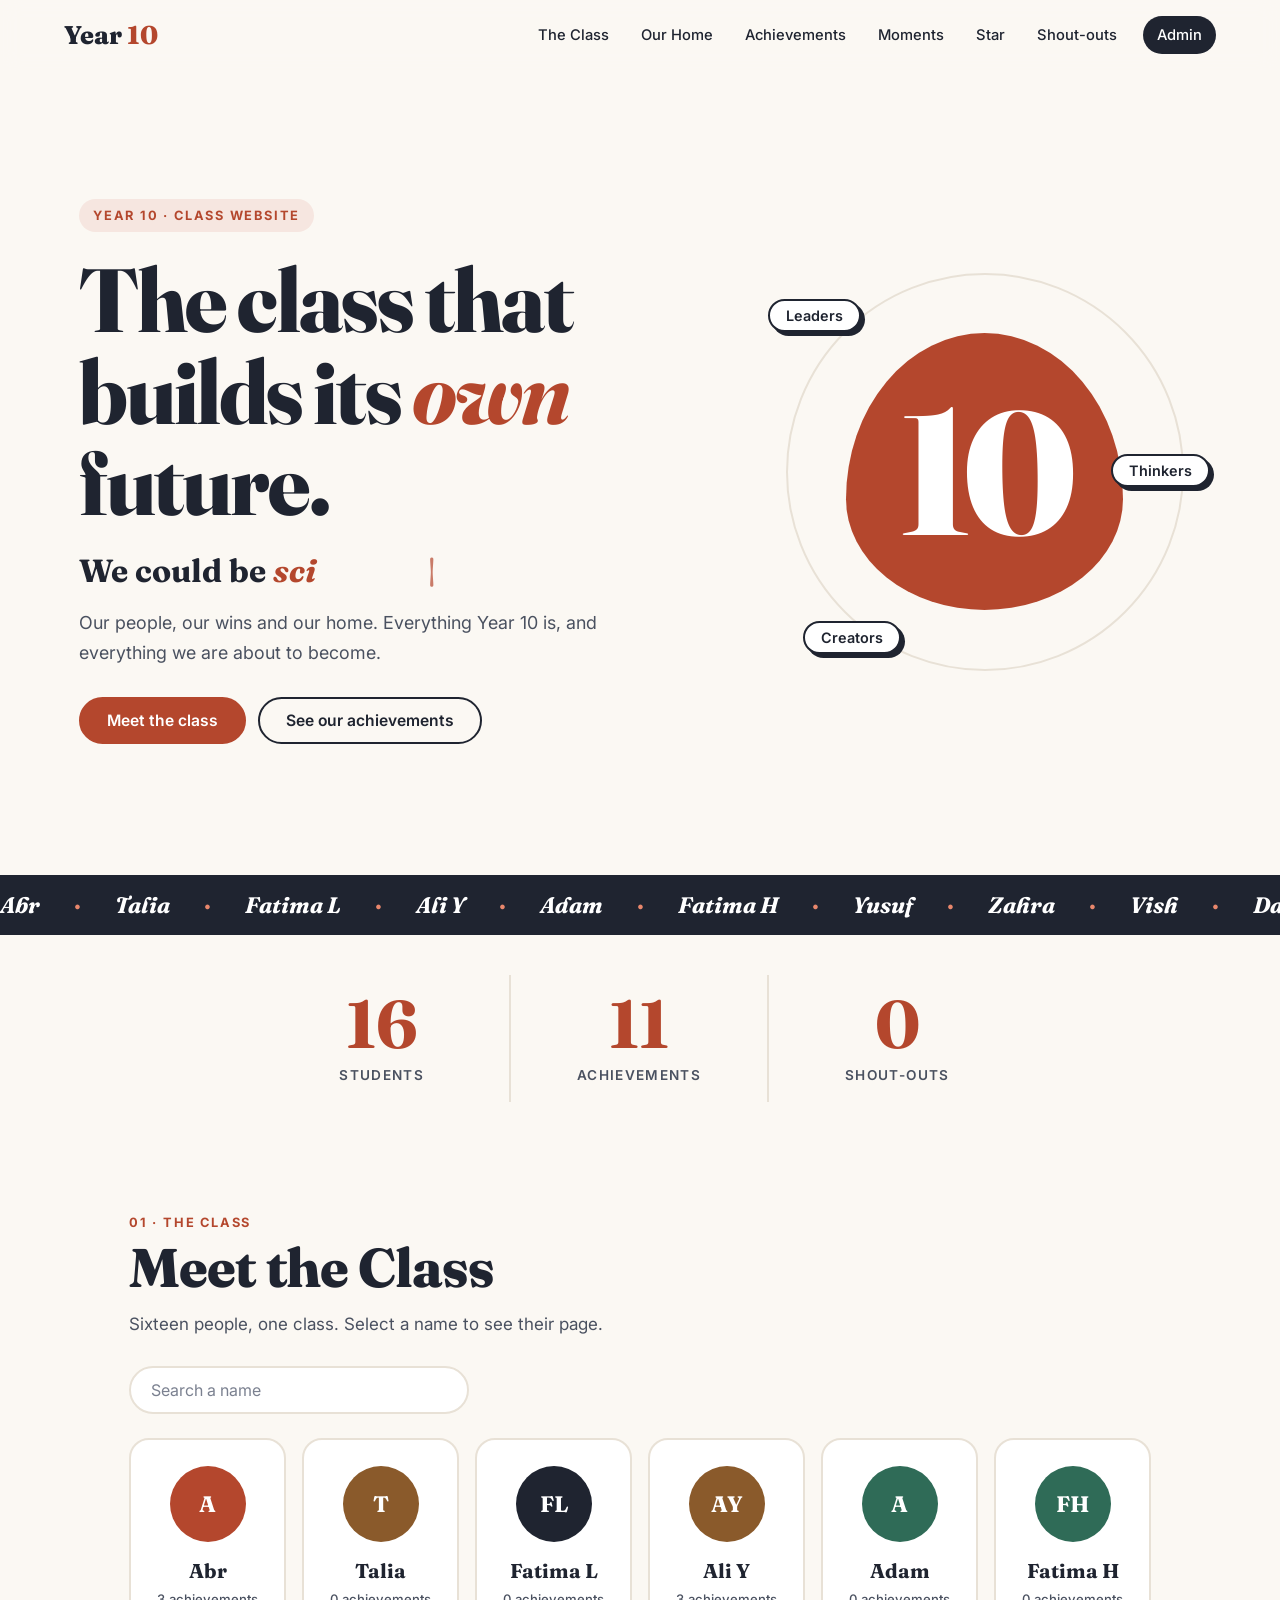
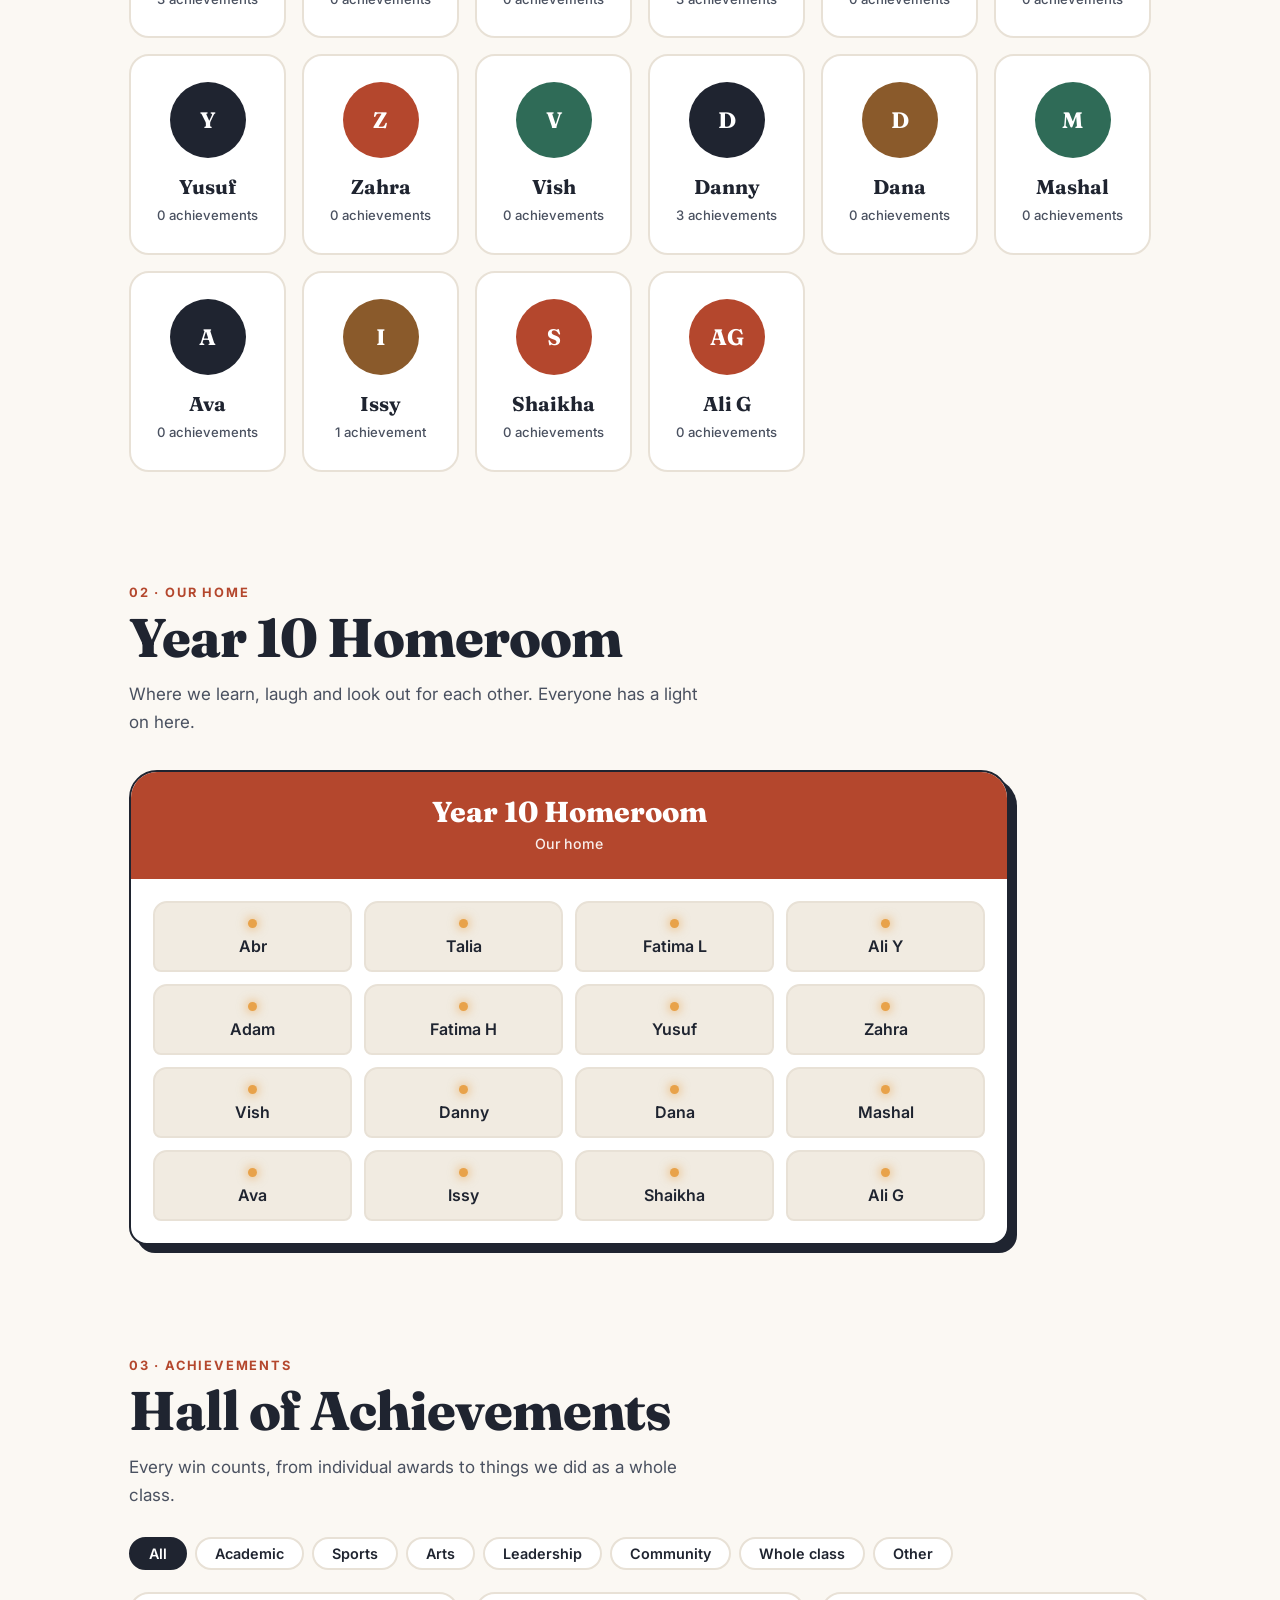
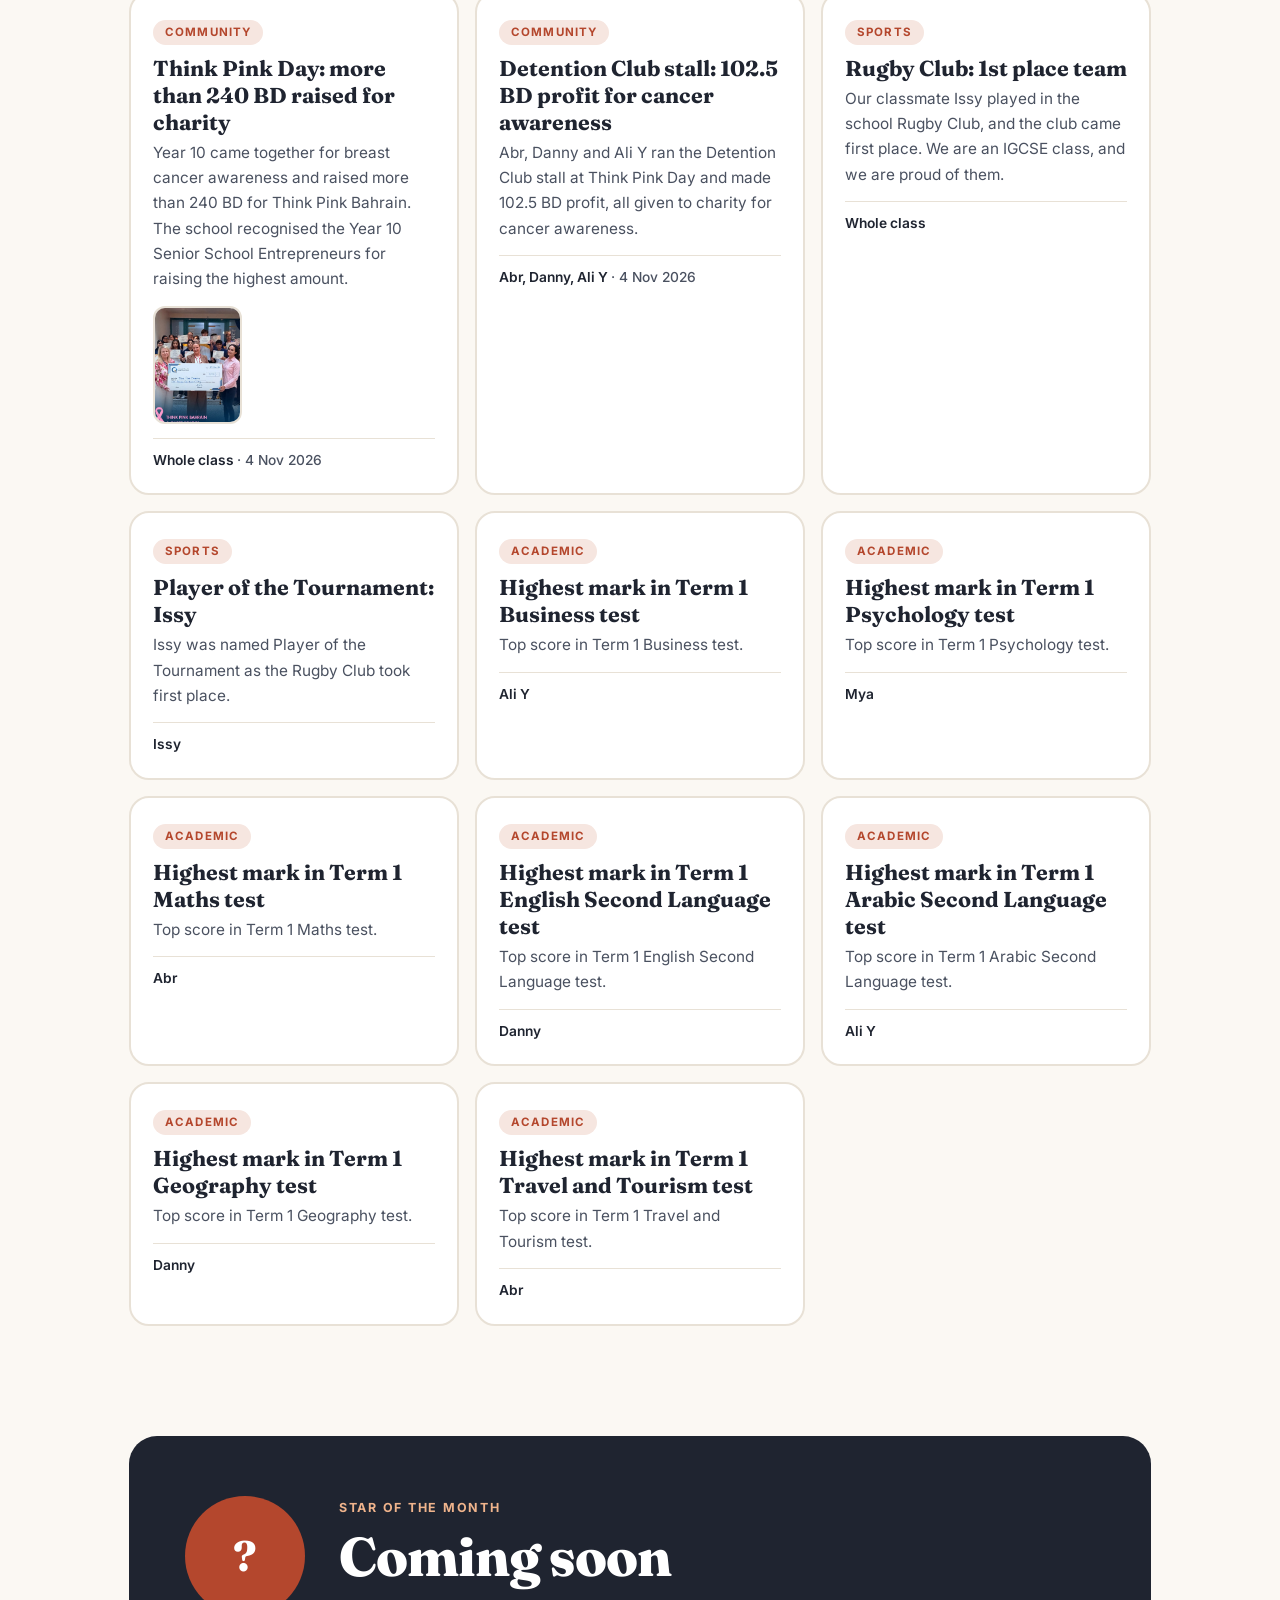
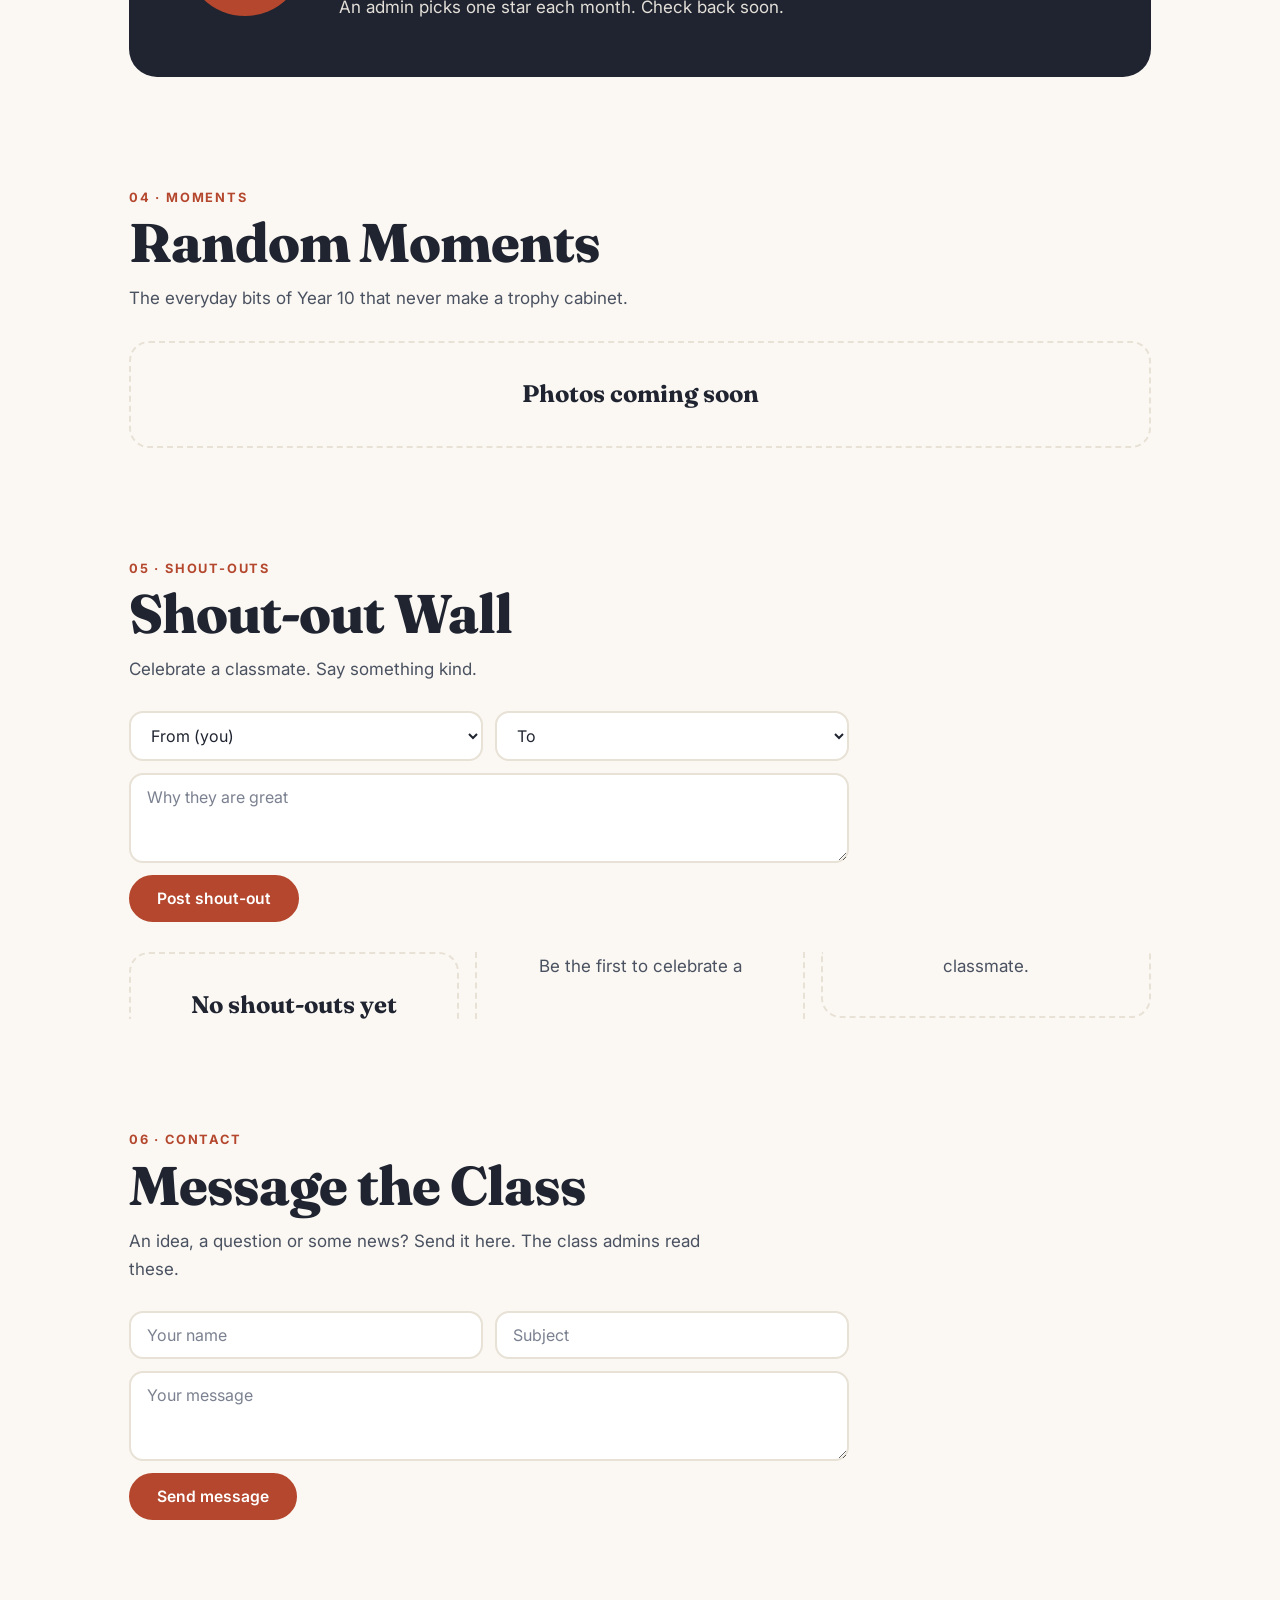
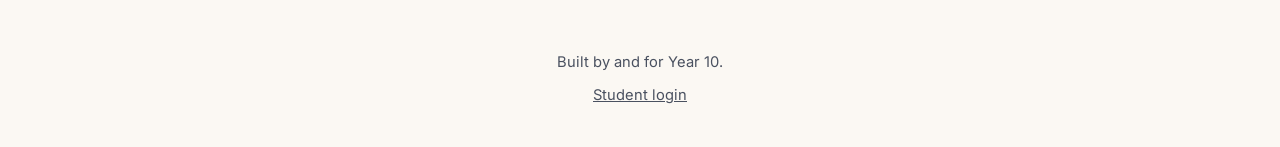
==== commit 17f36a45: "Remove Think Pink photo 1 Co-Authored-By: Claude Sonnet 5.5 <noreply@anthropic.com>" ====
--- a/index.html
+++ b/index.html
@@ -9,7 +9,7 @@
 <link rel="preconnect" href="https://fonts.googleapis.com">
 <link rel="preconnect" href="https://fonts.gstatic.com" crossorigin>
 <link href="https://fonts.googleapis.com/css2?family=Fraunces:ital,opsz,wght@0,9..144,600;0,9..144,700;0,9..144,800;1,9..144,600&family=Inter:wght@400;500;600;700&display=swap" rel="stylesheet">
-<link rel="stylesheet" href="style.css?v=202611180921">
+<link rel="stylesheet" href="style.css?v=202611180925">
 </head>
 <body>
 
@@ -128,7 +128,7 @@
 
 <dialog id="modal"><div id="modalBody"></div><button class="close" id="closeModal" aria-label="Close">×</button></dialog>
 
-<script src="seed.js?v=202611180921"></script>
-<script src="app.js?v=202611180921"></script>
+<script src="seed.js?v=202611180925"></script>
+<script src="app.js?v=202611180925"></script>
 </body>
 </html>
